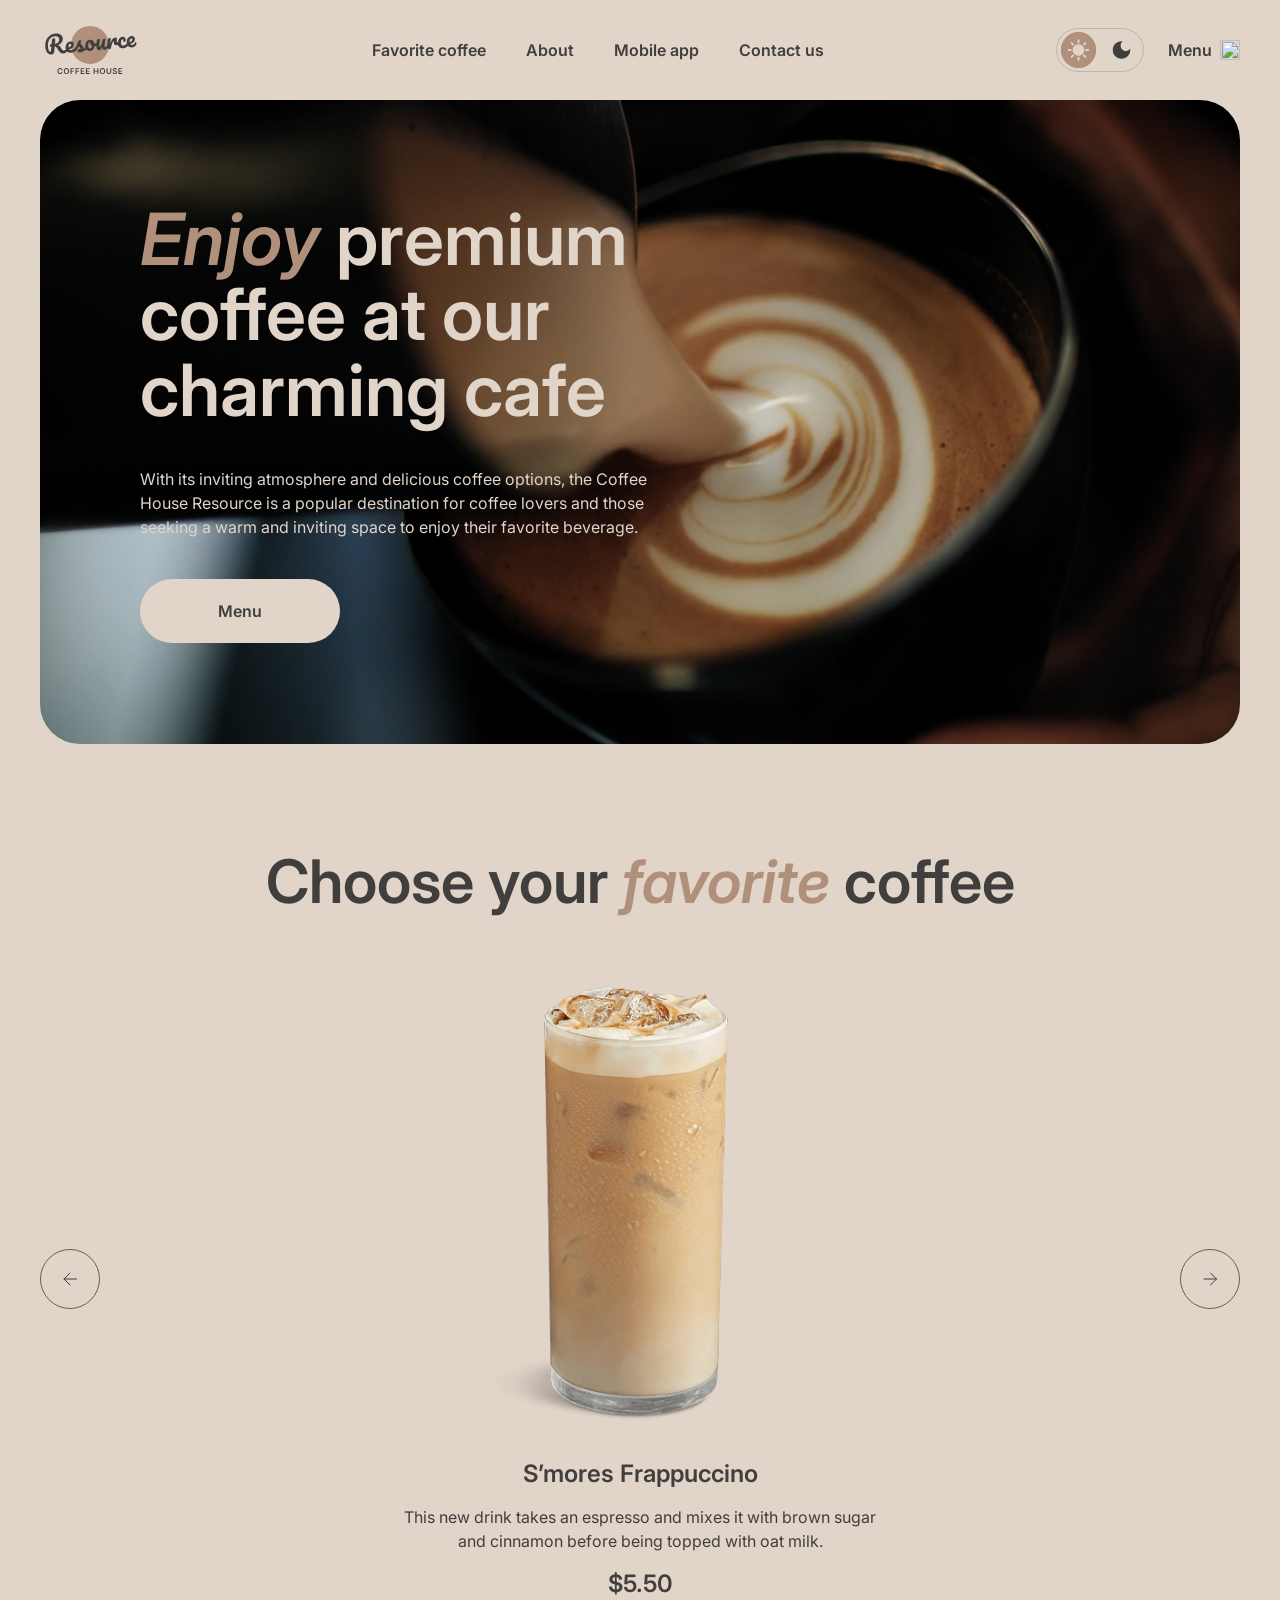
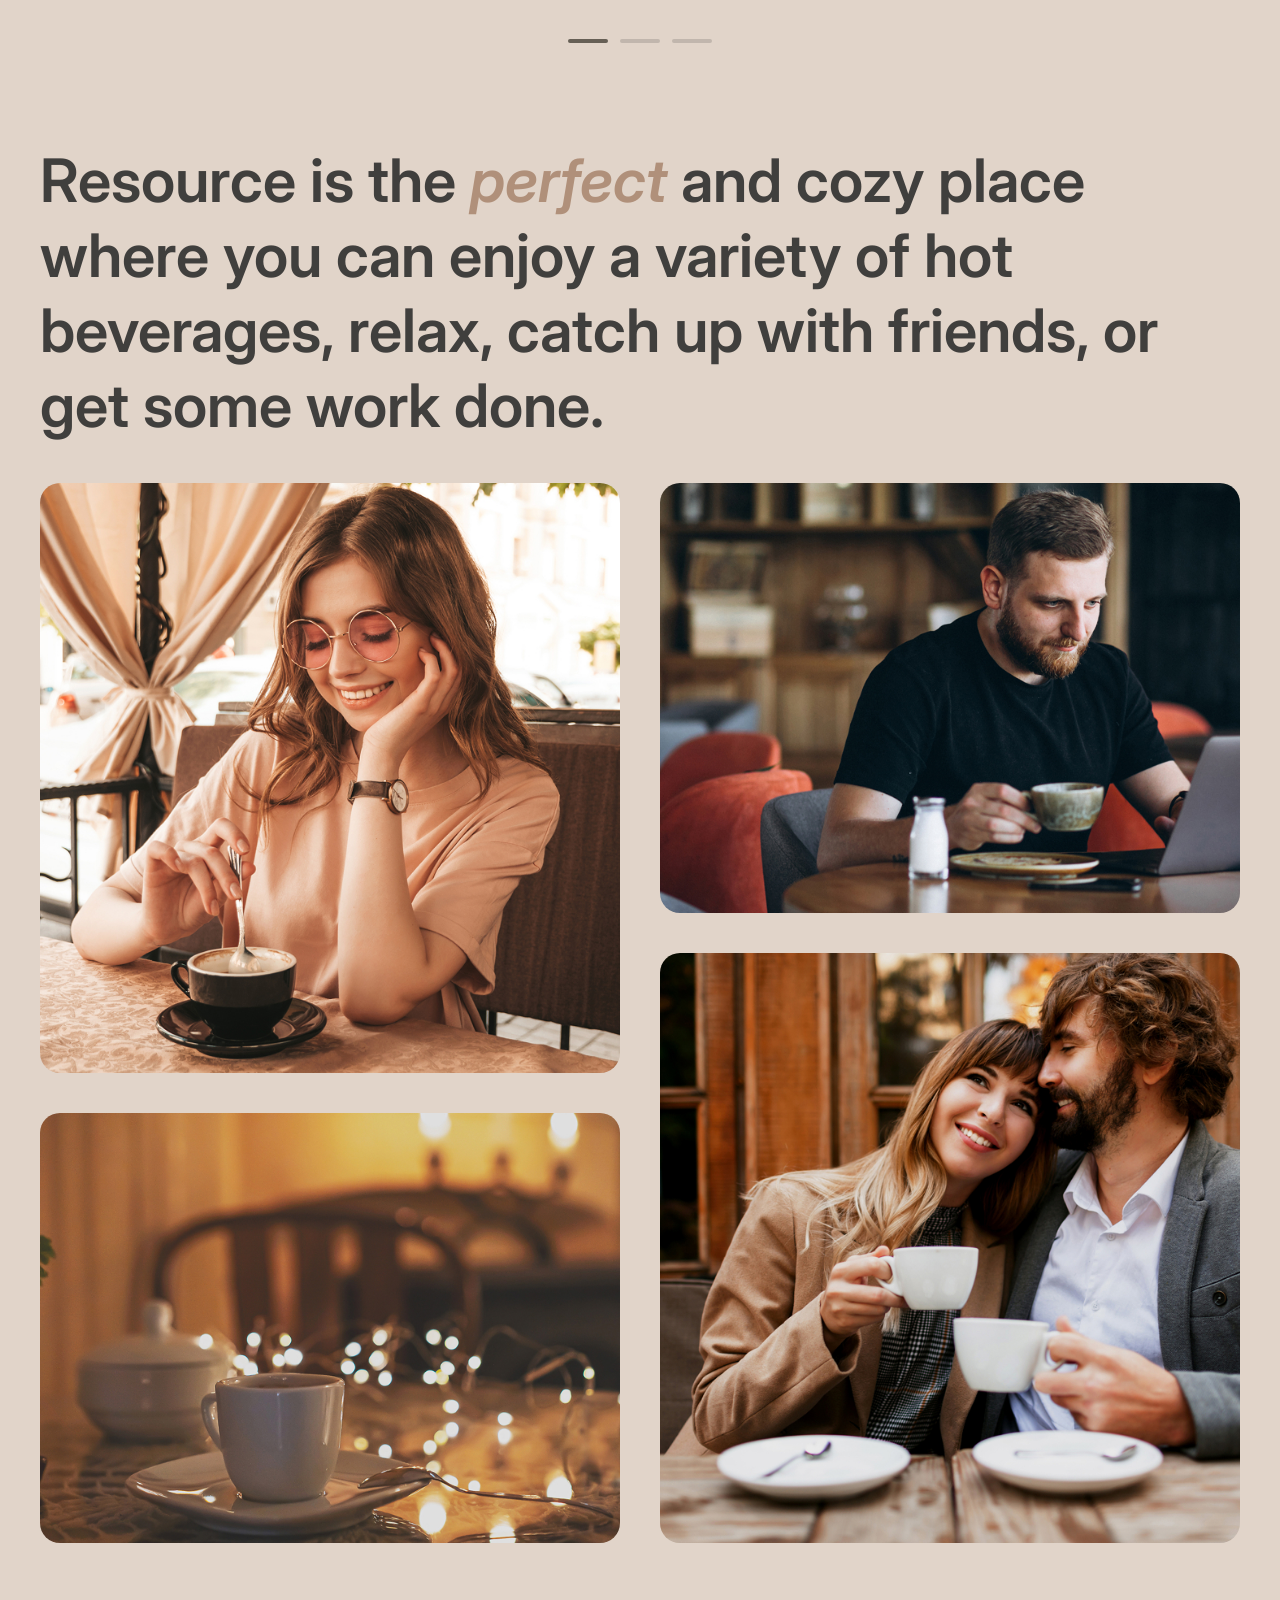
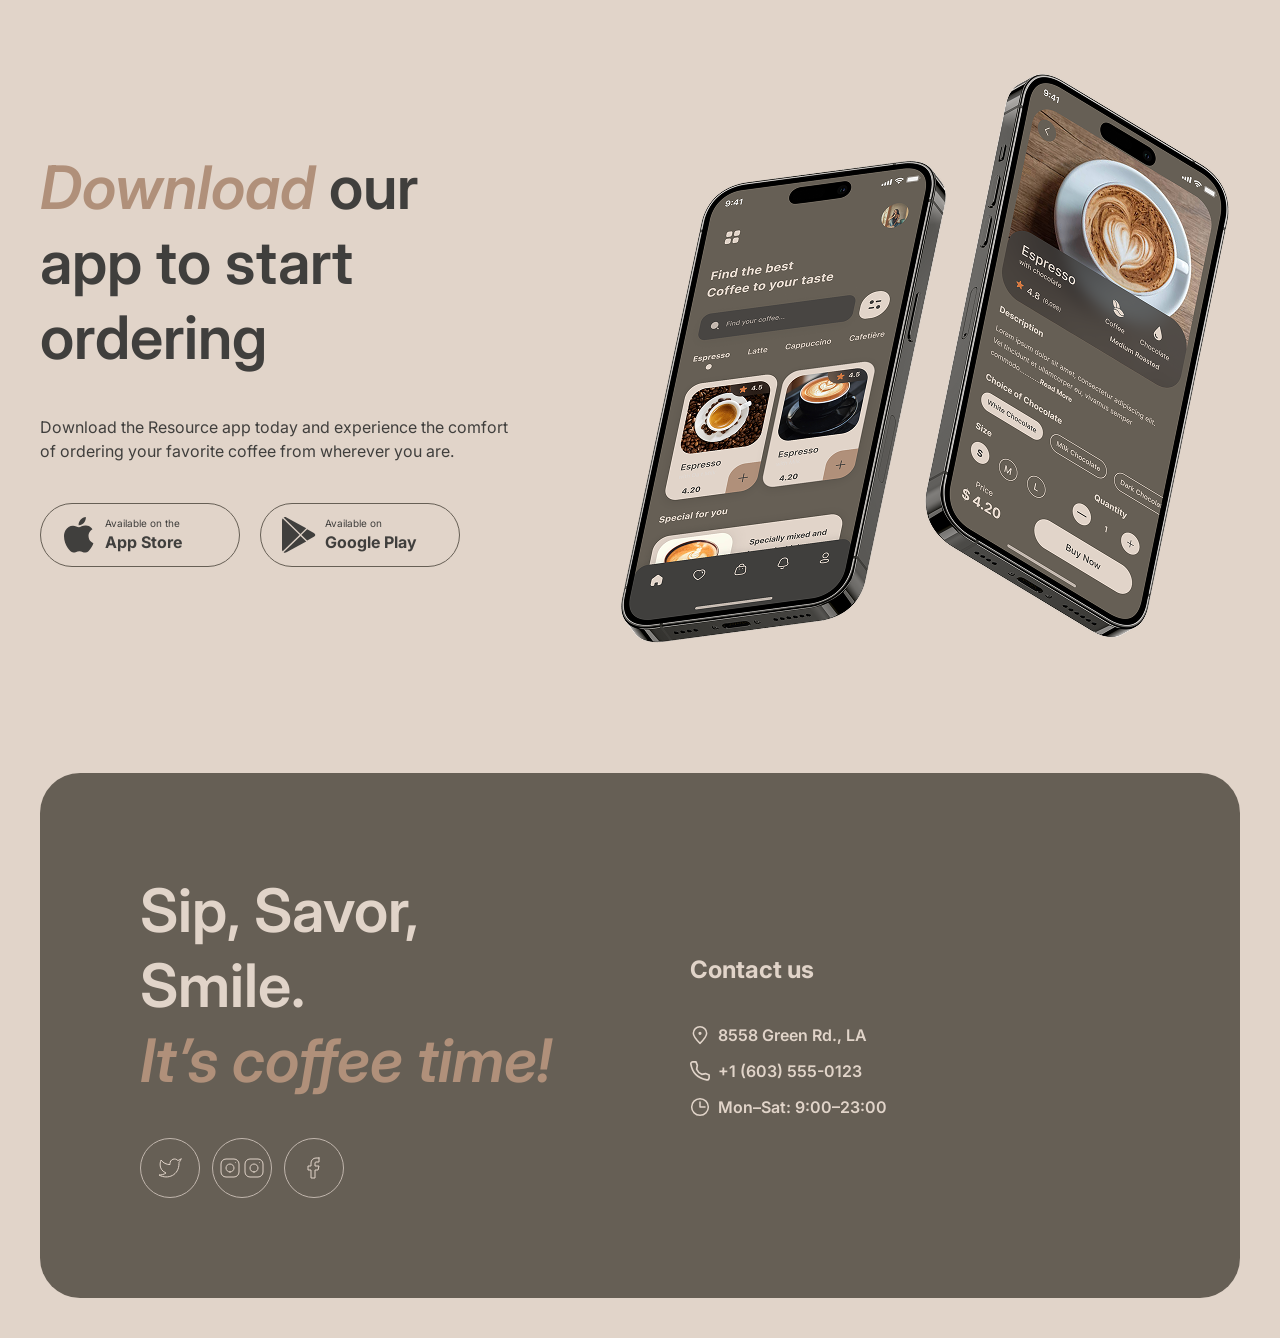
==== index.html @ d272be4e "fix: fix the theme switch on hover" ====
<!DOCTYPE html>
<html lang="en">
<head>
  <meta charset="UTF-8">
  <meta name="viewport" content="width=device-width, initial-scale=1.0">

  <title>Coffee House</title>

  <link rel="preconnect" href="https://fonts.googleapis.com">
  <link rel="preconnect" href="https://fonts.gstatic.com" crossorigin>

  <link
    href="https://fonts.googleapis.com/css2?family=Inter:ital,wght@0,400;0,600;1,600&display=swap"
    rel="stylesheet"
  >


  <link rel="stylesheet" href="assets/css/style.css">
</head>

<body>

  <!-- --- HEADER --- -->

  <header class="header">
    <div class="container header__container">

<a href="./" class="logo" aria-label="Coffee House home">
  <img class="logo__light"
    src="assets/icons/logo_light.svg"
    alt="Resource Coffee House"
  >

  <img class="logo__dark"
    src="assets/icons/logo_dark.svg"
    alt=""
  >
</a>

      <nav class="nav">
        <ul class="nav__list">
          <li>
            <a href="#favorite-coffee">Favorite coffee</a>
          </li>

          <li>
            <a href="#about">About</a>
          </li>

          <li>
            <a href="#mobile-app">Mobile app</a>
          </li>

          <li>
            <a href="#contacts">Contact us</a>
          </li>
        </ul>
      </nav>

      <div class="header__actions">

        <!-- Theme switch -->
  <button
  class="theme-switch"
  type="button"
  aria-label="Switch color theme"
>
  <span class="theme-switch__option theme-switch__option--light">
    <img
      class="theme-switch__sun-light"
      src="assets/icons/sun.svg"
      alt=""
    >

      <img
      class="theme-switch__sun-dark-hover"
      src="assets/icons/sun-dark-hover.svg"
      alt=""
    >

    <img
      class="theme-switch__sun-dark"
      src="assets/icons/sun-dark.svg"
      alt=""
    >
  </span>

  <span class="theme-switch__option theme-switch__option--dark">
    <img
      class="theme-switch__moon-light"
      src="assets/icons/moon.svg"
      alt=""
    >

    <img
      class="theme-switch__moon-hover"
      src="assets/icons/moon-dark-hoover.svg"
      alt=""
    >

    <img
      class="theme-switch__moon-dark"
      src="assets/icons/moon-dark.svg"
      alt=""
    >
  </span>
</button>

        <!-- Link to Menu page -->
        <a href="menu/" class="menu-link">
          <span>Menu</span>

          <img class="theme-icon--light"
            src="assets/icons/menu-coffee-cup.svg"
            alt=""
          >
          <img class="theme-icon--dark"
            src="assets/icons/menu-coffee-cup-dark.svg"
            alt=""
          >
        </a>


        <!-- Tablet/mobile burger -->
        <button
          class="burger"
          type="button"
          aria-label="Open navigation menu"
        >
          <img class="burger__open theme-icon--light"
            src="assets/icons/burger-menu.svg"
            alt=""
          >
          <img class="burger__open theme-icon--dark"
            src="assets/icons/burger-menu-dark.svg"
            alt=""
          >

            <img class="burger__close theme-icon--light"
    src="assets/icons/close-burger.svg"
    alt=""
  >
  <img class="burger__close theme-icon--dark"
            src="assets/icons/close-burger-dark.svg"
            alt=""
          >
        </button>

      </div>

    </div>

      <!-- Mobile menu -->

            <div class="mobile-menu">

  <nav class="mobile-menu__nav">
    <a href="#favorite-coffee">Favorite coffee</a>
    <a href="#about">About</a>
    <a href="#mobile-app">Mobile app</a>
    <a href="#contacts">Contact us</a>
  </nav>

  <a href="menu/" class="mobile-menu__menu-link">
    <span>Menu</span>

    <img class="theme-icon--light"
      src="assets/icons/menu-coffee-cup.svg"
      alt=""
    >

      <img class="theme-icon--dark"
      src="assets/icons/menu-coffee-cup-dark.svg"
      alt=""
    >
  </a>

</div>
  </header>


  <main>

    <section class="hero">

      <div class="container hero__container">

        <div class="hero__content">

          <h1 class="hero__title">
            <em>Enjoy</em> premium coffee at our charming cafe
          </h1>

          <p class="hero__description">
            With its inviting atmosphere and delicious coffee options,
            the Coffee House Resource is a popular destination for coffee
            lovers and those seeking a warm and inviting space to enjoy
            their favorite beverage.
          </p>

          <a href="menu/" class="hero__button">
            Menu
            <img class="hero__button-icon theme-icon--light" src="assets/icons/menu-coffee-cup.svg" alt="">
            <img class="hero__button-icon theme-icon--dark" src="assets/icons/menu-coffee-cup-dark.svg" alt="">
          </a>

        </div>

      </div>

    </section>


    <!-- FAVORITE COFFEE -->

    <section
      class="favorite-coffee"
      id="favorite-coffee"
    >

      <div class="container favorite-coffee__container">

        <h2 class="section-title favorite-coffee__title">
          Choose your <em>favorite</em> coffee
        </h2>

        <div class="slider">

          <button
            class="slider__arrow slider__arrow--left"
            type="button"
            aria-label="Previous coffee"
          >
            <img class="theme-icon--light"
              src="assets/icons/arrow-left.svg"
              alt=""
            >
            <img class="theme-icon--dark"
              src="assets/icons/arrow-left-dark.svg"
              alt=""
            >
          </button>


<div class="slider__viewport">

  <div class="slider__track">

    <article class="slider__slide slider__slide--active">
      <img
        class="slider__image"
        src="assets/images/coffee-slider-1.png"
        alt="S'mores Frappuccino"
      >

      <div class="slider__description">
        <h3 class="slider__name">
          S’mores Frappuccino
        </h3>

        <p class="slider__text">
          This new drink takes an espresso and mixes it
          with brown sugar and cinnamon before being
          topped with oat milk.
        </p>

        <p class="slider__price">$5.50</p>
      </div>
    </article>


    <article class="slider__slide">
      <img
        class="slider__image"
        src="assets/images/coffee-slider-2.png"
        alt="Caramel Macchiato"
      >

      <div class="slider__description">
        <h3 class="slider__name">
          Caramel Macchiato
        </h3>

        <p class="slider__text">
          Fragrant and unique classic espresso with rich
          caramel-peanut syrup, with cream under whipped
          thick foam.
        </p>

        <p class="slider__price">$5.00</p>
      </div>
    </article>


    <article class="slider__slide">
      <img
        class="slider__image"
        src="assets/images/coffee-slider-3.png"
        alt="Ice coffee"
      >

      <div class="slider__description">
        <h3 class="slider__name">
          Ice coffee
        </h3>

        <p class="slider__text">
          A popular summer drink that tones and invigorates.
          Prepared from coffee, milk and ice.
        </p>

        <p class="slider__price">$4.50</p>
      </div>
    </article>

  </div>

</div>


          <button
            class="slider__arrow slider__arrow--right"
            type="button"
            aria-label="Next coffee"
          >
            <img class="theme-icon--light"
              src="assets/icons/arrow-right.svg"
              alt=""
            >
            <img class="theme-icon--dark"
              src="assets/icons/arrow-right-dark.svg"
              alt=""
            >
          </button>

        </div>


        <div class="slider__controls">
          <span class="slider__control slider__control--active"></span> 
          <span class="slider__control"></span>
          <span class="slider__control"></span>
        </div>

      </div>

    </section>


    <!-- ABOUT -->

    <section
      class="about"
      id="about"
    >

      <div class="container">

        <h2 class="section-title about__title">
          Resource is the <em>perfect</em> and cozy place where you can
          enjoy a variety of hot beverages, relax, catch up with friends,
          or get some work done.
        </h2>


        <div class="about__images">

          <div class="about__column">

            <div class="about__image about__image--large">
              <img
                src="assets/images/about-1.jpg"
                alt="Woman enjoying coffee"
              >
            </div>

            <div class="about__image about__image--small">
              <img
                src="assets/images/about-2.jpg"
                alt="Coffee preparation"
              >
            </div>

          </div>


          <div class="about__column">

            <div class="about__image about__image--small">
              <img
                src="assets/images/about-3.jpg"
                alt="Coffee on a table"
              >
            </div>

            <div class="about__image about__image--large">
              <img
                src="assets/images/about-4.jpg"
                alt="People enjoying coffee"
              >
            </div>

          </div>

        </div>

      </div>

    </section>


    <!-- MOBILE APP -->

    <section
      class="mobile-app"
      id="mobile-app"
    >

      <div class="container mobile-app__container">

        <div class="mobile-app__offer">

          <h2 class="section-title mobile-app__title">
            <em>Download</em> our app to start ordering
          </h2>

          <p class="mobile-app__description">
            Download the Resource app today and experience
            the comfort of ordering your favorite coffee
            from wherever you are.
          </p>


          <div class="mobile-app__buttons">

            <a
              class="store-button"
              href="#"
            >
              <img class="store-button__icon theme-icon--light"
                src="assets/icons/apple.svg"
                alt=""
              >
              <img
                class="store-button__icon theme-icon--dark"
                src="assets/icons/apple-dark.svg"
                alt=""
              >

              <span class="store-button__text">
                <small>Available on the</small>
                <strong>App Store</strong>
              </span>
            </a>


            <a
              class="store-button"
              href="#"
            >
              <img class="store-button__icon theme-icon--light"
                src="assets/icons/play.svg"
                alt=""
              >

              <img class="store-button__icon theme-icon--dark"
                src="assets/icons/play-dark.svg"
                alt=""
              >

              <span class="store-button__text">
                <small>Available on</small>
                <strong>Google Play</strong>
              </span>
            </a>

          </div>

        </div>


        <img
          class="mobile-app__image"
          src="assets/images/mobile-screens.png"
          alt="Resource Coffee House mobile application"
        >

      </div>

    </section>

  </main>


  <!-- --- FOOTER --- -->

  <footer
    class="contacts"
    id="contacts"
  >

    <div class="container contacts__container">


      <div class="contacts__offer">

        <h2 class="contacts__title">
          Sip, Savor, Smile.<br>
          <em>It’s coffee time!</em>
        </h2>


        <div class="socials">

          <a
            class="socials__link"
            href="https://www.twitter.com/"
            aria-label="Twitter"
          >
          <img class="socials__icon socials__icon--twitter"
              src="assets/icons/twitter.svg"
              alt=""
            >
          </a>

          <a
            class="socials__link"
            href="https://www.instagram.com/"
            aria-label="Instagram"
          >
            <span class="socials__icon socials__icon--instagram" aria-hidden="true"></span>
                        <img
              src="assets/icons/instagram.svg"
              alt=""
            >
          </a>

          <a
            class="socials__link"
            href="https://www.facebook.com/"
            aria-label="Facebook"
          >
            <span class="socials__icon socials__icon--facebook" aria-hidden="true"></span>
          </a>

        </div>

      </div>


      <div class="contacts__info">

        <h2 class="contacts__info-title">
          Contact us
        </h2>


        <address class="contacts__list">

          <div class="contacts__info-item">

            <img
              src="assets/icons/pin-alt.svg"
              alt=""
            >

            <a
              href="https://maps.app.goo.gl/4Jnjat4spwsheNHHA"
              target="_blank"
              rel="noopener noreferrer">
              8558 Green Rd., LA
            </a>

          </div>


          <div class="contacts__info-item">

            <img
              src="assets/icons/phone.svg"
              alt=""
            >

            <a href="tel:+16035550123">
              +1 (603) 555-0123
            </a>

          </div>


          <div class="contacts__info-item">

            <img
              src="assets/icons/clock.svg"
              alt=""
            >

            <span>
              Mon–Sat: 9:00–23:00
            </span>

          </div>

        </address>

      </div>

    </div>

  </footer>

<script src="assets/js/theme.js"></script>
<script src="assets/js/main.js"></script>

</body>
</html>
---- assets/css/style.css ----
:root {
  --background: #e1d4c9;

  --text-dark: #403f3d;
  --text-light: #e1d4c9;

  --accent: #b0907a;

  --border-light: #c1b6ad;
  --background-container: #665f55;

  --slider-control-active: #665f55;
  --slider-control-inactive: #c1b6ad;

  --interactive-border: #665f55;
  --interactive-hover-bg: #665f55;
  --interactive-hover-text: #e1d4c9;

  --theme-switch-border: #c1b6ad;
  --theme-switch-border-hover: #665f55;

  --container-width: 1360px;

  --border-radius-large: 40px;
  --border-radius-medium: 20px;
  --border-radius-round: 100px;
}

body.dark {
  --background: #292826;

  --text-dark: #e1d4c9;
  --text-light: #e1d4c9;

  --border-light: #665f55;
  --background-container: #403f3d;

  --slider-control-active: #c1b6ad;
  --slider-control-inactive: #665f55;

  --interactive-border: #c1b6ad;
  --interactive-hover-bg: #c1b6ad;
  --interactive-hover-text: #403f3d;

  --theme-switch-border: #665f55;
  --theme-switch-border-hover: #c1b6ad;
}

*,
*::before,
*::after {
  box-sizing: border-box;
}

html {
  scroll-behavior: smooth;
}

body {
  margin: 0;

  font-family: "Inter", Arial, sans-serif;

  background: var(--background);
  color: var(--text-dark);
}

img {
  display: block;
  max-width: 100%;
}

a {
  color: inherit;
  text-decoration: none;
}

button {
  padding: 0;

  font: inherit;
  color: inherit;

  background: none;
  border: none;

  cursor: pointer;
}

ul {
  margin: 0;
  padding: 0;

  list-style: none;
}

h1,
h2,
h3,
p {
  margin: 0;
}

address {
  font-style: normal;
}


/* COMMON */

.container {
  width: 100%;
  max-width: var(--container-width);

  margin: 0 auto;
}

main {
  display: flex;
  flex-direction: column;

  gap: 100px;
}

main > section {
  padding-inline: 40px;
}

em {
  color: var(--accent);
  font-style: italic;
}

.section-title {
  font-size: 60px;
  font-weight: 600;
  line-height: 1.25;
}


/* --- HEADER --- */

.header {
  padding: 20px 0;
}

.header__container {
  width: 100%;
  max-width: 1360px;

  margin: 0 auto;
  padding-inline: 40px;

  min-height: 60px;

  display: flex;
  align-items: center;
  justify-content: space-between;
}

.logo {
  display: block;
  width: 100px;
  height: 60px;
  flex-shrink: 0;
}

.logo__dark {
  display: none;
}

body.dark .logo__light {
  display: none;
}

body.dark .logo__dark {
  display: block;
}


/* Navigation */

.nav {
  flex: 1;
}

.nav__list {
  display: flex;
  align-items: center;
  justify-content: center;

  gap: 40px;
}

.nav a,
.menu-link {
  font-size: 16px;
  font-weight: 600;
  line-height: 1.5;
}


/* Header controls */

.header__actions {
  display: flex;
  align-items: center;

  gap: 24px;
}


/* Theme switch */

.theme-switch {
  width: 88px;
  height: 44px;

  padding: 4px;

  display: flex;
  align-items: center;

  gap: 8px;

  border: 1px solid var(--theme-switch-border);
  border-radius: var(--border-radius-round);
}

.theme-switch__option {
  width: 36px;
  height: 36px;

  display: flex;
  align-items: center;
  justify-content: center;

  border-radius: 50%;
}

.theme-switch__option img {
  width: 100%;
  height: 100%;
}

.theme-switch__option--light {
  background: var(--accent);
}

.theme-switch__option--dark {
  background: transparent;
}

body.dark .theme-switch__option--light {
  background: transparent;
}

body.dark .theme-switch__option--dark {
  background: var(--background-container);
}

.theme-icon--dark {
  display: none;
}

body.dark .theme-icon--light {
  display: none;
}

body.dark .theme-icon--dark {
  display: block;
}


/* Menu */

.menu-link {
  display: flex;
  align-items: center;

  gap: 8px;
}

.menu-link img {
  width: 20px;
  height: 20px;
}


/* Burger */

.burger {
  width: 44px;
  height: 44px;

  display: none;
  align-items: center;
  justify-content: center;

  border: 1px solid var(--text-dark);
  border-radius: 50%;

  flex-shrink: 0;
}

.burger img {
  width: 16px;
  height: 8px;
}

/* Mobile menu hidden by default */

.mobile-menu {
  display: none;
}

/* Burger icons: depends on theme + open/closed state */

/* Hide all burger images first */
body .burger .burger__open,
body .burger .burger__close {
  display: none;
}


/* Light theme + menu closed */
body:not(.dark):not(.menu-open)
.burger .burger__open.theme-icon--light {
  display: block;
}


/* Dark theme + menu closed */
body.dark:not(.menu-open)
.burger .burger__open.theme-icon--dark {
  display: block;
}


/* Light theme + menu open */
body:not(.dark).menu-open
.burger .burger__close.theme-icon--light {
  display: block;
}


/* Dark theme + menu open */
body.dark.menu-open
.burger .burger__close.theme-icon--dark {
  display: block;
}

/* --- HERO --- */

.hero__container {
  min-height: 644px;

  padding: 100px;

  display: flex;
  align-items: center;

  background-image: url("../images/img-hero.jpg");
  background-repeat: no-repeat;
  background-position: center;
  background-size: cover;

  border-radius: var(--border-radius-large);
}

.hero__content {
  width: 100%;
  max-width: 530px;

  display: flex;
  flex-direction: column;

  align-items: flex-start;

  gap: 40px;

  color: var(--text-light);
}

.hero__title {
  font-size: 72px;
  font-weight: 600;
  line-height: 1.05;
}

.hero__description {
  font-size: 16px;
  line-height: 1.5;
}

.hero__button {
  width: 200px;
  min-height: 64px;

  display: flex;
  align-items: center;
  justify-content: center;
  gap: 8px;

  background: #e1d4c9;
  color: #403f3d;

  border-radius: var(--border-radius-round);

  font-weight: 600;
}

/* Keep Menu perfectly centered when the button is not hovered. */
body .hero__button .hero__button-icon {
  display: none;
  width: 20px;
  height: 20px;
  flex: 0 0 20px;
}

@media (hover: hover) and (pointer: fine) {
  body:not(.dark) .hero__button:hover .hero__button-icon.theme-icon--light {
    display: block;
  }

  body.dark .hero__button:hover .hero__button-icon.theme-icon--dark {
    display: block;
  }
}


/* FAVORITE COFFEE */

.favorite-coffee__container {
  display: flex;
  flex-direction: column;
  align-items: center;

  gap: 40px;
}

.favorite-coffee__title {
  width: 100%;

  text-align: center;
}


/* --- Slider --- */

.slider {
  width: 100%;

  display: grid;
  grid-template-columns: 60px 1fr 60px;

  align-items: center;
  gap: 40px;
}

/* Slider arrows */

.slider__arrow {
  width: 60px;
  height: 60px;

  display: flex;
  align-items: center;
  justify-content: center;

  border: 1px solid var(--interactive-border);
  border-radius: 50%;
}

.slider__arrow img {
  width: 24px;
  height: 24px;
  max-width: 24px;
  max-height: 24px;
  flex: 0 0 24px;
  object-fit: contain;
}

/* Visible slider */

.slider__viewport {
  width: 100%;
  min-width: 0;

  overflow: hidden;
}

/* Contains all slides */

.slider__track {
  width: 100%;
}

/* Individual coffee */

.slider__slide {
  display: none;

  width: 100%;
  max-width: 480px;

  margin: 0 auto;

  flex-direction: column;
  align-items: center;

  gap: 20px;

  text-align: center;
}

/* Only current slide is visible for Part 1 */

.slider__slide--active {
  display: flex;
}


/* Coffee image */

.slider__image {
  width: 100%;
  max-width: 480px;

  aspect-ratio: 1 / 1;

  object-fit: contain;
}


/* Coffee text */

.slider__description {
  width: 100%;

  display: flex;
  flex-direction: column;

  gap: 16px;
}

.slider__name,
.slider__price {
  font-size: 24px;
  font-weight: 600;
  line-height: 1.25;
}

.slider__text {
  font-size: 16px;
  line-height: 1.5;
}



/* Slider progress */

.slider__controls {
  display: flex;
  gap: 12px;
}

.slider__control {
  width: 40px;
  height: 4px;

  background: var(--slider-control-inactive);

  border-radius: var(--border-radius-round);
}

.slider__control--active {
  background: var(--slider-control-active);
}


/* --- ABOUT --- */

.about .container {
  display: flex;
  flex-direction: column;

  gap: 40px;
}

.about__images {
  display: grid;

  grid-template-columns: repeat(2, 1fr);

  gap: 40px;
}

.about__column {
  display: flex;
  flex-direction: column;

  gap: 40px;
}

.about__image {
  width: 100%;

  overflow: hidden;

  border-radius: var(--border-radius-medium);
}

.about__image--large {
  height: 590px;
}

.about__image--small {
  height: 430px;
}

.about__image img {
  width: 100%;
  height: 100%;

  object-fit: cover;
}


/* --- MOBILE APP --- */

.mobile-app__container {
  display: flex;
  align-items: center;
  justify-content: space-between;

  gap: 100px;
}

.mobile-app__offer {
  width: 100%;
  max-width: 630px;

  display: flex;
  flex-direction: column;

  gap: 40px;
}

.mobile-app__description {
  font-size: 16px;
  line-height: 1.5;
}

.mobile-app__buttons {
  display: flex;

  gap: 20px;
}

.store-button {
  width: 200px;
  height: 64px;

  padding: 12px 20px;

  display: flex;
  align-items: center;

  gap: 8px;

  border: 1px solid var(--interactive-border);
  border-radius: var(--border-radius-round);
}

.store-button__icon {
  width: 36px;
  height: 36px;

  object-fit: contain;
}

.store-button__text {
  display: flex;
  flex-direction: column;

  align-items: flex-start;
}

.store-button__text small {
  font-size: 10px;
  line-height: 1.4;
}

.store-button__text strong {
  font-size: 16px;
  line-height: 1.5;
}

.mobile-app__image {
  width: 630px;
  height: 630px;

  object-fit: contain;
}


/* --- CONTACTS / FOOTER --- */

.contacts {
  margin-top: 100px;

  padding: 0 40px 40px;
}

.contacts__container {
  min-height: 450px;

  padding: 100px;

  display: flex;
  align-items: center;
  justify-content: space-between;

  gap: 100px;

  background: var(--background-container);
  color: var(--text-light);

  border-radius: var(--border-radius-large);
}

.contacts__offer,
.contacts__info {
  width: 100%;
  max-width: 530px;
}

.contacts__offer {
  display: flex;
  flex-direction: column;

  gap: 40px;
}

.contacts__title {
  font-size: 60px;
  font-weight: 600;
  line-height: 1.25;
}


/* Social buttons */

.socials {
  display: flex;

  gap: 12px;
}

.socials__link {
  width: 60px;
  height: 60px;

  display: flex;
  align-items: center;
  justify-content: center;

  color: #e1d4c9;
  border: 1px solid #c1b6ad;
  border-radius: 50%;
}

.socials__icon {
  width: 24px;
  height: 24px;
  flex: 0 0 24px;

  background-color: currentColor;

  -webkit-mask-repeat: no-repeat;
  -webkit-mask-position: center;
  -webkit-mask-size: contain;

  mask-repeat: no-repeat;
  mask-position: center;
  mask-size: contain;
}

.socials__icon--twitter {
  -webkit-mask-image: url("../icons/twitter.svg");
  mask-image: url("../icons/twitter.svg");
}

.socials__icon--instagram {
  -webkit-mask-image: url("../icons/instagram.svg");
  mask-image: url("../icons/instagram.svg");
}

.socials__icon--facebook {
  -webkit-mask-image: url("../icons/facebook.svg");
  mask-image: url("../icons/facebook.svg");
}


/* Contact information */

.contacts__info {
  display: flex;
  flex-direction: column;

  gap: 40px;
}

.contacts__info-title {
  font-size: 24px;
  line-height: 1.25;
}

.contacts__list {
  display: flex;
  flex-direction: column;

  align-items: flex-start;

  gap: 16px;
}

.contacts__info-item {
  display: flex;
  align-items: center;

  gap: 8px;

  font-weight: 600;
}

.contacts__info-item img {
  width: 20px;
  height: 20px;
}


/* --- HOVER STATES --- */

@media (hover: hover) and (pointer: fine) {

  /* Navigation underline */

  .nav a,
  .menu-link {
    position: relative;
  }

  .nav a::after,
  .menu-link::after {
    content: "";
    position: absolute;
    left: 0;
    bottom: -4px;
    width: 100%;
    height: 2px;
    background: currentColor;
    transform: scaleX(0);
    transform-origin: center;
    transition: transform 0.2s ease;
  }

  .nav a:hover::after,
  .menu-link:hover::after {
    transform: scaleX(1);
  }


  /* Theme switch */

  .theme-switch {
    transition: border-color 0.2s ease;
  }

/*THEME SWITCH ICON STATES */

.theme-switch__sun-dark,
.theme-switch__sun-hover,
.theme-switch__sun-dark-hover,
.theme-switch__moon-dark,
.theme-switch__moon-hover {
  display: none;
}


/* LIGHT THEME DEFAULT */

body:not(.dark) .theme-switch__sun-light {
  display: block;
}

body:not(.dark) .theme-switch__moon-light {
  display: block;
}


/* DARK THEME DEFAULT */

body.dark .theme-switch__sun-light,
body.dark .theme-switch__moon-light {
  display: none;
}

body.dark .theme-switch__sun-dark,
body.dark .theme-switch__moon-dark {
  display: block;
}


/* THEME SWITCH HOVER */

@media (hover: hover) and (pointer: fine) {

  /* Light theme: only moon changes on hover */
  body:not(.dark) .theme-switch:hover .theme-switch__moon-light {
    display: none;
  }

  body:not(.dark) .theme-switch:hover .theme-switch__moon-hover {
    display: block;
  }

  /* Dark theme: only sun changes on hover */
  body.dark .theme-switch:hover .theme-switch__sun-dark {
    display: none;
  }

  body.dark .theme-switch:hover .theme-switch__sun-dark-hover {
    display: block;
  }
}
  /* Slider arrows */

  .slider__arrow {
    transition: background-color 0.2s ease, border-color 0.2s ease;
  }

  .slider__arrow:hover {
    background: var(--interactive-hover-bg);
    border-color: var(--interactive-hover-bg);
  }

  /* Light theme: dark button background needs the inverse/light arrow. */
  body:not(.dark) .slider__arrow:hover .theme-icon--light {
    display: none;
  }

  body:not(.dark) .slider__arrow:hover .theme-icon--dark {
    display: block;
  }

  /* Dark theme: light button background needs the dark arrow. */
  body.dark .slider__arrow:hover .theme-icon--dark {
    display: none;
  }

  body.dark .slider__arrow:hover .theme-icon--light {
    display: block;
  }


  /* App Store / Google Play */

  .store-button {
    transition: background-color 0.2s ease, color 0.2s ease, border-color 0.2s ease;
  }

  .store-button:hover {
    background: var(--interactive-hover-bg);
    color: var(--interactive-hover-text);
    border-color: var(--interactive-hover-bg);
  }

  body:not(.dark) .store-button:hover .theme-icon--light {
    display: none;
  }

  body:not(.dark) .store-button:hover .theme-icon--dark {
    display: block;
  }

  body.dark .store-button:hover .theme-icon--dark {
    display: none;
  }

  body.dark .store-button:hover .theme-icon--light {
    display: block;
  }


  /* Social buttons */

  .socials__link {
    transition: background-color 0.2s ease, color 0.2s ease, border-color 0.2s ease;
  }

  .socials__link:hover {
    color: #403f3d;
    background: #e1d4c9;
    border-color: #e1d4c9;
  }


  /* Footer links */

  .contacts__info-item a {
    position: relative;
  }

  .contacts__info-item a::after {
    content: "";
    position: absolute;
    left: 0;
    bottom: -4px;
    width: 100%;
    height: 2px;
    background: currentColor;
    transform: scaleX(0);
    transition: transform 0.2s ease;
  }

  .contacts__info-item a:hover::after {
    transform: scaleX(1);
  }
}

.mobile-menu {
  display: none;
}

/* --- TABLET --- */

@media (max-width: 768px) {

  /* Mobile menu */

  body.menu-open .mobile-menu {
    display: flex;
  }

  .mobile-menu {
    width: 100%;

    padding: 60px 16px;

    flex-direction: column;
    align-items: center;

    gap: 100px;

    background: var(--background);
  }

  .mobile-menu__nav {
    width: 100%;

    display: flex;
    flex-direction: column;
    align-items: center;

    gap: 60px;
  }

  .mobile-menu__nav a {
    width: 100%;

    text-align: center;

    font-size: 32px;
    font-weight: 600;
    line-height: 1.25;
  }

  .mobile-menu__menu-link {
    display: flex;
    align-items: center;

    gap: 16px;

    font-size: 32px;
    font-weight: 600;
    line-height: 1.25;
  }

  .mobile-menu__menu-link img {
    width: 40px;
    height: 40px;
  }


  /* Header */

  .nav,
  .menu-link {
    display: none;
  }

  .header__actions {
    margin-left: auto;
  }

  .burger {
    display: flex;
  }


  /* Hero */

  .hero__container {
    padding: 100px 60px;
  }


  /* About */

  .about__images {
    grid-template-columns: 1fr;
  }

  .about__image--small {
    display: none;
  }


  /* Mobile app */

  .mobile-app__container {
    flex-direction: column;
    align-items: flex-start;
  }

  .mobile-app__offer {
    max-width: none;
  }

  .mobile-app__image {
    align-self: center;
  }


  /* Footer */

  .contacts__container {
    padding: 100px 60px;

    flex-direction: column;
    align-items: flex-start;
  }

  .contacts__offer,
  .contacts__info {
    max-width: none;
  }
}


/* MOBILE */

@media (max-width: 600px) {
    
  .header__container {
    padding-inline: 16px;
  }
  .header__actions {
    gap: 12px;
  }

  main > section {
    padding-inline: 16px;
  }

  .contacts {
    padding-inline: 16px;
  }


  /* Headings */

  .section-title,
  .contacts__title {
    font-size: 42px;
  }

  .hero__title {
    font-size: 42px;
  }


  /* Hero */

  .hero__container {
    min-height: 552px;

    padding: 60px 16px;
  }


  /* Slider */

  .slider {
    display: block;
  }

  .slider__arrow {
    display: none;
  }

  .slider__image {
    width: 100%;
    height: auto;
  }


  /* Mobile app */

  .mobile-app__buttons {
    flex-direction: column;
  }

  .mobile-app__image {
    width: 100%;
    height: auto;
  }


  /* Footer */

  .contacts__container {
    padding: 60px 16px;
  }

}
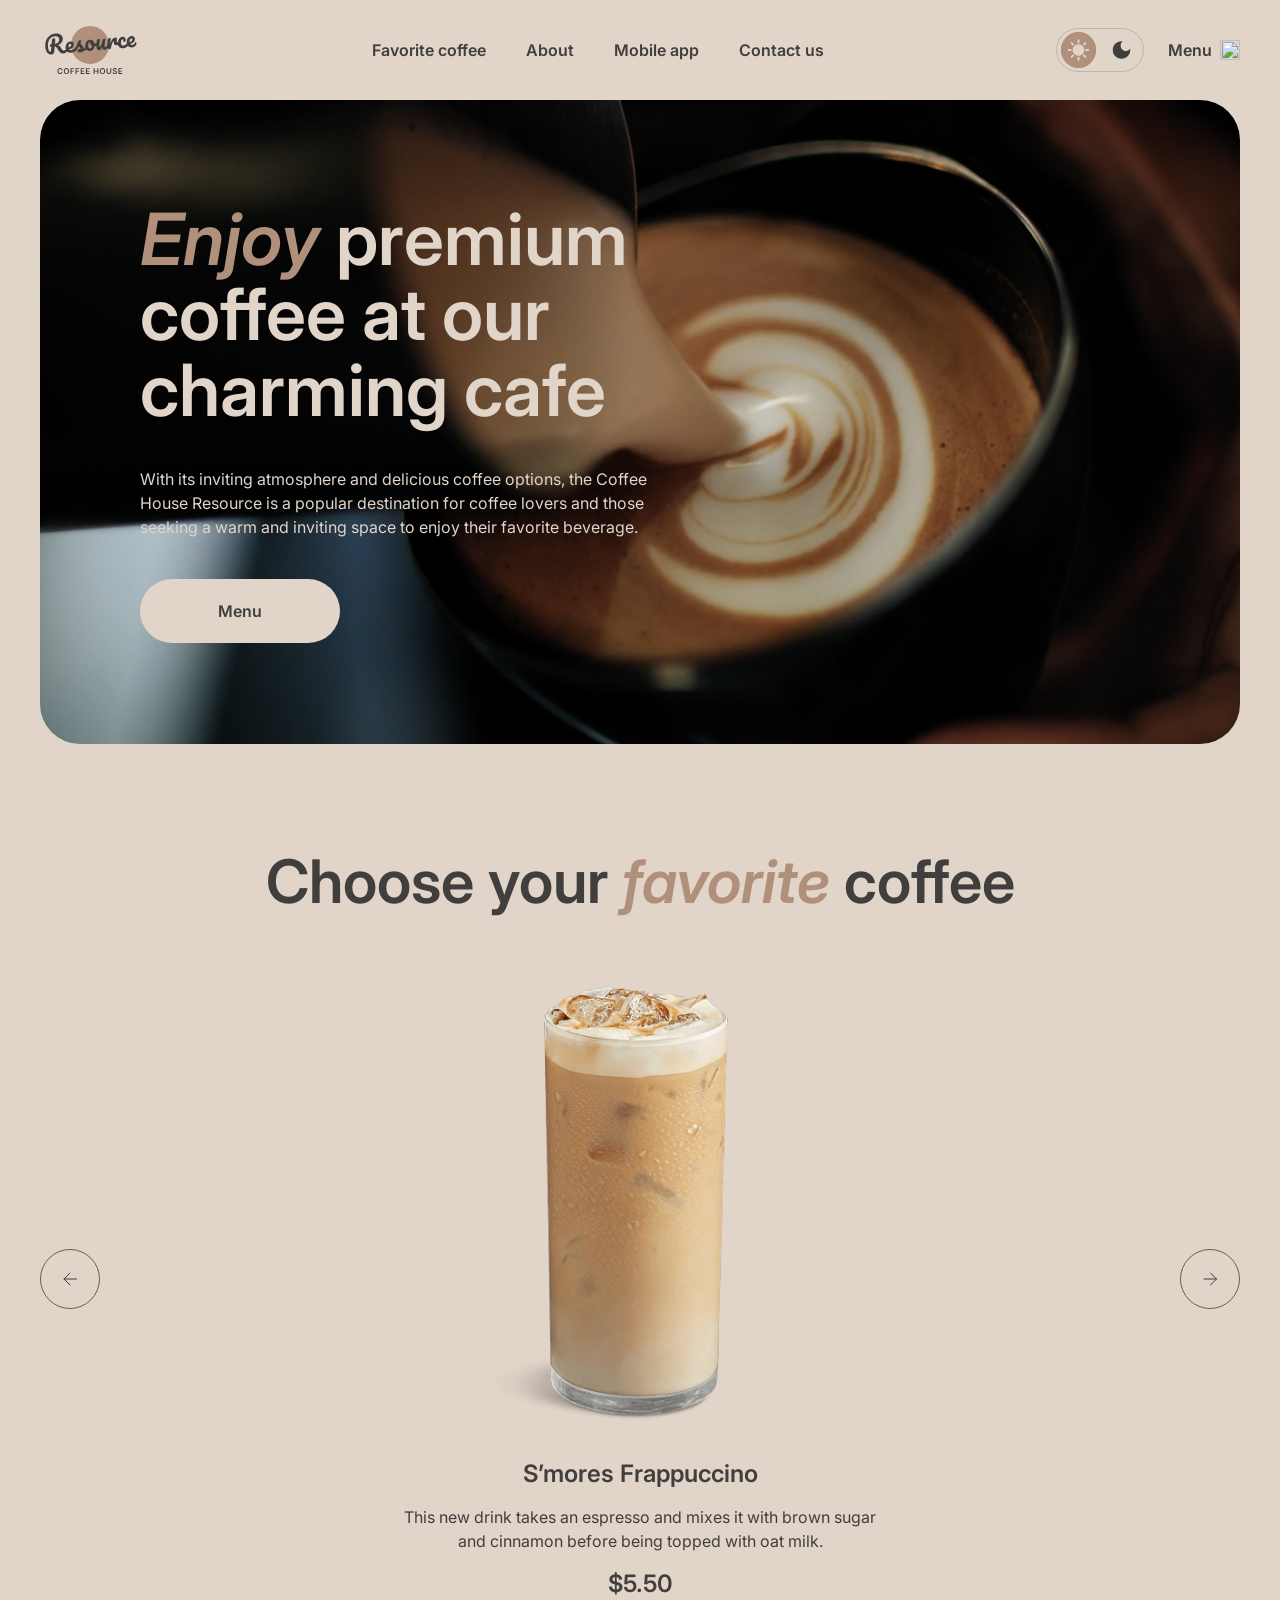
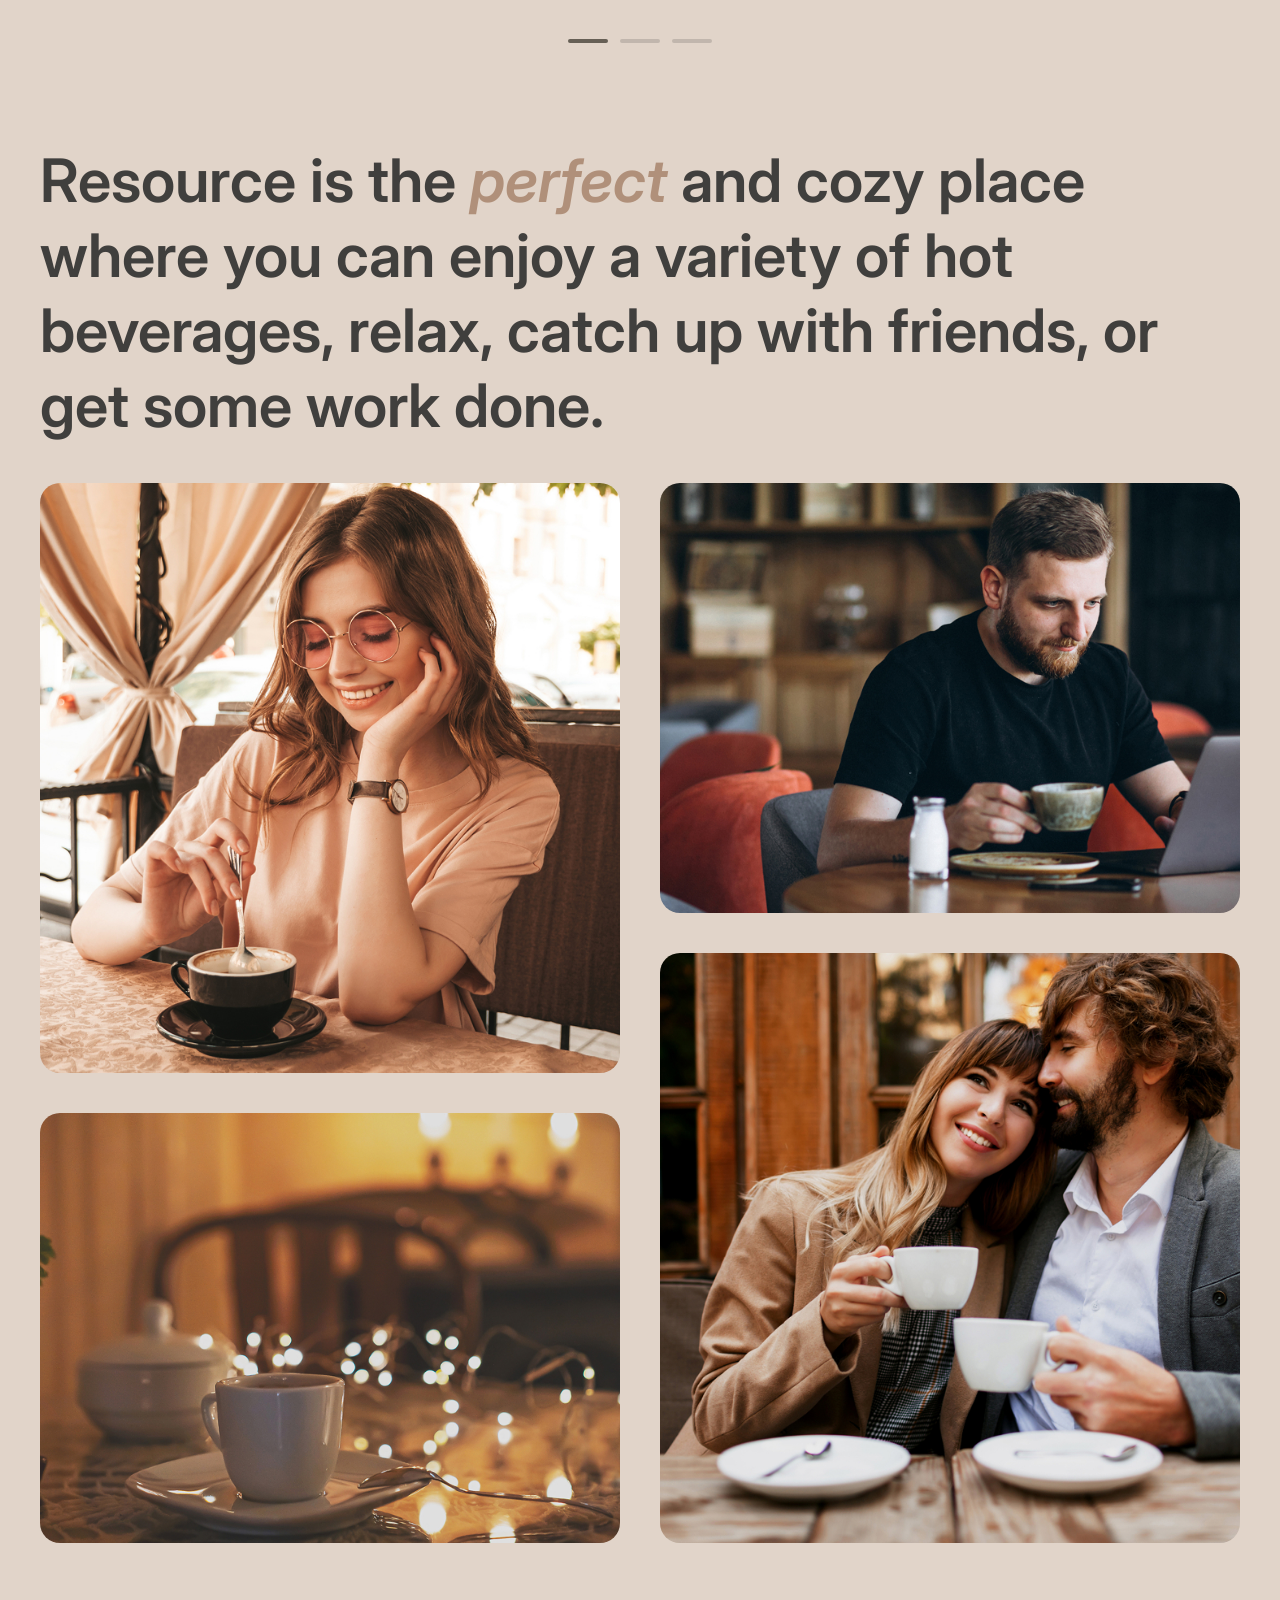
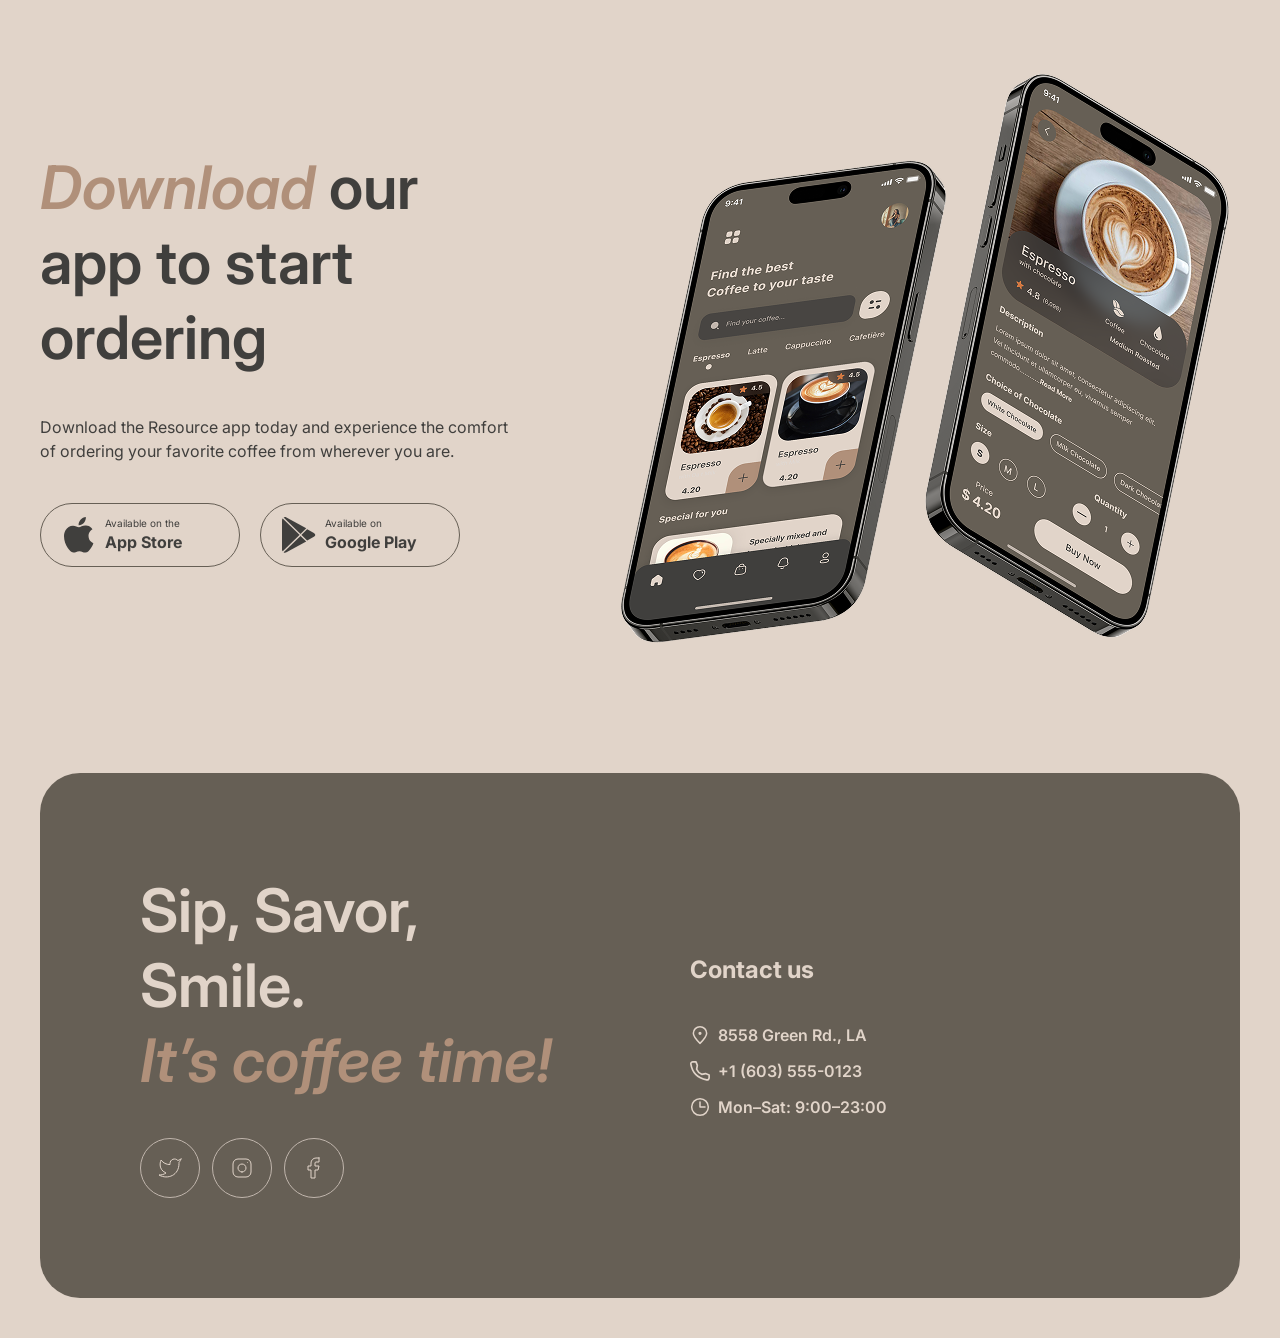
==== commit 65639efe: "fix: fix social media icons on hover" ====
--- a/index.html
+++ b/index.html
@@ -517,10 +517,8 @@
             href="https://www.twitter.com/"
             aria-label="Twitter"
           >
-          <img class="socials__icon socials__icon--twitter"
-              src="assets/icons/twitter.svg"
-              alt=""
-            >
+            <img class="theme-icon--light" src="assets/icons/twitter.svg" alt="">
+            <img class="theme-icon--dark" src="assets/icons/twitter.svg" alt="">
           </a>
 
           <a
@@ -528,11 +526,8 @@
             href="https://www.instagram.com/"
             aria-label="Instagram"
           >
-            <span class="socials__icon socials__icon--instagram" aria-hidden="true"></span>
-                        <img
-              src="assets/icons/instagram.svg"
-              alt=""
-            >
+            <img class="theme-icon--light" src="assets/icons/instagram.svg" alt="">
+            <img class="theme-icon--dark" src="assets/icons/instagram.svg" alt="">
           </a>
 
           <a
@@ -540,7 +535,8 @@
             href="https://www.facebook.com/"
             aria-label="Facebook"
           >
-            <span class="socials__icon socials__icon--facebook" aria-hidden="true"></span>
+            <img class="theme-icon--light" src="assets/icons/facebook.svg" alt="">
+            <img class="theme-icon--dark" src="assets/icons/facebook.svg" alt="">
           </a>
 
         </div>
--- a/assets/css/style.css
+++ b/assets/css/style.css
@@ -766,40 +766,15 @@
   align-items: center;
   justify-content: center;
 
-  color: #e1d4c9;
-  border: 1px solid #c1b6ad;
+  border: 1px solid var(--border-light);
   border-radius: 50%;
-}
-
-.socials__icon {
+
+  transition: background-color 0.2s ease, border-color 0.2s ease;
+}
+
+.socials__link img {
   width: 24px;
   height: 24px;
-  flex: 0 0 24px;
-
-  background-color: currentColor;
-
-  -webkit-mask-repeat: no-repeat;
-  -webkit-mask-position: center;
-  -webkit-mask-size: contain;
-
-  mask-repeat: no-repeat;
-  mask-position: center;
-  mask-size: contain;
-}
-
-.socials__icon--twitter {
-  -webkit-mask-image: url("../icons/twitter.svg");
-  mask-image: url("../icons/twitter.svg");
-}
-
-.socials__icon--instagram {
-  -webkit-mask-image: url("../icons/instagram.svg");
-  mask-image: url("../icons/instagram.svg");
-}
-
-.socials__icon--facebook {
-  -webkit-mask-image: url("../icons/facebook.svg");
-  mask-image: url("../icons/facebook.svg");
 }
 
 
@@ -1001,9 +976,13 @@
   }
 
   .socials__link:hover {
-    color: #403f3d;
-    background: #e1d4c9;
-    border-color: #e1d4c9;
+    background: var(--text-light);
+    border-color: var(--text-light);
+  }
+
+  body.dark .socials__link:hover {
+    background: var(--border-light);
+    border-color: var(--border-light);
   }
 
 
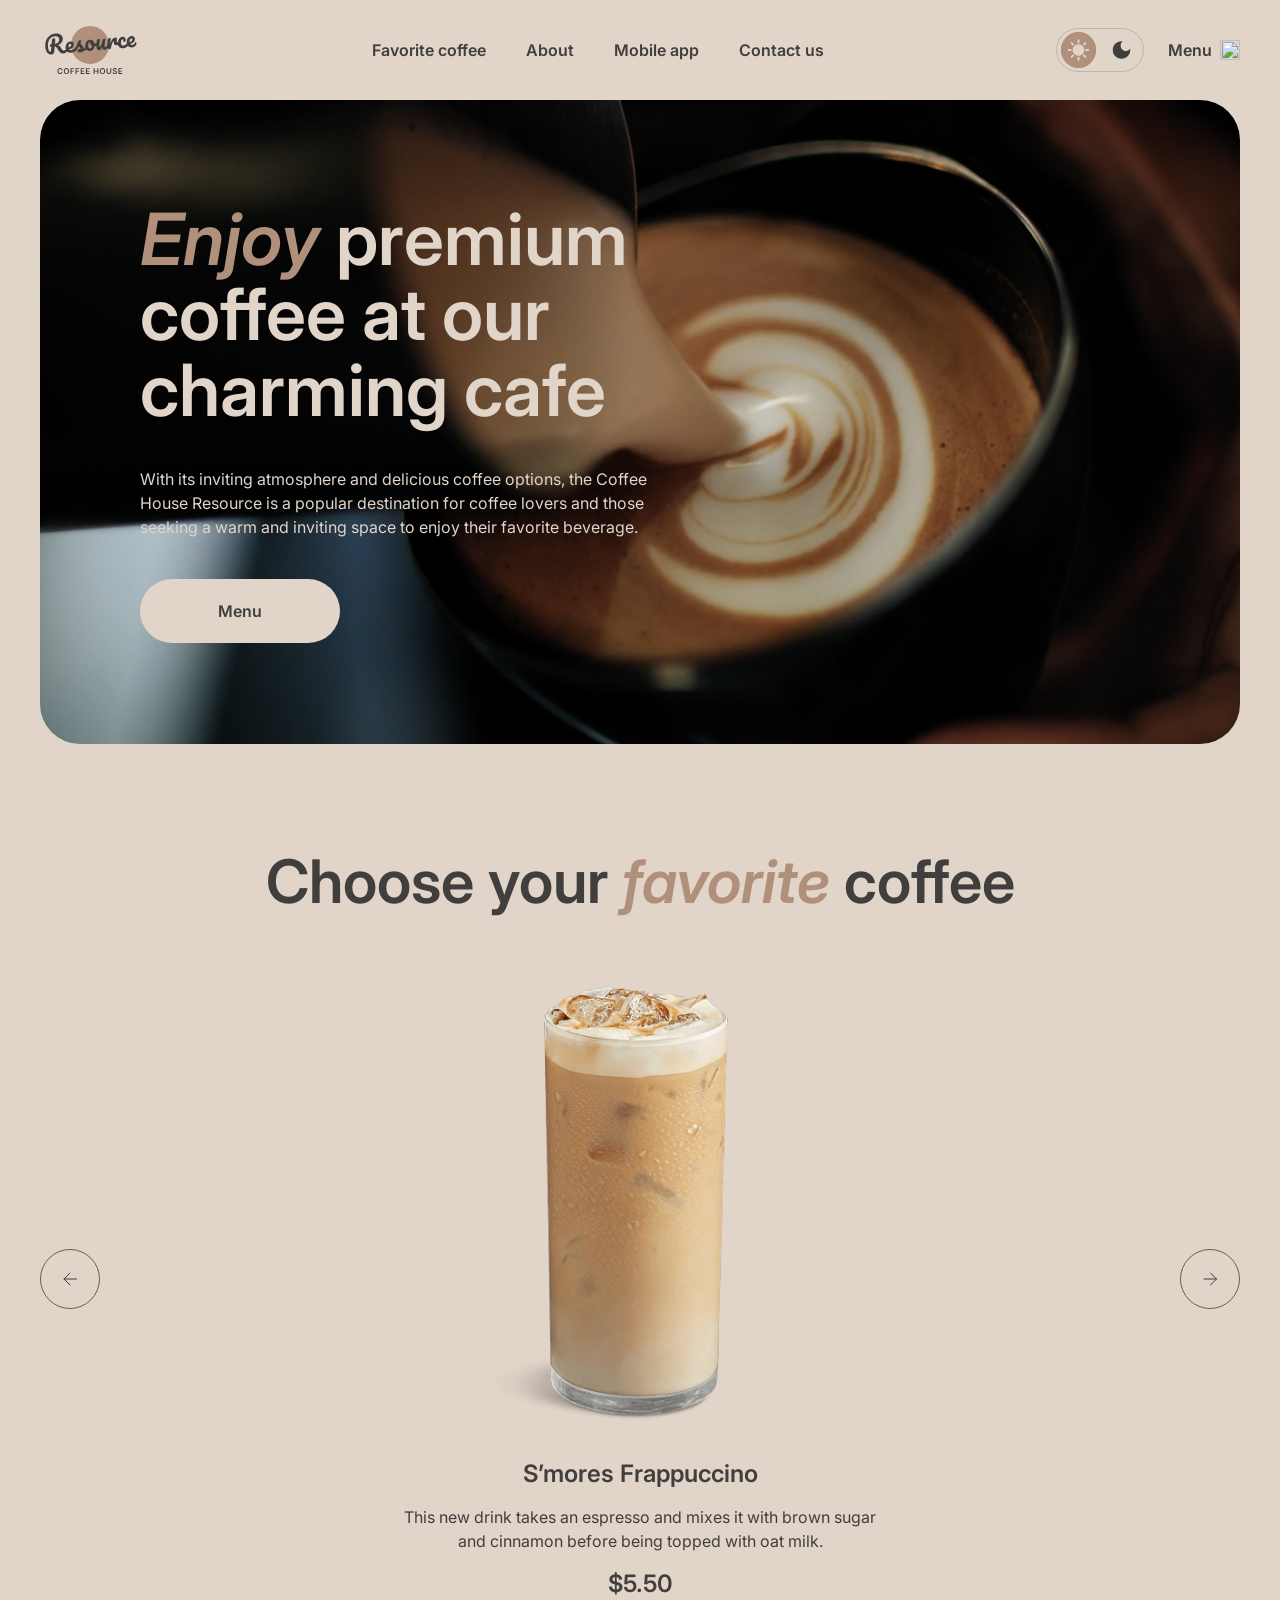
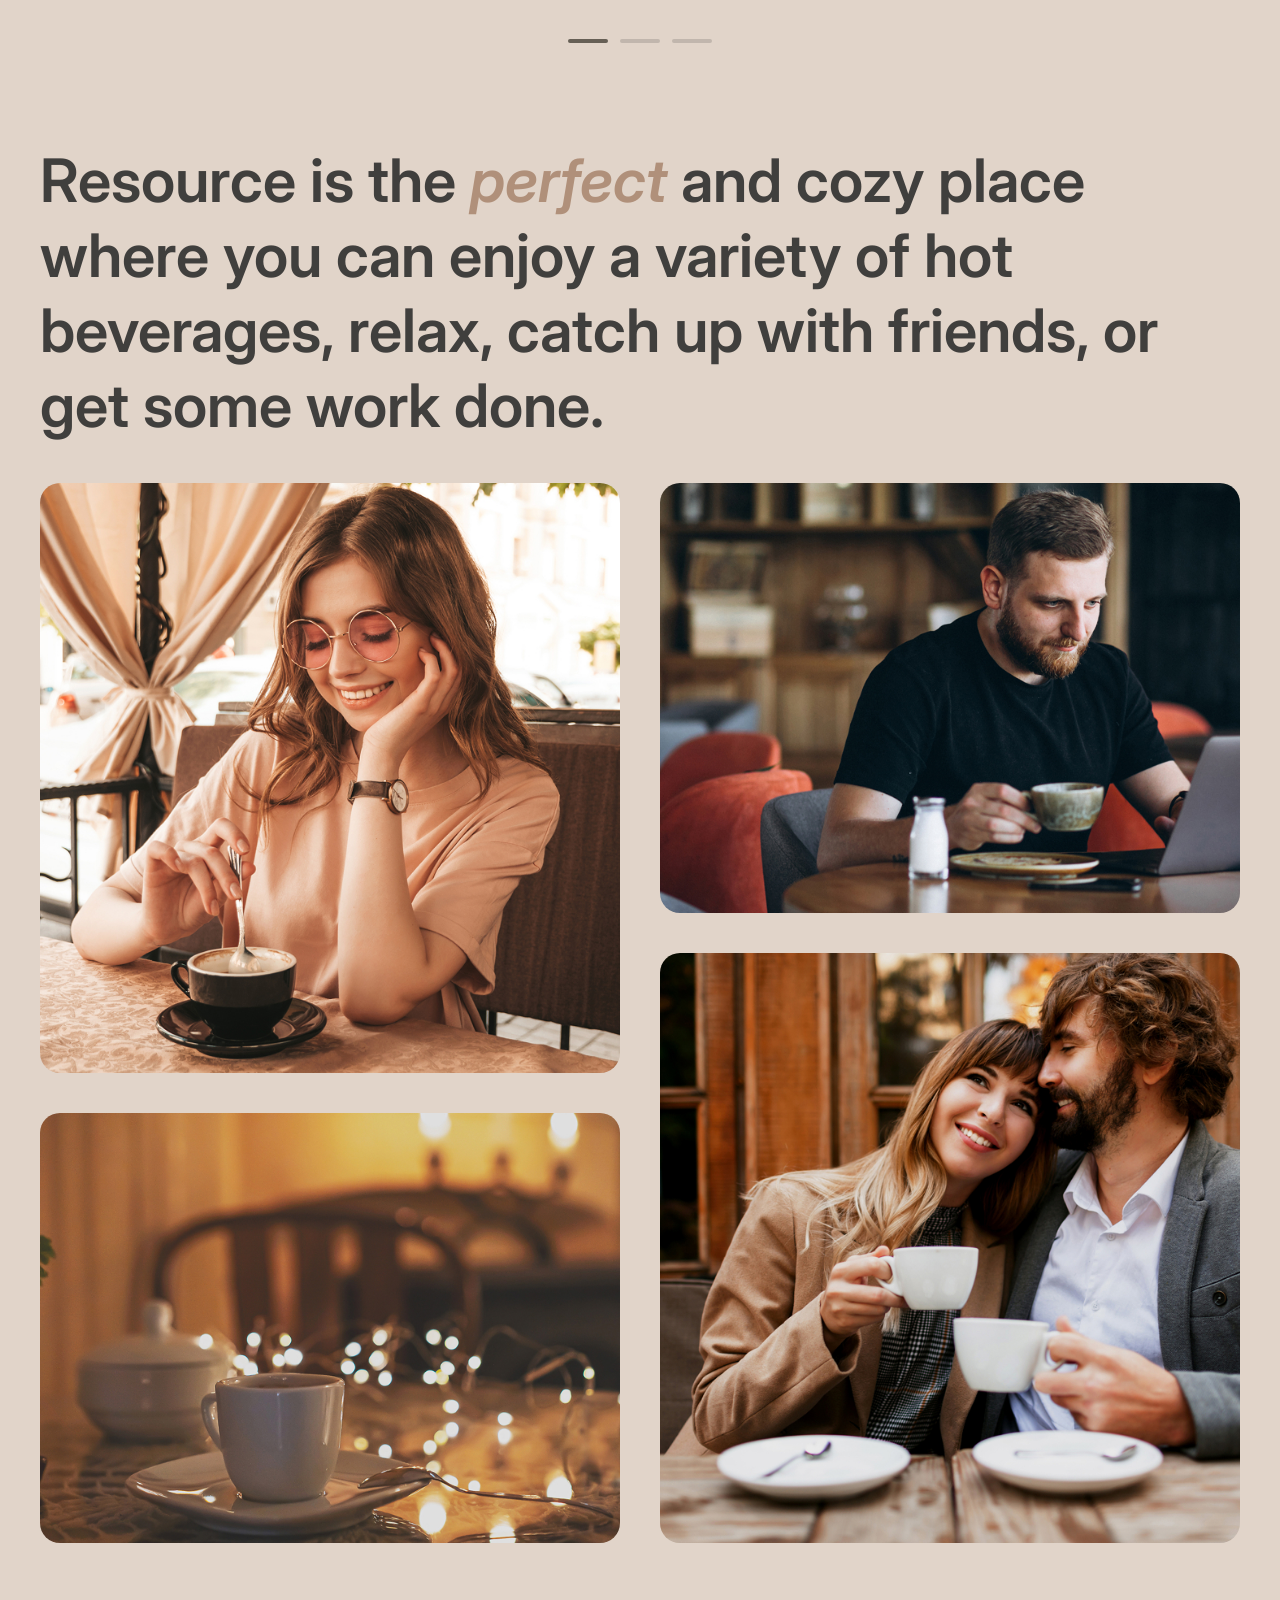
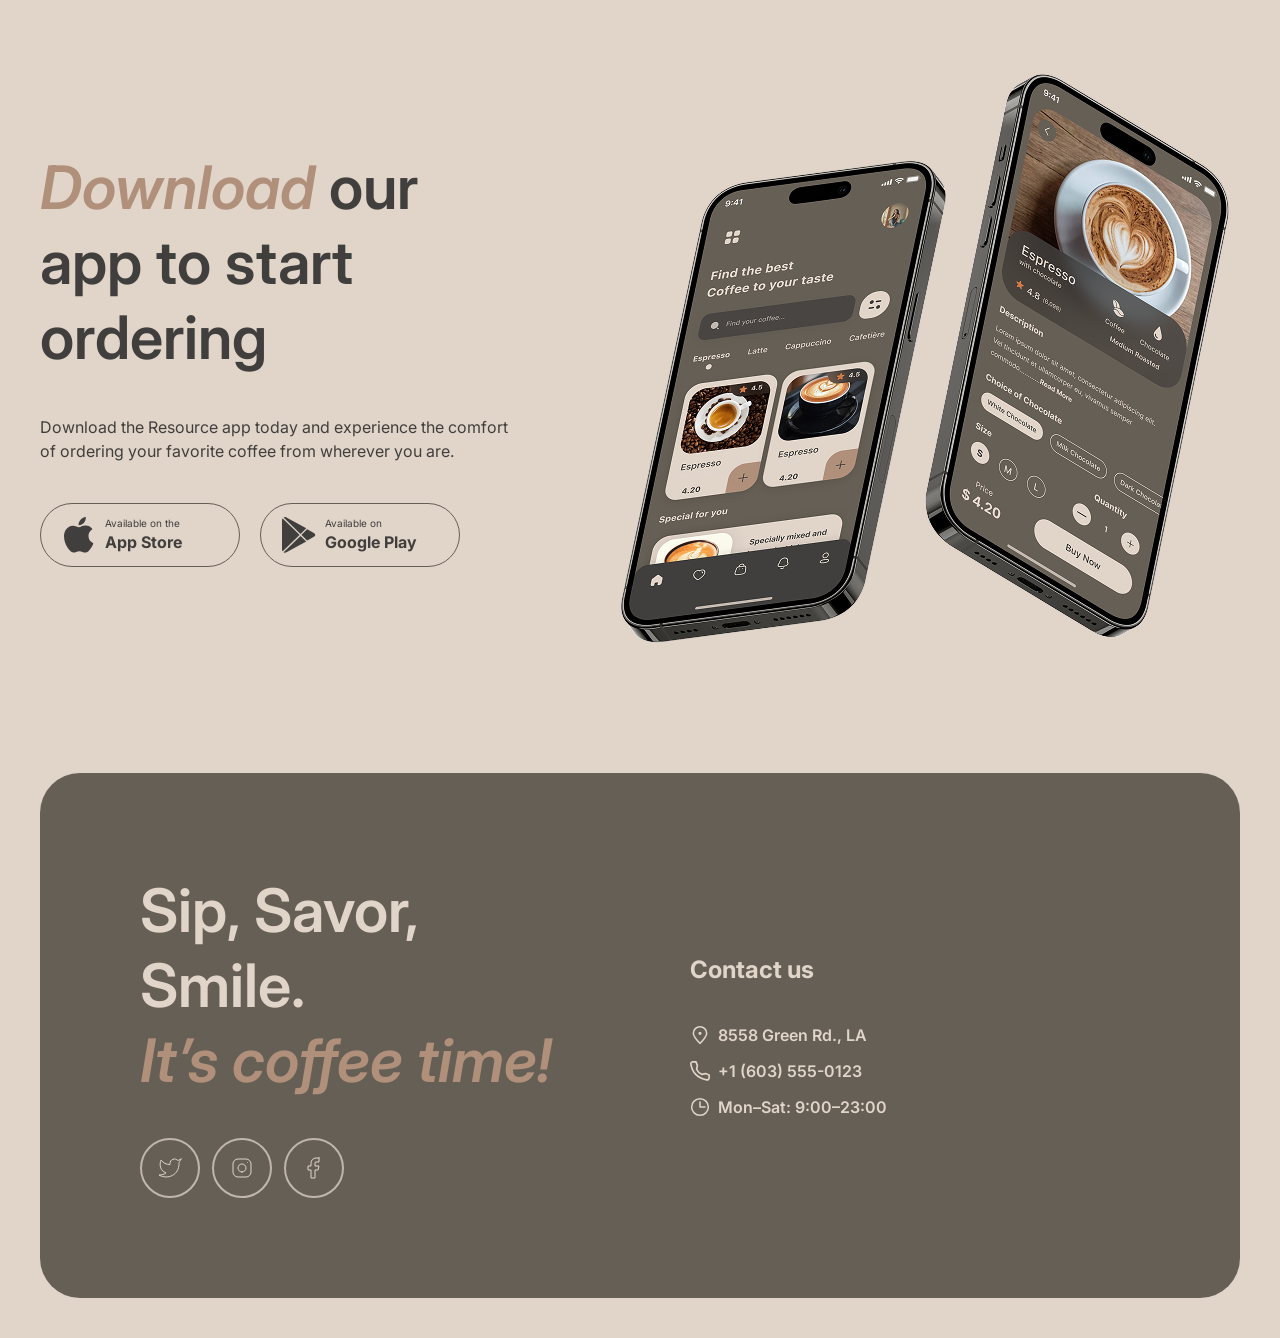
==== commit 0c931775: "fix: add correct links" ====
--- a/index.html
+++ b/index.html
@@ -1,612 +1,417 @@
-<!DOCTYPE html>
+<!doctype html>
 <html lang="en">
-<head>
-  <meta charset="UTF-8">
-  <meta name="viewport" content="width=device-width, initial-scale=1.0">
-
-  <title>Coffee House</title>
-
-  <link rel="preconnect" href="https://fonts.googleapis.com">
-  <link rel="preconnect" href="https://fonts.gstatic.com" crossorigin>
-
-  <link
-    href="https://fonts.googleapis.com/css2?family=Inter:ital,wght@0,400;0,600;1,600&display=swap"
-    rel="stylesheet"
-  >
-
-
-  <link rel="stylesheet" href="assets/css/style.css">
-</head>
-
-<body>
-
-  <!-- --- HEADER --- -->
-
-  <header class="header">
-    <div class="container header__container">
-
-<a href="./" class="logo" aria-label="Coffee House home">
-  <img class="logo__light"
-    src="assets/icons/logo_light.svg"
-    alt="Resource Coffee House"
-  >
-
-  <img class="logo__dark"
-    src="assets/icons/logo_dark.svg"
-    alt=""
-  >
-</a>
-
-      <nav class="nav">
-        <ul class="nav__list">
-          <li>
-            <a href="#favorite-coffee">Favorite coffee</a>
-          </li>
-
-          <li>
-            <a href="#about">About</a>
-          </li>
-
-          <li>
-            <a href="#mobile-app">Mobile app</a>
-          </li>
-
-          <li>
-            <a href="#contacts">Contact us</a>
-          </li>
-        </ul>
-      </nav>
-
-      <div class="header__actions">
-
-        <!-- Theme switch -->
-  <button
-  class="theme-switch"
-  type="button"
-  aria-label="Switch color theme"
->
-  <span class="theme-switch__option theme-switch__option--light">
-    <img
-      class="theme-switch__sun-light"
-      src="assets/icons/sun.svg"
-      alt=""
-    >
-
-      <img
-      class="theme-switch__sun-dark-hover"
-      src="assets/icons/sun-dark-hover.svg"
-      alt=""
-    >
-
-    <img
-      class="theme-switch__sun-dark"
-      src="assets/icons/sun-dark.svg"
-      alt=""
-    >
-  </span>
-
-  <span class="theme-switch__option theme-switch__option--dark">
-    <img
-      class="theme-switch__moon-light"
-      src="assets/icons/moon.svg"
-      alt=""
-    >
-
-    <img
-      class="theme-switch__moon-hover"
-      src="assets/icons/moon-dark-hoover.svg"
-      alt=""
-    >
-
-    <img
-      class="theme-switch__moon-dark"
-      src="assets/icons/moon-dark.svg"
-      alt=""
-    >
-  </span>
-</button>
-
-        <!-- Link to Menu page -->
-        <a href="menu/" class="menu-link">
+  <head>
+    <meta charset="UTF-8" />
+    <meta name="viewport" content="width=device-width, initial-scale=1.0" />
+
+    <title>Coffee House</title>
+
+    <link rel="preconnect" href="https://fonts.googleapis.com" />
+    <link rel="preconnect" href="https://fonts.gstatic.com" crossorigin />
+
+    <link
+      href="https://fonts.googleapis.com/css2?family=Inter:ital,wght@0,400;0,600;1,600&display=swap"
+      rel="stylesheet"
+    />
+
+    <link rel="stylesheet" href="assets/css/style.css" />
+  </head>
+
+  <body>
+    <!-- --- HEADER --- -->
+
+    <header class="header">
+      <div class="container header__container">
+        <a href="./index.html" class="logo" aria-label="Coffee House home">
+          <img class="logo__light" src="assets/icons/logo_light.svg" alt="Resource Coffee House" />
+
+          <img class="logo__dark" src="assets/icons/logo_dark.svg" alt="" />
+        </a>
+
+        <nav class="nav">
+          <ul class="nav__list">
+            <li>
+              <a href="#favorite-coffee">Favorite coffee</a>
+            </li>
+
+            <li>
+              <a href="#about">About</a>
+            </li>
+
+            <li>
+              <a href="#mobile-app">Mobile app</a>
+            </li>
+
+            <li>
+              <a href="#contacts">Contact us</a>
+            </li>
+          </ul>
+        </nav>
+
+        <div class="header__actions">
+
+          <!-- Theme switch -->
+
+          <button class="theme-switch" type="button" aria-label="Switch color theme">
+            <span class="theme-switch__option theme-switch__option--light">
+              <img class="theme-switch__sun-light" src="assets/icons/sun.svg" alt="" />
+
+              <img
+                class="theme-switch__sun-dark-hover"
+                src="assets/icons/sun-dark-hover.svg"
+                alt=""
+              />
+
+              <img class="theme-switch__sun-dark" src="assets/icons/sun-dark.svg" alt="" />
+            </span>
+
+            <span class="theme-switch__option theme-switch__option--dark">
+              <img class="theme-switch__moon-light" src="assets/icons/moon.svg" alt="" />
+
+              <img
+                class="theme-switch__moon-hover"
+                src="assets/icons/moon-dark-hoover.svg"
+                alt=""
+              />
+
+              <img class="theme-switch__moon-dark" src="assets/icons/moon-dark.svg" alt="" />
+            </span>
+          </button>
+
+          <!-- Link to Menu page -->
+
+          <a href="menu/index.html" class="menu-link">
+            <span>Menu</span>
+
+            <img class="theme-icon--light" src="assets/icons/menu-coffee-cup.svg" alt="" />
+            <img class="theme-icon--dark" src="assets/icons/menu-coffee-cup-dark.svg" alt="" />
+          </a>
+
+          <!-- Tablet/mobile burger -->
+
+          <button class="burger" type="button" aria-label="Open navigation menu">
+            <img class="burger__open theme-icon--light" src="assets/icons/burger-menu.svg" alt="" />
+            <img
+              class="burger__open theme-icon--dark"
+              src="assets/icons/burger-menu-dark.svg"
+              alt=""
+            />
+
+            <img
+              class="burger__close theme-icon--light"
+              src="assets/icons/close-burger.svg"
+              alt=""
+            />
+            <img
+              class="burger__close theme-icon--dark"
+              src="assets/icons/close-burger-dark.svg"
+              alt=""
+            />
+          </button>
+        </div>
+      </div>
+
+      <!-- Mobile menu -->
+
+      <div class="mobile-menu">
+        <nav class="mobile-menu__nav">
+          <a href="#favorite-coffee">Favorite coffee</a>
+          <a href="#about">About</a>
+          <a href="#mobile-app">Mobile app</a>
+          <a href="#contacts">Contact us</a>
+        </nav>
+
+        <a href="menu/index.html" class="mobile-menu__menu-link">
           <span>Menu</span>
 
-          <img class="theme-icon--light"
-            src="assets/icons/menu-coffee-cup.svg"
-            alt=""
-          >
-          <img class="theme-icon--dark"
-            src="assets/icons/menu-coffee-cup-dark.svg"
-            alt=""
-          >
+          <img class="theme-icon--light" src="assets/icons/menu-coffee-cup.svg" alt="" />
+
+          <img class="theme-icon--dark" src="assets/icons/menu-coffee-cup-dark.svg" alt="" />
         </a>
-
-
-        <!-- Tablet/mobile burger -->
-        <button
-          class="burger"
-          type="button"
-          aria-label="Open navigation menu"
-        >
-          <img class="burger__open theme-icon--light"
-            src="assets/icons/burger-menu.svg"
-            alt=""
-          >
-          <img class="burger__open theme-icon--dark"
-            src="assets/icons/burger-menu-dark.svg"
-            alt=""
-          >
-
-            <img class="burger__close theme-icon--light"
-    src="assets/icons/close-burger.svg"
-    alt=""
-  >
-  <img class="burger__close theme-icon--dark"
-            src="assets/icons/close-burger-dark.svg"
-            alt=""
-          >
-        </button>
-
       </div>
-
-    </div>
-
-      <!-- Mobile menu -->
-
-            <div class="mobile-menu">
-
-  <nav class="mobile-menu__nav">
-    <a href="#favorite-coffee">Favorite coffee</a>
-    <a href="#about">About</a>
-    <a href="#mobile-app">Mobile app</a>
-    <a href="#contacts">Contact us</a>
-  </nav>
-
-  <a href="menu/" class="mobile-menu__menu-link">
-    <span>Menu</span>
-
-    <img class="theme-icon--light"
-      src="assets/icons/menu-coffee-cup.svg"
-      alt=""
-    >
-
-      <img class="theme-icon--dark"
-      src="assets/icons/menu-coffee-cup-dark.svg"
-      alt=""
-    >
-  </a>
-
-</div>
-  </header>
-
-
-  <main>
-
-    <section class="hero">
-
-      <div class="container hero__container">
-
-        <div class="hero__content">
-
-          <h1 class="hero__title">
-            <em>Enjoy</em> premium coffee at our charming cafe
-          </h1>
-
-          <p class="hero__description">
-            With its inviting atmosphere and delicious coffee options,
-            the Coffee House Resource is a popular destination for coffee
-            lovers and those seeking a warm and inviting space to enjoy
-            their favorite beverage.
-          </p>
-
-          <a href="menu/" class="hero__button">
-            Menu
-            <img class="hero__button-icon theme-icon--light" src="assets/icons/menu-coffee-cup.svg" alt="">
-            <img class="hero__button-icon theme-icon--dark" src="assets/icons/menu-coffee-cup-dark.svg" alt="">
-          </a>
-
-        </div>
-
+    </header>
+
+    <main>
+      <section class="hero">
+        <div class="container hero__container">
+          <div class="hero__content">
+            <h1 class="hero__title"><em>Enjoy</em> premium coffee at our charming cafe</h1>
+
+            <p class="hero__description">
+              With its inviting atmosphere and delicious coffee options, the Coffee House Resource
+              is a popular destination for coffee lovers and those seeking a warm and inviting space
+              to enjoy their favorite beverage.
+            </p>
+
+            <a href="menu/index.html" class="hero__button">
+              Menu
+              <img
+                class="hero__button-icon theme-icon--light"
+                src="assets/icons/menu-coffee-cup.svg"
+                alt=""
+              />
+              <img
+                class="hero__button-icon theme-icon--dark"
+                src="assets/icons/menu-coffee-cup-dark.svg"
+                alt=""
+              />
+            </a>
+          </div>
+        </div>
+      </section>
+
+      <!-- FAVORITE COFFEE -->
+
+      <section class="favorite-coffee" id="favorite-coffee">
+        <div class="container favorite-coffee__container">
+          <h2 class="section-title favorite-coffee__title">Choose your <em>favorite</em> coffee</h2>
+
+          <div class="slider">
+            <button
+              class="slider__arrow slider__arrow--left"
+              type="button"
+              aria-label="Previous coffee"
+            >
+              <img class="theme-icon--light" src="assets/icons/arrow-left.svg" alt="" />
+              <img class="theme-icon--dark" src="assets/icons/arrow-left-dark.svg" alt="" />
+            </button>
+
+            <div class="slider__viewport">
+              <div class="slider__track">
+                <article class="slider__slide slider__slide--active">
+                  <img
+                    class="slider__image"
+                    src="assets/images/coffee-slider-1.png"
+                    alt="S'mores Frappuccino"
+                  />
+
+                  <div class="slider__description">
+                    <h3 class="slider__name">S’mores Frappuccino</h3>
+
+                    <p class="slider__text">
+                      This new drink takes an espresso and mixes it with brown sugar and cinnamon
+                      before being topped with oat milk.
+                    </p>
+
+                    <p class="slider__price">$5.50</p>
+                  </div>
+                </article>
+
+                <article class="slider__slide">
+                  <img
+                    class="slider__image"
+                    src="assets/images/coffee-slider-2.png"
+                    alt="Caramel Macchiato"
+                  />
+
+                  <div class="slider__description">
+                    <h3 class="slider__name">Caramel Macchiato</h3>
+
+                    <p class="slider__text">
+                      Fragrant and unique classic espresso with rich caramel-peanut syrup, with
+                      cream under whipped thick foam.
+                    </p>
+
+                    <p class="slider__price">$5.00</p>
+                  </div>
+                </article>
+
+                <article class="slider__slide">
+                  <img
+                    class="slider__image"
+                    src="assets/images/coffee-slider-3.png"
+                    alt="Ice coffee"
+                  />
+
+                  <div class="slider__description">
+                    <h3 class="slider__name">Ice coffee</h3>
+
+                    <p class="slider__text">
+                      A popular summer drink that tones and invigorates. Prepared from coffee, milk
+                      and ice.
+                    </p>
+
+                    <p class="slider__price">$4.50</p>
+                  </div>
+                </article>
+              </div>
+            </div>
+
+            <button
+              class="slider__arrow slider__arrow--right"
+              type="button"
+              aria-label="Next coffee"
+            >
+              <img class="theme-icon--light" src="assets/icons/arrow-right.svg" alt="" />
+              <img class="theme-icon--dark" src="assets/icons/arrow-right-dark.svg" alt="" />
+            </button>
+          </div>
+
+          <div class="slider__controls">
+            <span class="slider__control slider__control--active"></span>
+            <span class="slider__control"></span>
+            <span class="slider__control"></span>
+          </div>
+        </div>
+      </section>
+
+      <!-- ABOUT -->
+
+      <section class="about" id="about">
+        <div class="container">
+          <h2 class="section-title about__title">
+            Resource is the <em>perfect</em> and cozy place where you can enjoy a variety of hot
+            beverages, relax, catch up with friends, or get some work done.
+          </h2>
+
+          <div class="about__images">
+            <div class="about__column">
+              <div class="about__image about__image--large">
+                <img src="assets/images/about-1.jpg" alt="Woman enjoying coffee" />
+              </div>
+
+              <div class="about__image about__image--small">
+                <img src="assets/images/about-2.jpg" alt="Coffee preparation" />
+              </div>
+            </div>
+
+            <div class="about__column">
+              <div class="about__image about__image--small">
+                <img src="assets/images/about-3.jpg" alt="Coffee on a table" />
+              </div>
+
+              <div class="about__image about__image--large">
+                <img src="assets/images/about-4.jpg" alt="People enjoying coffee" />
+              </div>
+            </div>
+          </div>
+        </div>
+      </section>
+
+      <!-- MOBILE APP -->
+
+      <section class="mobile-app" id="mobile-app">
+        <div class="container mobile-app__container">
+          <div class="mobile-app__offer">
+            <h2 class="section-title mobile-app__title">
+              <em>Download</em> our app to start ordering
+            </h2>
+
+            <p class="mobile-app__description">
+              Download the Resource app today and experience the comfort of ordering your favorite
+              coffee from wherever you are.
+            </p>
+
+            <div class="mobile-app__buttons">
+              <a class="store-button" href="#">
+                <img
+                  class="store-button__icon theme-icon--light"
+                  src="assets/icons/apple.svg"
+                  alt=""
+                />
+                <img
+                  class="store-button__icon theme-icon--dark"
+                  src="assets/icons/apple-dark.svg"
+                  alt=""
+                />
+
+                <span class="store-button__text">
+                  <small>Available on the</small>
+                  <strong>App Store</strong>
+                </span>
+              </a>
+
+              <a class="store-button" href="#">
+                <img
+                  class="store-button__icon theme-icon--light"
+                  src="assets/icons/play.svg"
+                  alt=""
+                />
+
+                <img
+                  class="store-button__icon theme-icon--dark"
+                  src="assets/icons/play-dark.svg"
+                  alt=""
+                />
+
+                <span class="store-button__text">
+                  <small>Available on</small>
+                  <strong>Google Play</strong>
+                </span>
+              </a>
+            </div>
+          </div>
+
+          <img
+            class="mobile-app__image"
+            src="assets/images/mobile-screens.png"
+            alt="Resource Coffee House mobile application"
+          />
+        </div>
+      </section>
+    </main>
+
+    <!-- --- FOOTER --- -->
+
+    <footer class="contacts" id="contacts">
+      <div class="container contacts__container">
+        <div class="contacts__offer">
+          <h2 class="contacts__title">
+            Sip, Savor, Smile.<br />
+            <em>It’s coffee time!</em>
+          </h2>
+
+          <div class="socials">
+            <a class="socials__link" href="https://www.twitter.com/" aria-label="Twitter">
+              <img class="theme-icon--light" src="assets/icons/twitter.svg" alt="" />
+              <img class="theme-icon--dark" src="assets/icons/twitter.svg" alt="" />
+            </a>
+
+            <a class="socials__link" href="https://www.instagram.com/" aria-label="Instagram">
+              <img class="theme-icon--light" src="assets/icons/instagram.svg" alt="" />
+              <img class="theme-icon--dark" src="assets/icons/instagram.svg" alt="" />
+            </a>
+
+            <a class="socials__link" href="https://www.facebook.com/" aria-label="Facebook">
+              <img class="theme-icon--light" src="assets/icons/facebook.svg" alt="" />
+              <img class="theme-icon--dark" src="assets/icons/facebook.svg" alt="" />
+            </a>
+          </div>
+        </div>
+
+        <div class="contacts__info">
+          <h2 class="contacts__info-title">Contact us</h2>
+
+          <address class="contacts__list">
+            <div class="contacts__info-item">
+              <img src="assets/icons/pin-alt.svg" alt="" />
+
+              <a
+                href="https://maps.app.goo.gl/4Jnjat4spwsheNHHA"
+                target="_blank"
+                rel="noopener noreferrer"
+              >
+                8558 Green Rd., LA
+              </a>
+            </div>
+
+            <div class="contacts__info-item">
+              <img src="assets/icons/phone.svg" alt="" />
+
+              <a href="tel:+16035550123"> +1 (603) 555-0123 </a>
+            </div>
+
+            <div class="contacts__info-item">
+              <img src="assets/icons/clock.svg" alt="" />
+
+              <span> Mon–Sat: 9:00–23:00 </span>
+            </div>
+          </address>
+        </div>
       </div>
-
-    </section>
-
-
-    <!-- FAVORITE COFFEE -->
-
-    <section
-      class="favorite-coffee"
-      id="favorite-coffee"
-    >
-
-      <div class="container favorite-coffee__container">
-
-        <h2 class="section-title favorite-coffee__title">
-          Choose your <em>favorite</em> coffee
-        </h2>
-
-        <div class="slider">
-
-          <button
-            class="slider__arrow slider__arrow--left"
-            type="button"
-            aria-label="Previous coffee"
-          >
-            <img class="theme-icon--light"
-              src="assets/icons/arrow-left.svg"
-              alt=""
-            >
-            <img class="theme-icon--dark"
-              src="assets/icons/arrow-left-dark.svg"
-              alt=""
-            >
-          </button>
-
-
-<div class="slider__viewport">
-
-  <div class="slider__track">
-
-    <article class="slider__slide slider__slide--active">
-      <img
-        class="slider__image"
-        src="assets/images/coffee-slider-1.png"
-        alt="S'mores Frappuccino"
-      >
-
-      <div class="slider__description">
-        <h3 class="slider__name">
-          S’mores Frappuccino
-        </h3>
-
-        <p class="slider__text">
-          This new drink takes an espresso and mixes it
-          with brown sugar and cinnamon before being
-          topped with oat milk.
-        </p>
-
-        <p class="slider__price">$5.50</p>
-      </div>
-    </article>
-
-
-    <article class="slider__slide">
-      <img
-        class="slider__image"
-        src="assets/images/coffee-slider-2.png"
-        alt="Caramel Macchiato"
-      >
-
-      <div class="slider__description">
-        <h3 class="slider__name">
-          Caramel Macchiato
-        </h3>
-
-        <p class="slider__text">
-          Fragrant and unique classic espresso with rich
-          caramel-peanut syrup, with cream under whipped
-          thick foam.
-        </p>
-
-        <p class="slider__price">$5.00</p>
-      </div>
-    </article>
-
-
-    <article class="slider__slide">
-      <img
-        class="slider__image"
-        src="assets/images/coffee-slider-3.png"
-        alt="Ice coffee"
-      >
-
-      <div class="slider__description">
-        <h3 class="slider__name">
-          Ice coffee
-        </h3>
-
-        <p class="slider__text">
-          A popular summer drink that tones and invigorates.
-          Prepared from coffee, milk and ice.
-        </p>
-
-        <p class="slider__price">$4.50</p>
-      </div>
-    </article>
-
-  </div>
-
-</div>
-
-
-          <button
-            class="slider__arrow slider__arrow--right"
-            type="button"
-            aria-label="Next coffee"
-          >
-            <img class="theme-icon--light"
-              src="assets/icons/arrow-right.svg"
-              alt=""
-            >
-            <img class="theme-icon--dark"
-              src="assets/icons/arrow-right-dark.svg"
-              alt=""
-            >
-          </button>
-
-        </div>
-
-
-        <div class="slider__controls">
-          <span class="slider__control slider__control--active"></span> 
-          <span class="slider__control"></span>
-          <span class="slider__control"></span>
-        </div>
-
-      </div>
-
-    </section>
-
-
-    <!-- ABOUT -->
-
-    <section
-      class="about"
-      id="about"
-    >
-
-      <div class="container">
-
-        <h2 class="section-title about__title">
-          Resource is the <em>perfect</em> and cozy place where you can
-          enjoy a variety of hot beverages, relax, catch up with friends,
-          or get some work done.
-        </h2>
-
-
-        <div class="about__images">
-
-          <div class="about__column">
-
-            <div class="about__image about__image--large">
-              <img
-                src="assets/images/about-1.jpg"
-                alt="Woman enjoying coffee"
-              >
-            </div>
-
-            <div class="about__image about__image--small">
-              <img
-                src="assets/images/about-2.jpg"
-                alt="Coffee preparation"
-              >
-            </div>
-
-          </div>
-
-
-          <div class="about__column">
-
-            <div class="about__image about__image--small">
-              <img
-                src="assets/images/about-3.jpg"
-                alt="Coffee on a table"
-              >
-            </div>
-
-            <div class="about__image about__image--large">
-              <img
-                src="assets/images/about-4.jpg"
-                alt="People enjoying coffee"
-              >
-            </div>
-
-          </div>
-
-        </div>
-
-      </div>
-
-    </section>
-
-
-    <!-- MOBILE APP -->
-
-    <section
-      class="mobile-app"
-      id="mobile-app"
-    >
-
-      <div class="container mobile-app__container">
-
-        <div class="mobile-app__offer">
-
-          <h2 class="section-title mobile-app__title">
-            <em>Download</em> our app to start ordering
-          </h2>
-
-          <p class="mobile-app__description">
-            Download the Resource app today and experience
-            the comfort of ordering your favorite coffee
-            from wherever you are.
-          </p>
-
-
-          <div class="mobile-app__buttons">
-
-            <a
-              class="store-button"
-              href="#"
-            >
-              <img class="store-button__icon theme-icon--light"
-                src="assets/icons/apple.svg"
-                alt=""
-              >
-              <img
-                class="store-button__icon theme-icon--dark"
-                src="assets/icons/apple-dark.svg"
-                alt=""
-              >
-
-              <span class="store-button__text">
-                <small>Available on the</small>
-                <strong>App Store</strong>
-              </span>
-            </a>
-
-
-            <a
-              class="store-button"
-              href="#"
-            >
-              <img class="store-button__icon theme-icon--light"
-                src="assets/icons/play.svg"
-                alt=""
-              >
-
-              <img class="store-button__icon theme-icon--dark"
-                src="assets/icons/play-dark.svg"
-                alt=""
-              >
-
-              <span class="store-button__text">
-                <small>Available on</small>
-                <strong>Google Play</strong>
-              </span>
-            </a>
-
-          </div>
-
-        </div>
-
-
-        <img
-          class="mobile-app__image"
-          src="assets/images/mobile-screens.png"
-          alt="Resource Coffee House mobile application"
-        >
-
-      </div>
-
-    </section>
-
-  </main>
-
-
-  <!-- --- FOOTER --- -->
-
-  <footer
-    class="contacts"
-    id="contacts"
-  >
-
-    <div class="container contacts__container">
-
-
-      <div class="contacts__offer">
-
-        <h2 class="contacts__title">
-          Sip, Savor, Smile.<br>
-          <em>It’s coffee time!</em>
-        </h2>
-
-
-        <div class="socials">
-
-          <a
-            class="socials__link"
-            href="https://www.twitter.com/"
-            aria-label="Twitter"
-          >
-            <img class="theme-icon--light" src="assets/icons/twitter.svg" alt="">
-            <img class="theme-icon--dark" src="assets/icons/twitter.svg" alt="">
-          </a>
-
-          <a
-            class="socials__link"
-            href="https://www.instagram.com/"
-            aria-label="Instagram"
-          >
-            <img class="theme-icon--light" src="assets/icons/instagram.svg" alt="">
-            <img class="theme-icon--dark" src="assets/icons/instagram.svg" alt="">
-          </a>
-
-          <a
-            class="socials__link"
-            href="https://www.facebook.com/"
-            aria-label="Facebook"
-          >
-            <img class="theme-icon--light" src="assets/icons/facebook.svg" alt="">
-            <img class="theme-icon--dark" src="assets/icons/facebook.svg" alt="">
-          </a>
-
-        </div>
-
-      </div>
-
-
-      <div class="contacts__info">
-
-        <h2 class="contacts__info-title">
-          Contact us
-        </h2>
-
-
-        <address class="contacts__list">
-
-          <div class="contacts__info-item">
-
-            <img
-              src="assets/icons/pin-alt.svg"
-              alt=""
-            >
-
-            <a
-              href="https://maps.app.goo.gl/4Jnjat4spwsheNHHA"
-              target="_blank"
-              rel="noopener noreferrer">
-              8558 Green Rd., LA
-            </a>
-
-          </div>
-
-
-          <div class="contacts__info-item">
-
-            <img
-              src="assets/icons/phone.svg"
-              alt=""
-            >
-
-            <a href="tel:+16035550123">
-              +1 (603) 555-0123
-            </a>
-
-          </div>
-
-
-          <div class="contacts__info-item">
-
-            <img
-              src="assets/icons/clock.svg"
-              alt=""
-            >
-
-            <span>
-              Mon–Sat: 9:00–23:00
-            </span>
-
-          </div>
-
-        </address>
-
-      </div>
-
-    </div>
-
-  </footer>
-
-<script src="assets/js/theme.js"></script>
-<script src="assets/js/main.js"></script>
-
-</body>
+    </footer>
+
+    <script src="assets/js/theme.js"></script>
+    <script src="assets/js/main.js"></script>
+  </body>
 </html>
--- a/assets/css/style.css
+++ b/assets/css/style.css
@@ -105,7 +105,6 @@
   font-style: normal;
 }
 
-
 /* COMMON */
 
 .container {
@@ -136,7 +135,6 @@
   font-weight: 600;
   line-height: 1.25;
 }
-
 
 /* --- HEADER --- */
 
@@ -177,7 +175,6 @@
   display: block;
 }
 
-
 /* Navigation */
 
 .nav {
@@ -199,7 +196,6 @@
   line-height: 1.5;
 }
 
-
 /* Header controls */
 
 .header__actions {
@@ -208,7 +204,6 @@
 
   gap: 24px;
 }
-
 
 /* Theme switch */
 
@@ -271,7 +266,6 @@
   display: block;
 }
 
-
 /* Menu */
 
 .menu-link {
@@ -285,7 +279,6 @@
   width: 20px;
   height: 20px;
 }
-
 
 /* Burger */
 
@@ -322,31 +315,23 @@
   display: none;
 }
 
-
 /* Light theme + menu closed */
-body:not(.dark):not(.menu-open)
-.burger .burger__open.theme-icon--light {
+body:not(.dark):not(.menu-open) .burger .burger__open.theme-icon--light {
   display: block;
 }
 
-
 /* Dark theme + menu closed */
-body.dark:not(.menu-open)
-.burger .burger__open.theme-icon--dark {
+body.dark:not(.menu-open) .burger .burger__open.theme-icon--dark {
   display: block;
 }
 
-
 /* Light theme + menu open */
-body:not(.dark).menu-open
-.burger .burger__close.theme-icon--light {
+body:not(.dark).menu-open .burger .burger__close.theme-icon--light {
   display: block;
 }
 
-
 /* Dark theme + menu open */
-body.dark.menu-open
-.burger .burger__close.theme-icon--dark {
+body.dark.menu-open .burger .burger__close.theme-icon--dark {
   display: block;
 }
 
@@ -402,33 +387,49 @@
   justify-content: center;
   gap: 8px;
 
+  border-radius: 100px;
+
+  font-size: 16px;
+  font-weight: 600;
+  line-height: 1.5;
+}
+
+body:not(.dark) .hero__button {
   background: #e1d4c9;
   color: #403f3d;
-
-  border-radius: var(--border-radius-round);
-
-  font-weight: 600;
-}
-
-/* Keep Menu perfectly centered when the button is not hovered. */
-body .hero__button .hero__button-icon {
+}
+
+body.dark .hero__button {
+  background: #403f3d;
+  color: #e1d4c9;
+}
+
+/*cup icon in the menu button*/
+
+.hero__button .hero__button-icon {
   display: none;
   width: 20px;
   height: 20px;
-  flex: 0 0 20px;
+}
+
+/* Hide dark theme icon by default */
+body.dark .hero__button .hero__button-icon.theme-icon--dark {
+  display: none;
 }
 
 @media (hover: hover) and (pointer: fine) {
+
+  /* light theme hover - show light icon only, button doesn't change */
   body:not(.dark) .hero__button:hover .hero__button-icon.theme-icon--light {
     display: block;
   }
 
+  /* dark theme hover - show dark icon only, button doesn't change */
   body.dark .hero__button:hover .hero__button-icon.theme-icon--dark {
     display: block;
   }
 }
 
-
 /* FAVORITE COFFEE */
 
 .favorite-coffee__container {
@@ -444,7 +445,6 @@
 
   text-align: center;
 }
-
 
 /* --- Slider --- */
 
@@ -520,7 +520,6 @@
   display: flex;
 }
 
-
 /* Coffee image */
 
 .slider__image {
@@ -531,7 +530,6 @@
 
   object-fit: contain;
 }
-
 
 /* Coffee text */
 
@@ -556,8 +554,6 @@
   line-height: 1.5;
 }
 
-
-
 /* Slider progress */
 
 .slider__controls {
@@ -578,7 +574,6 @@
   background: var(--slider-control-active);
 }
 
-
 /* --- ABOUT --- */
 
 .about .container {
@@ -625,7 +620,6 @@
 
   object-fit: cover;
 }
-
 
 /* --- MOBILE APP --- */
 
@@ -703,7 +697,6 @@
 
   object-fit: contain;
 }
-
 
 /* --- CONTACTS / FOOTER --- */
 
@@ -749,13 +742,31 @@
   line-height: 1.25;
 }
 
-
 /* Social buttons */
 
 .socials {
   display: flex;
-
+  
   gap: 12px;
+}
+
+.socials__icon {
+  display: block;
+
+  width: 24px;
+  height: 24px;
+
+  flex-shrink: 0;
+
+  background-color: currentColor;
+
+  -webkit-mask-repeat: no-repeat;
+  -webkit-mask-position: center;
+  -webkit-mask-size: contain;
+
+  mask-repeat: no-repeat;
+  mask-position: center;
+  mask-size: contain;
 }
 
 .socials__link {
@@ -766,17 +777,20 @@
   align-items: center;
   justify-content: center;
 
-  border: 1px solid var(--border-light);
+  background: transparent;
+  border: 2px solid var(--border-light);
   border-radius: 50%;
 
-  transition: background-color 0.2s ease, border-color 0.2s ease;
+  transition:
+    background-color 0.2s ease,
+    border-color 0.2s ease;
 }
 
 .socials__link img {
   width: 24px;
   height: 24px;
-}
-
+  transition: filter 0.2s ease;
+}
 
 /* Contact information */
 
@@ -815,13 +829,9 @@
   height: 20px;
 }
 
-
 /* --- HOVER STATES --- */
 
 @media (hover: hover) and (pointer: fine) {
-
-  /* Navigation underline */
-
   .nav a,
   .menu-link {
     position: relative;
@@ -846,74 +856,70 @@
     transform: scaleX(1);
   }
 
-
   /* Theme switch */
 
   .theme-switch {
     transition: border-color 0.2s ease;
   }
 
-/*THEME SWITCH ICON STATES */
-
-.theme-switch__sun-dark,
-.theme-switch__sun-hover,
-.theme-switch__sun-dark-hover,
-.theme-switch__moon-dark,
-.theme-switch__moon-hover {
-  display: none;
-}
-
-
-/* LIGHT THEME DEFAULT */
-
-body:not(.dark) .theme-switch__sun-light {
-  display: block;
-}
-
-body:not(.dark) .theme-switch__moon-light {
-  display: block;
-}
-
-
-/* DARK THEME DEFAULT */
-
-body.dark .theme-switch__sun-light,
-body.dark .theme-switch__moon-light {
-  display: none;
-}
-
-body.dark .theme-switch__sun-dark,
-body.dark .theme-switch__moon-dark {
-  display: block;
-}
-
-
-/* THEME SWITCH HOVER */
-
-@media (hover: hover) and (pointer: fine) {
-
-  /* Light theme: only moon changes on hover */
-  body:not(.dark) .theme-switch:hover .theme-switch__moon-light {
+  /*THEME SWITCH ICON STATES */
+
+  .theme-switch__sun-dark,
+  .theme-switch__sun-hover,
+  .theme-switch__sun-dark-hover,
+  .theme-switch__moon-dark,
+  .theme-switch__moon-hover {
     display: none;
   }
 
-  body:not(.dark) .theme-switch:hover .theme-switch__moon-hover {
+  /* LIGHT THEME DEFAULT */
+
+  body:not(.dark) .theme-switch__sun-light {
     display: block;
   }
 
-  /* Dark theme: only sun changes on hover */
-  body.dark .theme-switch:hover .theme-switch__sun-dark {
+  body:not(.dark) .theme-switch__moon-light {
+    display: block;
+  }
+
+  /* DARK THEME DEFAULT */
+
+  body.dark .theme-switch__sun-light,
+  body.dark .theme-switch__moon-light {
     display: none;
   }
 
-  body.dark .theme-switch:hover .theme-switch__sun-dark-hover {
+  body.dark .theme-switch__sun-dark,
+  body.dark .theme-switch__moon-dark {
     display: block;
   }
-}
+
+  /* THEME SWITCH HOVER */
+
+  @media (hover: hover) and (pointer: fine) {
+    body:not(.dark) .theme-switch:hover .theme-switch__moon-light {
+      display: none;
+    }
+
+    body:not(.dark) .theme-switch:hover .theme-switch__moon-hover {
+      display: block;
+    }
+
+    body.dark .theme-switch:hover .theme-switch__sun-dark {
+      display: none;
+    }
+
+    body.dark .theme-switch:hover .theme-switch__sun-dark-hover {
+      display: block;
+    }
+  }
+
   /* Slider arrows */
 
   .slider__arrow {
-    transition: background-color 0.2s ease, border-color 0.2s ease;
+    transition:
+      background-color 0.2s ease,
+      border-color 0.2s ease;
   }
 
   .slider__arrow:hover {
@@ -921,7 +927,6 @@
     border-color: var(--interactive-hover-bg);
   }
 
-  /* Light theme: dark button background needs the inverse/light arrow. */
   body:not(.dark) .slider__arrow:hover .theme-icon--light {
     display: none;
   }
@@ -930,7 +935,6 @@
     display: block;
   }
 
-  /* Dark theme: light button background needs the dark arrow. */
   body.dark .slider__arrow:hover .theme-icon--dark {
     display: none;
   }
@@ -939,11 +943,13 @@
     display: block;
   }
 
-
   /* App Store / Google Play */
 
   .store-button {
-    transition: background-color 0.2s ease, color 0.2s ease, border-color 0.2s ease;
+    transition:
+      background-color 0.2s ease,
+      color 0.2s ease,
+      border-color 0.2s ease;
   }
 
   .store-button:hover {
@@ -968,23 +974,34 @@
     display: block;
   }
 
-
   /* Social buttons */
 
   .socials__link {
-    transition: background-color 0.2s ease, color 0.2s ease, border-color 0.2s ease;
-  }
-
-  .socials__link:hover {
+    transition:
+      background-color 0.2s ease,
+      color 0.2s ease,
+      border-color 0.2s ease;
+  }
+
+  /* Light theme hover */
+  body:not(.dark) .socials__link:hover {
     background: var(--text-light);
     border-color: var(--text-light);
   }
 
+  body:not(.dark) .socials__link:hover img {
+    filter: invert(0.95) brightness(0.65) saturate(1.2);
+  }
+
+  /* Dark theme hover */
   body.dark .socials__link:hover {
     background: var(--border-light);
-    border-color: var(--border-light);
-  }
-
+    border-color: var(--theme-switch-border);
+  }
+
+  body.dark .socials__link:hover img {
+    filter: none;
+  }
 
   /* Footer links */
 
@@ -1016,6 +1033,28 @@
 /* --- TABLET --- */
 
 @media (max-width: 768px) {
+  .theme-switch__sun-hover,
+  .theme-switch__sun-dark-hover,
+  .theme-switch__moon-hover,
+  .theme-switch__sun-dark,
+  .theme-switch__moon-dark {
+    display: none !important;
+  }
+
+  body:not(.dark) .theme-switch__sun-light,
+  body:not(.dark) .theme-switch__moon-light {
+    display: block !important;
+  }
+
+  body.dark .theme-switch__sun-light,
+  body.dark .theme-switch__moon-light {
+    display: none !important;
+  }
+
+  body.dark .theme-switch__sun-dark,
+  body.dark .theme-switch__moon-dark {
+    display: block !important;
+  }
 
   /* Mobile menu */
 
@@ -1072,7 +1111,6 @@
     height: 40px;
   }
 
-
   /* Header */
 
   .nav,
@@ -1088,14 +1126,12 @@
     display: flex;
   }
 
-
   /* Hero */
 
   .hero__container {
     padding: 100px 60px;
   }
 
-
   /* About */
 
   .about__images {
@@ -1105,7 +1141,6 @@
   .about__image--small {
     display: none;
   }
-
 
   /* Mobile app */
 
@@ -1122,7 +1157,6 @@
     align-self: center;
   }
 
-
   /* Footer */
 
   .contacts__container {
@@ -1138,11 +1172,9 @@
   }
 }
 
-
 /* MOBILE */
 
 @media (max-width: 600px) {
-    
   .header__container {
     padding-inline: 16px;
   }
@@ -1150,6 +1182,29 @@
     gap: 12px;
   }
 
+  .theme-switch__sun-hover,
+  .theme-switch__sun-dark-hover,
+  .theme-switch__moon-hover,
+  .theme-switch__sun-dark,
+  .theme-switch__moon-dark {
+    display: none !important;
+  }
+
+  body:not(.dark) .theme-switch__sun-light,
+  body:not(.dark) .theme-switch__moon-light {
+    display: block !important;
+  }
+
+  body.dark .theme-switch__sun-light,
+  body.dark .theme-switch__moon-light {
+    display: none !important;
+  }
+
+  body.dark .theme-switch__sun-dark,
+  body.dark .theme-switch__moon-dark {
+    display: block !important;
+  }
+
   main > section {
     padding-inline: 16px;
   }
@@ -1157,7 +1212,6 @@
   .contacts {
     padding-inline: 16px;
   }
-
 
   /* Headings */
 
@@ -1170,7 +1224,6 @@
     font-size: 42px;
   }
 
-
   /* Hero */
 
   .hero__container {
@@ -1178,7 +1231,6 @@
 
     padding: 60px 16px;
   }
-
 
   /* Slider */
 
@@ -1195,7 +1247,6 @@
     height: auto;
   }
 
-
   /* Mobile app */
 
   .mobile-app__buttons {
@@ -1207,11 +1258,9 @@
     height: auto;
   }
 
-
   /* Footer */
 
   .contacts__container {
     padding: 60px 16px;
   }
-
 }
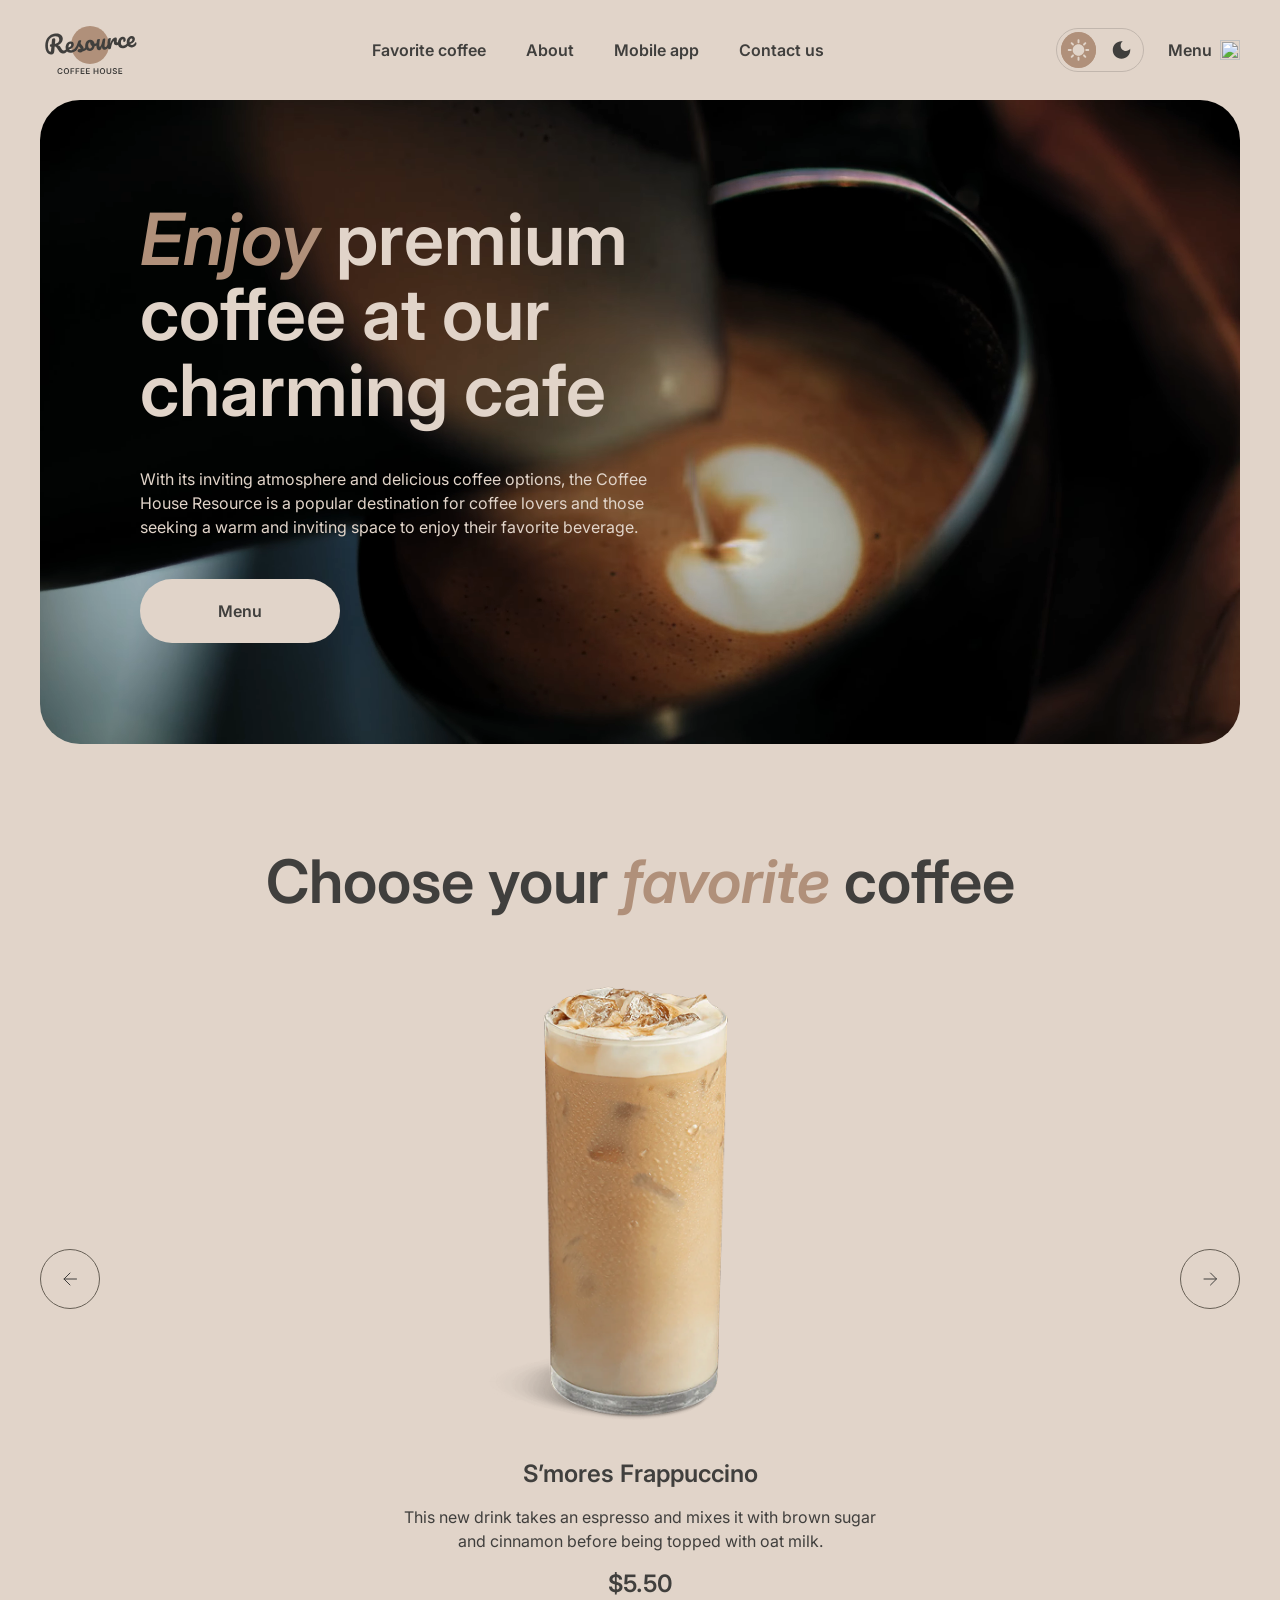
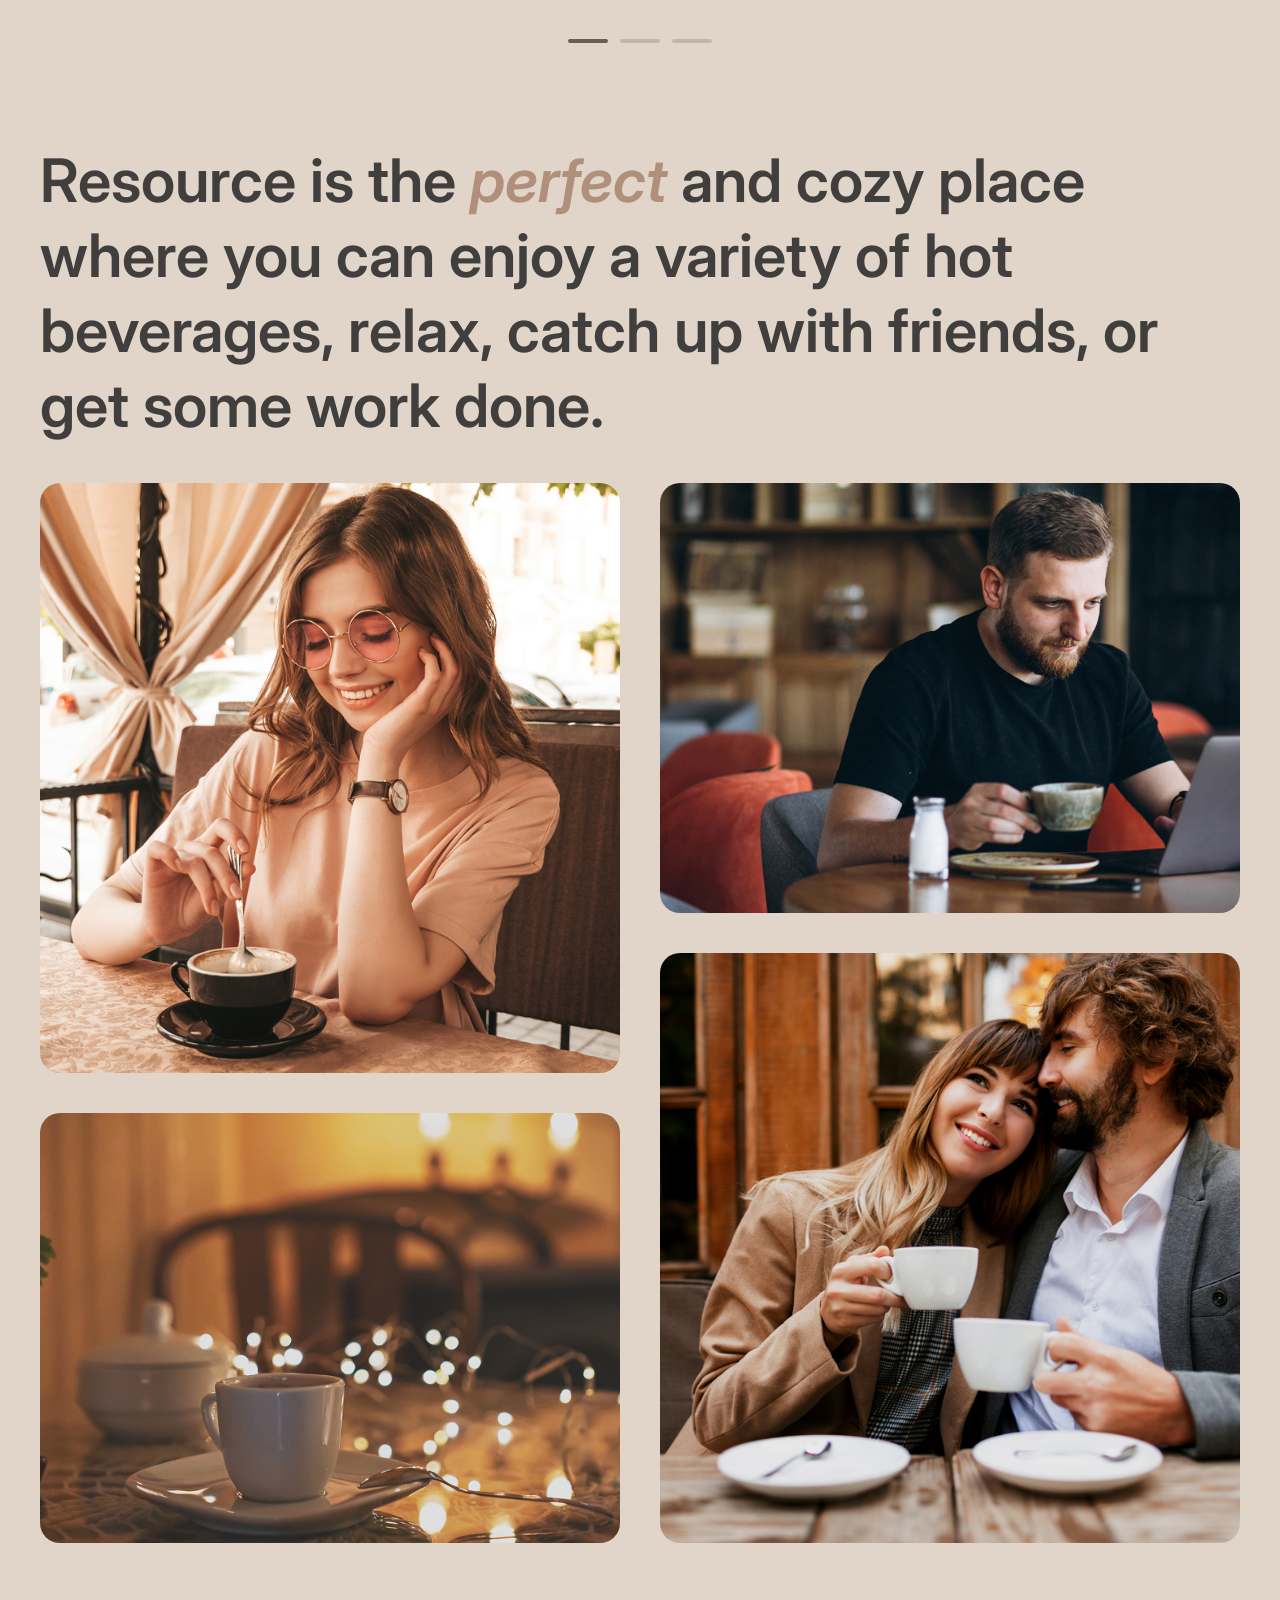
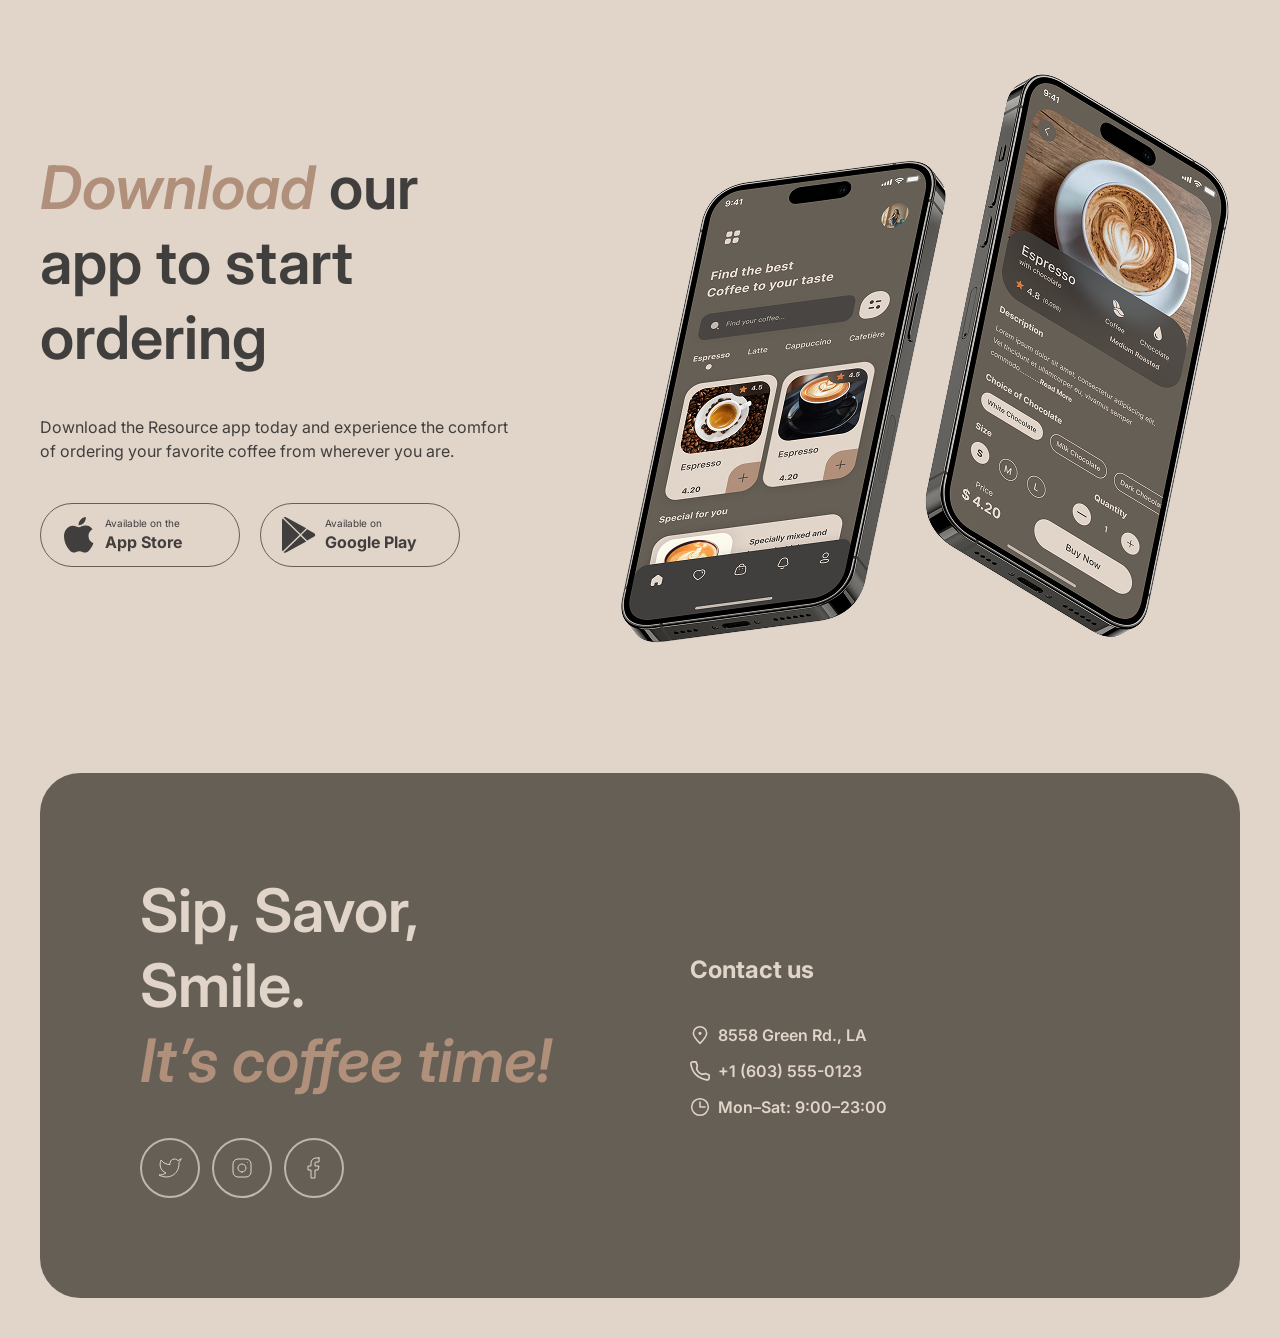
==== commit 7b2e0258: "feat: changinf hero background to a video" ====
--- a/index.html
+++ b/index.html
@@ -15,10 +15,11 @@
     />
 
     <link rel="stylesheet" href="assets/css/style.css" />
+    <link rel="stylesheet" href="assets/css/components/header.css" />
+    <link rel="stylesheet" href="assets/css/components/footer.css" />
   </head>
 
   <body>
-    <!-- --- HEADER --- -->
 
     <header class="header">
       <div class="container header__container">
@@ -134,6 +135,9 @@
     <main>
       <section class="hero">
         <div class="container hero__container">
+            <video class="hero__video" autoplay muted loop preload="metadata" poster="assets/images/img-hero.jpg">
+              <source src="assets/video/hero.webm" type="video/webm">
+            </video>
           <div class="hero__content">
             <h1 class="hero__title"><em>Enjoy</em> premium coffee at our charming cafe</h1>
 
--- a/assets/css/style.css
+++ b/assets/css/style.css
@@ -136,204 +136,6 @@
   line-height: 1.25;
 }
 
-/* --- HEADER --- */
-
-.header {
-  padding: 20px 0;
-}
-
-.header__container {
-  width: 100%;
-  max-width: 1360px;
-
-  margin: 0 auto;
-  padding-inline: 40px;
-
-  min-height: 60px;
-
-  display: flex;
-  align-items: center;
-  justify-content: space-between;
-}
-
-.logo {
-  display: block;
-  width: 100px;
-  height: 60px;
-  flex-shrink: 0;
-}
-
-.logo__dark {
-  display: none;
-}
-
-body.dark .logo__light {
-  display: none;
-}
-
-body.dark .logo__dark {
-  display: block;
-}
-
-/* Navigation */
-
-.nav {
-  flex: 1;
-}
-
-.nav__list {
-  display: flex;
-  align-items: center;
-  justify-content: center;
-
-  gap: 40px;
-}
-
-.nav a,
-.menu-link {
-  font-size: 16px;
-  font-weight: 600;
-  line-height: 1.5;
-}
-
-/* Header controls */
-
-.header__actions {
-  display: flex;
-  align-items: center;
-
-  gap: 24px;
-}
-
-/* Theme switch */
-
-.theme-switch {
-  width: 88px;
-  height: 44px;
-
-  padding: 4px;
-
-  display: flex;
-  align-items: center;
-
-  gap: 8px;
-
-  border: 1px solid var(--theme-switch-border);
-  border-radius: var(--border-radius-round);
-}
-
-.theme-switch__option {
-  width: 36px;
-  height: 36px;
-
-  display: flex;
-  align-items: center;
-  justify-content: center;
-
-  border-radius: 50%;
-}
-
-.theme-switch__option img {
-  width: 100%;
-  height: 100%;
-}
-
-.theme-switch__option--light {
-  background: var(--accent);
-}
-
-.theme-switch__option--dark {
-  background: transparent;
-}
-
-body.dark .theme-switch__option--light {
-  background: transparent;
-}
-
-body.dark .theme-switch__option--dark {
-  background: var(--background-container);
-}
-
-.theme-icon--dark {
-  display: none;
-}
-
-body.dark .theme-icon--light {
-  display: none;
-}
-
-body.dark .theme-icon--dark {
-  display: block;
-}
-
-/* Menu */
-
-.menu-link {
-  display: flex;
-  align-items: center;
-
-  gap: 8px;
-}
-
-.menu-link img {
-  width: 20px;
-  height: 20px;
-}
-
-/* Burger */
-
-.burger {
-  width: 44px;
-  height: 44px;
-
-  display: none;
-  align-items: center;
-  justify-content: center;
-
-  border: 1px solid var(--text-dark);
-  border-radius: 50%;
-
-  flex-shrink: 0;
-}
-
-.burger img {
-  width: 16px;
-  height: 8px;
-}
-
-/* Mobile menu hidden by default */
-
-.mobile-menu {
-  display: none;
-}
-
-/* Burger icons: depends on theme + open/closed state */
-
-/* Hide all burger images first */
-body .burger .burger__open,
-body .burger .burger__close {
-  display: none;
-}
-
-/* Light theme + menu closed */
-body:not(.dark):not(.menu-open) .burger .burger__open.theme-icon--light {
-  display: block;
-}
-
-/* Dark theme + menu closed */
-body.dark:not(.menu-open) .burger .burger__open.theme-icon--dark {
-  display: block;
-}
-
-/* Light theme + menu open */
-body:not(.dark).menu-open .burger .burger__close.theme-icon--light {
-  display: block;
-}
-
-/* Dark theme + menu open */
-body.dark.menu-open .burger .burger__close.theme-icon--dark {
-  display: block;
-}
 
 /* --- HERO --- */
 
@@ -345,12 +147,21 @@
   display: flex;
   align-items: center;
 
-  background-image: url("../images/img-hero.jpg");
-  background-repeat: no-repeat;
-  background-position: center;
-  background-size: cover;
+  position: relative;
+  overflow: hidden;
 
   border-radius: var(--border-radius-large);
+}
+
+.hero__video {
+  object-fit: cover;
+  position: absolute;
+  top: 0;
+  left: 0;
+  width: 100%;
+  height: 100%;
+  z-index: -1;
+  display: block;
 }
 
 .hero__content {
@@ -698,222 +509,10 @@
   object-fit: contain;
 }
 
-/* --- CONTACTS / FOOTER --- */
-
-.contacts {
-  margin-top: 100px;
-
-  padding: 0 40px 40px;
-}
-
-.contacts__container {
-  min-height: 450px;
-
-  padding: 100px;
-
-  display: flex;
-  align-items: center;
-  justify-content: space-between;
-
-  gap: 100px;
-
-  background: var(--background-container);
-  color: var(--text-light);
-
-  border-radius: var(--border-radius-large);
-}
-
-.contacts__offer,
-.contacts__info {
-  width: 100%;
-  max-width: 530px;
-}
-
-.contacts__offer {
-  display: flex;
-  flex-direction: column;
-
-  gap: 40px;
-}
-
-.contacts__title {
-  font-size: 60px;
-  font-weight: 600;
-  line-height: 1.25;
-}
-
-/* Social buttons */
-
-.socials {
-  display: flex;
-  
-  gap: 12px;
-}
-
-.socials__icon {
-  display: block;
-
-  width: 24px;
-  height: 24px;
-
-  flex-shrink: 0;
-
-  background-color: currentColor;
-
-  -webkit-mask-repeat: no-repeat;
-  -webkit-mask-position: center;
-  -webkit-mask-size: contain;
-
-  mask-repeat: no-repeat;
-  mask-position: center;
-  mask-size: contain;
-}
-
-.socials__link {
-  width: 60px;
-  height: 60px;
-
-  display: flex;
-  align-items: center;
-  justify-content: center;
-
-  background: transparent;
-  border: 2px solid var(--border-light);
-  border-radius: 50%;
-
-  transition:
-    background-color 0.2s ease,
-    border-color 0.2s ease;
-}
-
-.socials__link img {
-  width: 24px;
-  height: 24px;
-  transition: filter 0.2s ease;
-}
-
-/* Contact information */
-
-.contacts__info {
-  display: flex;
-  flex-direction: column;
-
-  gap: 40px;
-}
-
-.contacts__info-title {
-  font-size: 24px;
-  line-height: 1.25;
-}
-
-.contacts__list {
-  display: flex;
-  flex-direction: column;
-
-  align-items: flex-start;
-
-  gap: 16px;
-}
-
-.contacts__info-item {
-  display: flex;
-  align-items: center;
-
-  gap: 8px;
-
-  font-weight: 600;
-}
-
-.contacts__info-item img {
-  width: 20px;
-  height: 20px;
-}
 
 /* --- HOVER STATES --- */
 
 @media (hover: hover) and (pointer: fine) {
-  .nav a,
-  .menu-link {
-    position: relative;
-  }
-
-  .nav a::after,
-  .menu-link::after {
-    content: "";
-    position: absolute;
-    left: 0;
-    bottom: -4px;
-    width: 100%;
-    height: 2px;
-    background: currentColor;
-    transform: scaleX(0);
-    transform-origin: center;
-    transition: transform 0.2s ease;
-  }
-
-  .nav a:hover::after,
-  .menu-link:hover::after {
-    transform: scaleX(1);
-  }
-
-  /* Theme switch */
-
-  .theme-switch {
-    transition: border-color 0.2s ease;
-  }
-
-  /*THEME SWITCH ICON STATES */
-
-  .theme-switch__sun-dark,
-  .theme-switch__sun-hover,
-  .theme-switch__sun-dark-hover,
-  .theme-switch__moon-dark,
-  .theme-switch__moon-hover {
-    display: none;
-  }
-
-  /* LIGHT THEME DEFAULT */
-
-  body:not(.dark) .theme-switch__sun-light {
-    display: block;
-  }
-
-  body:not(.dark) .theme-switch__moon-light {
-    display: block;
-  }
-
-  /* DARK THEME DEFAULT */
-
-  body.dark .theme-switch__sun-light,
-  body.dark .theme-switch__moon-light {
-    display: none;
-  }
-
-  body.dark .theme-switch__sun-dark,
-  body.dark .theme-switch__moon-dark {
-    display: block;
-  }
-
-  /* THEME SWITCH HOVER */
-
-  @media (hover: hover) and (pointer: fine) {
-    body:not(.dark) .theme-switch:hover .theme-switch__moon-light {
-      display: none;
-    }
-
-    body:not(.dark) .theme-switch:hover .theme-switch__moon-hover {
-      display: block;
-    }
-
-    body.dark .theme-switch:hover .theme-switch__sun-dark {
-      display: none;
-    }
-
-    body.dark .theme-switch:hover .theme-switch__sun-dark-hover {
-      display: block;
-    }
-  }
-
   /* Slider arrows */
 
   .slider__arrow {
@@ -973,159 +572,11 @@
   body.dark .store-button:hover .theme-icon--light {
     display: block;
   }
-
-  /* Social buttons */
-
-  .socials__link {
-    transition:
-      background-color 0.2s ease,
-      color 0.2s ease,
-      border-color 0.2s ease;
-  }
-
-  /* Light theme hover */
-  body:not(.dark) .socials__link:hover {
-    background: var(--text-light);
-    border-color: var(--text-light);
-  }
-
-  body:not(.dark) .socials__link:hover img {
-    filter: invert(0.95) brightness(0.65) saturate(1.2);
-  }
-
-  /* Dark theme hover */
-  body.dark .socials__link:hover {
-    background: var(--border-light);
-    border-color: var(--theme-switch-border);
-  }
-
-  body.dark .socials__link:hover img {
-    filter: none;
-  }
-
-  /* Footer links */
-
-  .contacts__info-item a {
-    position: relative;
-  }
-
-  .contacts__info-item a::after {
-    content: "";
-    position: absolute;
-    left: 0;
-    bottom: -4px;
-    width: 100%;
-    height: 2px;
-    background: currentColor;
-    transform: scaleX(0);
-    transition: transform 0.2s ease;
-  }
-
-  .contacts__info-item a:hover::after {
-    transform: scaleX(1);
-  }
-}
-
-.mobile-menu {
-  display: none;
 }
 
 /* --- TABLET --- */
 
 @media (max-width: 768px) {
-  .theme-switch__sun-hover,
-  .theme-switch__sun-dark-hover,
-  .theme-switch__moon-hover,
-  .theme-switch__sun-dark,
-  .theme-switch__moon-dark {
-    display: none !important;
-  }
-
-  body:not(.dark) .theme-switch__sun-light,
-  body:not(.dark) .theme-switch__moon-light {
-    display: block !important;
-  }
-
-  body.dark .theme-switch__sun-light,
-  body.dark .theme-switch__moon-light {
-    display: none !important;
-  }
-
-  body.dark .theme-switch__sun-dark,
-  body.dark .theme-switch__moon-dark {
-    display: block !important;
-  }
-
-  /* Mobile menu */
-
-  body.menu-open .mobile-menu {
-    display: flex;
-  }
-
-  .mobile-menu {
-    width: 100%;
-
-    padding: 60px 16px;
-
-    flex-direction: column;
-    align-items: center;
-
-    gap: 100px;
-
-    background: var(--background);
-  }
-
-  .mobile-menu__nav {
-    width: 100%;
-
-    display: flex;
-    flex-direction: column;
-    align-items: center;
-
-    gap: 60px;
-  }
-
-  .mobile-menu__nav a {
-    width: 100%;
-
-    text-align: center;
-
-    font-size: 32px;
-    font-weight: 600;
-    line-height: 1.25;
-  }
-
-  .mobile-menu__menu-link {
-    display: flex;
-    align-items: center;
-
-    gap: 16px;
-
-    font-size: 32px;
-    font-weight: 600;
-    line-height: 1.25;
-  }
-
-  .mobile-menu__menu-link img {
-    width: 40px;
-    height: 40px;
-  }
-
-  /* Header */
-
-  .nav,
-  .menu-link {
-    display: none;
-  }
-
-  .header__actions {
-    margin-left: auto;
-  }
-
-  .burger {
-    display: flex;
-  }
-
   /* Hero */
 
   .hero__container {
@@ -1156,67 +607,18 @@
   .mobile-app__image {
     align-self: center;
   }
-
-  /* Footer */
-
-  .contacts__container {
-    padding: 100px 60px;
-
-    flex-direction: column;
-    align-items: flex-start;
-  }
-
-  .contacts__offer,
-  .contacts__info {
-    max-width: none;
-  }
 }
 
 /* MOBILE */
 
 @media (max-width: 600px) {
-  .header__container {
-    padding-inline: 16px;
-  }
-  .header__actions {
-    gap: 12px;
-  }
-
-  .theme-switch__sun-hover,
-  .theme-switch__sun-dark-hover,
-  .theme-switch__moon-hover,
-  .theme-switch__sun-dark,
-  .theme-switch__moon-dark {
-    display: none !important;
-  }
-
-  body:not(.dark) .theme-switch__sun-light,
-  body:not(.dark) .theme-switch__moon-light {
-    display: block !important;
-  }
-
-  body.dark .theme-switch__sun-light,
-  body.dark .theme-switch__moon-light {
-    display: none !important;
-  }
-
-  body.dark .theme-switch__sun-dark,
-  body.dark .theme-switch__moon-dark {
-    display: block !important;
-  }
-
   main > section {
     padding-inline: 16px;
   }
 
-  .contacts {
-    padding-inline: 16px;
-  }
-
   /* Headings */
 
-  .section-title,
-  .contacts__title {
+  .section-title {
     font-size: 42px;
   }
 
@@ -1257,10 +659,4 @@
     width: 100%;
     height: auto;
   }
-
-  /* Footer */
-
-  .contacts__container {
-    padding: 60px 16px;
-  }
 }
--- a/assets/css/components/header.css
+++ b/assets/css/components/header.css
@@ -0,0 +1,424 @@
+/* --- HEADER --- */
+
+.header {
+  padding: 20px 0;
+}
+
+.header__container {
+  width: 100%;
+  max-width: 1360px;
+
+  margin: 0 auto;
+  padding-inline: 40px;
+
+  min-height: 60px;
+
+  display: flex;
+  align-items: center;
+  justify-content: space-between;
+}
+
+.logo {
+  display: block;
+  width: 100px;
+  height: 60px;
+  flex-shrink: 0;
+}
+
+.logo__dark {
+  display: none;
+}
+
+body.dark .logo__light {
+  display: none;
+}
+
+body.dark .logo__dark {
+  display: block;
+}
+
+/* Navigation */
+
+.nav {
+  flex: 1;
+}
+
+.nav__list {
+  display: flex;
+  align-items: center;
+  justify-content: center;
+
+  gap: 40px;
+}
+
+.nav a,
+.menu-link {
+  font-size: 16px;
+  font-weight: 600;
+  line-height: 1.5;
+}
+
+/* Header controls */
+
+.header__actions {
+  display: flex;
+  align-items: center;
+
+  gap: 24px;
+}
+
+/* Theme switch */
+
+.theme-switch {
+  width: 88px;
+  height: 44px;
+
+  padding: 4px;
+
+  display: flex;
+  align-items: center;
+
+  gap: 8px;
+
+  border: 1px solid var(--theme-switch-border);
+  border-radius: var(--border-radius-round);
+}
+
+.theme-switch__option {
+  width: 36px;
+  height: 36px;
+
+  display: flex;
+  align-items: center;
+  justify-content: center;
+
+  border-radius: 50%;
+}
+
+.theme-switch__option img {
+  width: 100%;
+  height: 100%;
+}
+
+.theme-switch__option--light {
+  background: var(--accent);
+}
+
+.theme-switch__option--dark {
+  background: transparent;
+}
+
+body.dark .theme-switch__option--light {
+  background: transparent;
+}
+
+body.dark .theme-switch__option--dark {
+  background: var(--background-container);
+}
+
+.theme-icon--dark {
+  display: none;
+}
+
+body.dark .theme-icon--light {
+  display: none;
+}
+
+body.dark .theme-icon--dark {
+  display: block;
+}
+
+/* Menu */
+
+.menu-link {
+  display: flex;
+  align-items: center;
+
+  gap: 8px;
+}
+
+.menu-link img {
+  width: 20px;
+  height: 20px;
+}
+
+/* Burger */
+
+.burger {
+  width: 44px;
+  height: 44px;
+
+  display: none;
+  align-items: center;
+  justify-content: center;
+
+  border: 1px solid var(--text-dark);
+  border-radius: 50%;
+
+  flex-shrink: 0;
+}
+
+.burger img {
+  width: 16px;
+  height: 8px;
+}
+
+/* Mobile menu hidden by default */
+
+.mobile-menu {
+  display: none;
+}
+
+/* Burger icons: depends on theme + open/closed state */
+
+/* Hide all burger images first */
+body .burger .burger__open,
+body .burger .burger__close {
+  display: none;
+}
+
+/* Light theme + menu closed */
+body:not(.dark):not(.menu-open) .burger .burger__open.theme-icon--light {
+  display: block;
+}
+
+/* Dark theme + menu closed */
+body.dark:not(.menu-open) .burger .burger__open.theme-icon--dark {
+  display: block;
+}
+
+/* Light theme + menu open */
+body:not(.dark).menu-open .burger .burger__close.theme-icon--light {
+  display: block;
+}
+
+/* Dark theme + menu open */
+body.dark.menu-open .burger .burger__close.theme-icon--dark {
+  display: block;
+}
+
+/* --- HEADER HOVER STATES --- */
+
+@media (hover: hover) and (pointer: fine) {
+  .nav a,
+  .menu-link {
+    position: relative;
+  }
+
+  .nav a::after,
+  .menu-link::after {
+    content: "";
+    position: absolute;
+    left: 0;
+    bottom: -4px;
+    width: 100%;
+    height: 2px;
+    background: currentColor;
+    transform: scaleX(0);
+    transform-origin: center;
+    transition: transform 0.2s ease;
+  }
+
+  .nav a:hover::after,
+  .menu-link:hover::after {
+    transform: scaleX(1);
+  }
+
+  /* Theme switch */
+
+  .theme-switch {
+    transition: border-color 0.2s ease;
+  }
+
+  /*THEME SWITCH ICON STATES */
+
+  .theme-switch__sun-dark,
+  .theme-switch__sun-hover,
+  .theme-switch__sun-dark-hover,
+  .theme-switch__moon-dark,
+  .theme-switch__moon-hover {
+    display: none;
+  }
+
+  /* LIGHT THEME DEFAULT */
+
+  body:not(.dark) .theme-switch__sun-light {
+    display: block;
+  }
+
+  body:not(.dark) .theme-switch__moon-light {
+    display: block;
+  }
+
+  /* DARK THEME DEFAULT */
+
+  body.dark .theme-switch__sun-light,
+  body.dark .theme-switch__moon-light {
+    display: none;
+  }
+
+  body.dark .theme-switch__sun-dark,
+  body.dark .theme-switch__moon-dark {
+    display: block;
+  }
+
+  /* THEME SWITCH HOVER */
+
+  @media (hover: hover) and (pointer: fine) {
+    body:not(.dark) .theme-switch:hover .theme-switch__moon-light {
+      display: none;
+    }
+
+    body:not(.dark) .theme-switch:hover .theme-switch__moon-hover {
+      display: block;
+    }
+
+    body.dark .theme-switch:hover .theme-switch__sun-dark {
+      display: none;
+    }
+
+    body.dark .theme-switch:hover .theme-switch__sun-dark-hover {
+      display: block;
+    }
+  }
+}
+
+/* --- TABLET --- */
+
+@media (max-width: 768px) {
+  .theme-switch__sun-hover,
+  .theme-switch__sun-dark-hover,
+  .theme-switch__moon-hover,
+  .theme-switch__sun-dark,
+  .theme-switch__moon-dark {
+    display: none !important;
+  }
+
+  body:not(.dark) .theme-switch__sun-light,
+  body:not(.dark) .theme-switch__moon-light {
+    display: block !important;
+  }
+
+  body.dark .theme-switch__sun-light,
+  body.dark .theme-switch__moon-light {
+    display: none !important;
+  }
+
+  body.dark .theme-switch__sun-dark,
+  body.dark .theme-switch__moon-dark {
+    display: block !important;
+  }
+
+  /* Mobile menu */
+
+  body.menu-open .mobile-menu {
+    display: flex;
+  }
+
+  .mobile-menu {
+    position: fixed;
+    top: 0;
+    left: 0;
+
+    width: 100%;
+    height: 100vh;
+
+    padding: 60px 16px;
+
+    flex-direction: column;
+    align-items: center;
+
+    gap: 100px;
+
+    background: var(--background);
+
+    z-index: 999;
+
+    overflow-y: auto;
+  }
+
+  .mobile-menu__nav {
+    width: 100%;
+
+    display: flex;
+    flex-direction: column;
+    align-items: center;
+
+    gap: 60px;
+  }
+
+  .mobile-menu__nav a {
+    width: 100%;
+
+    text-align: center;
+
+    font-size: 32px;
+    font-weight: 600;
+    line-height: 1.25;
+  }
+
+  .mobile-menu__menu-link {
+    display: flex;
+    align-items: center;
+
+    gap: 16px;
+
+    font-size: 32px;
+    font-weight: 600;
+    line-height: 1.25;
+  }
+
+  .mobile-menu__menu-link img {
+    width: 40px;
+    height: 40px;
+  }
+
+  /* Header */
+
+  .nav,
+  .menu-link {
+    display: none;
+  }
+
+  .header__actions {
+    margin-left: auto;
+  }
+
+  .burger {
+    display: flex;
+  }
+}
+
+/* MOBILE */
+
+@media (max-width: 600px) {
+  .header__container {
+    padding-inline: 16px;
+  }
+  .header__actions {
+    gap: 12px;
+  }
+
+  .theme-switch__sun-hover,
+  .theme-switch__sun-dark-hover,
+  .theme-switch__moon-hover,
+  .theme-switch__sun-dark,
+  .theme-switch__moon-dark {
+    display: none !important;
+  }
+
+  body:not(.dark) .theme-switch__sun-light,
+  body:not(.dark) .theme-switch__moon-light {
+    display: block !important;
+  }
+
+  body.dark .theme-switch__sun-light,
+  body.dark .theme-switch__moon-light {
+    display: none !important;
+  }
+
+  body.dark .theme-switch__sun-dark,
+  body.dark .theme-switch__moon-dark {
+    display: block !important;
+  }
+}
--- a/assets/css/components/footer.css
+++ b/assets/css/components/footer.css
@@ -0,0 +1,221 @@
+/* --- CONTACTS / FOOTER --- */
+
+.contacts {
+  margin-top: 100px;
+
+  padding: 0 40px 40px;
+}
+
+.contacts__container {
+  min-height: 450px;
+
+  padding: 100px;
+
+  display: flex;
+  align-items: center;
+  justify-content: space-between;
+
+  gap: 100px;
+
+  background: var(--background-container);
+  color: var(--text-light);
+
+  border-radius: var(--border-radius-large);
+}
+
+.contacts__offer,
+.contacts__info {
+  width: 100%;
+  max-width: 530px;
+}
+
+.contacts__offer {
+  display: flex;
+  flex-direction: column;
+
+  gap: 40px;
+}
+
+.contacts__title {
+  font-size: 60px;
+  font-weight: 600;
+  line-height: 1.25;
+}
+
+/* Social buttons */
+
+.socials {
+  display: flex;
+
+  gap: 12px;
+}
+
+.socials__icon {
+  display: block;
+
+  width: 24px;
+  height: 24px;
+
+  flex-shrink: 0;
+
+  background-color: currentColor;
+
+  -webkit-mask-repeat: no-repeat;
+  -webkit-mask-position: center;
+  -webkit-mask-size: contain;
+
+  mask-repeat: no-repeat;
+  mask-position: center;
+  mask-size: contain;
+}
+
+.socials__link {
+  width: 60px;
+  height: 60px;
+
+  display: flex;
+  align-items: center;
+  justify-content: center;
+
+  background: transparent;
+  border: 2px solid var(--border-light);
+  border-radius: 50%;
+
+  transition:
+    background-color 0.2s ease,
+    border-color 0.2s ease;
+}
+
+.socials__link img {
+  width: 24px;
+  height: 24px;
+  transition: filter 0.2s ease;
+}
+
+/* Contact information */
+
+.contacts__info {
+  display: flex;
+  flex-direction: column;
+
+  gap: 40px;
+}
+
+.contacts__info-title {
+  font-size: 24px;
+  line-height: 1.25;
+}
+
+.contacts__list {
+  display: flex;
+  flex-direction: column;
+
+  align-items: flex-start;
+
+  gap: 16px;
+}
+
+.contacts__info-item {
+  display: flex;
+  align-items: center;
+
+  gap: 8px;
+
+  font-weight: 600;
+}
+
+.contacts__info-item img {
+  width: 20px;
+  height: 20px;
+}
+
+/* --- FOOTER HOVER STATES --- */
+
+@media (hover: hover) and (pointer: fine) {
+  /* Social buttons */
+
+  .socials__link {
+    transition:
+      background-color 0.2s ease,
+      color 0.2s ease,
+      border-color 0.2s ease;
+  }
+
+  /* Light theme hover */
+  body:not(.dark) .socials__link:hover {
+    background: var(--text-light);
+    border-color: var(--text-light);
+  }
+
+  body:not(.dark) .socials__link:hover img {
+    filter: invert(0.95) brightness(0.65) saturate(1.2);
+  }
+
+  /* Dark theme hover */
+  body.dark .socials__link:hover {
+    background: var(--border-light);
+    border-color: var(--theme-switch-border);
+  }
+
+  body.dark .socials__link:hover img {
+    filter: none;
+  }
+
+  /* Footer links */
+
+  .contacts__info-item a {
+    position: relative;
+  }
+
+  .contacts__info-item a::after {
+    content: "";
+    position: absolute;
+    left: 0;
+    bottom: -4px;
+    width: 100%;
+    height: 2px;
+    background: currentColor;
+    transform: scaleX(0);
+    transition: transform 0.2s ease;
+  }
+
+  .contacts__info-item a:hover::after {
+    transform: scaleX(1);
+  }
+}
+
+/* --- TABLET --- */
+
+@media (max-width: 768px) {
+  /* Footer */
+
+  .contacts__container {
+    padding: 100px 60px;
+
+    flex-direction: column;
+    align-items: flex-start;
+  }
+
+  .contacts__offer,
+  .contacts__info {
+    max-width: none;
+  }
+}
+
+/* MOBILE */
+
+@media (max-width: 600px) {
+  .contacts {
+    padding-inline: 16px;
+  }
+
+  .contacts__title {
+    font-size: 42px;
+  }
+
+  /* Footer */
+
+  .contacts__container {
+    padding: 60px 16px;
+  }
+}
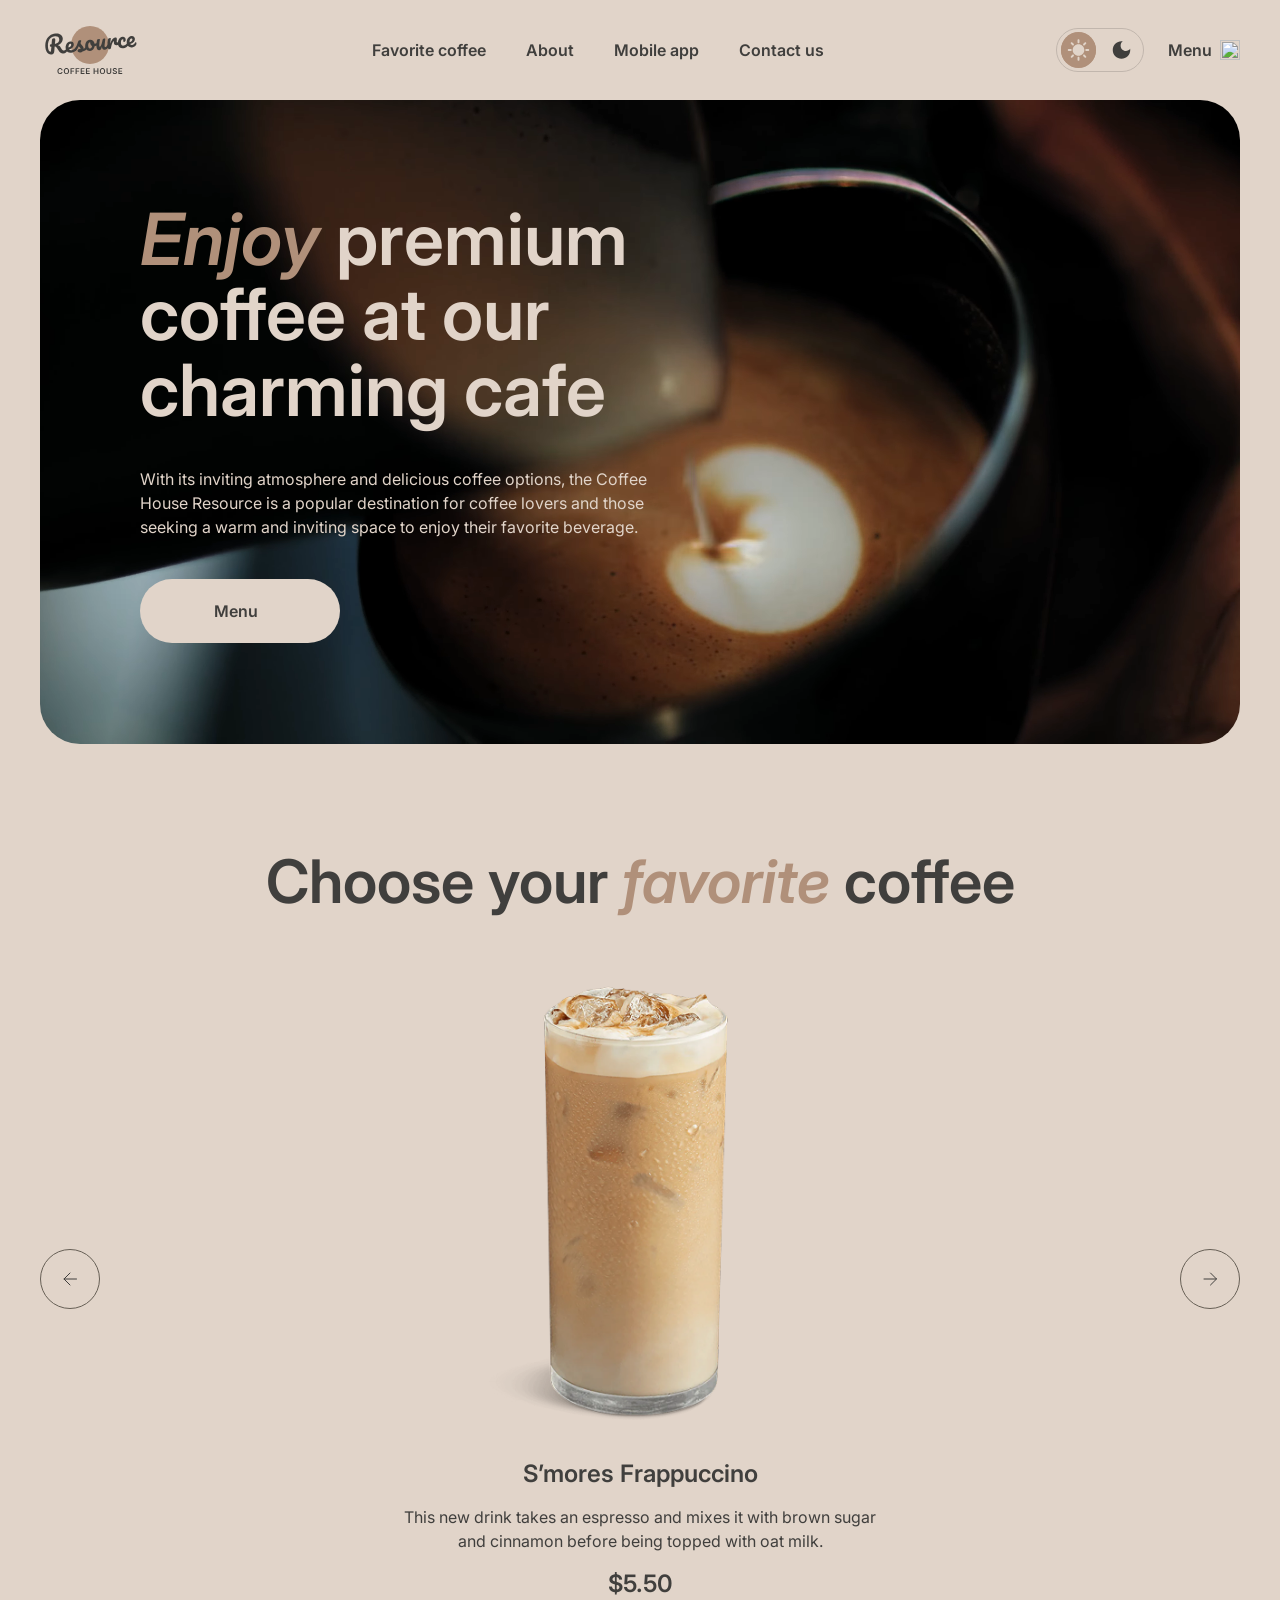
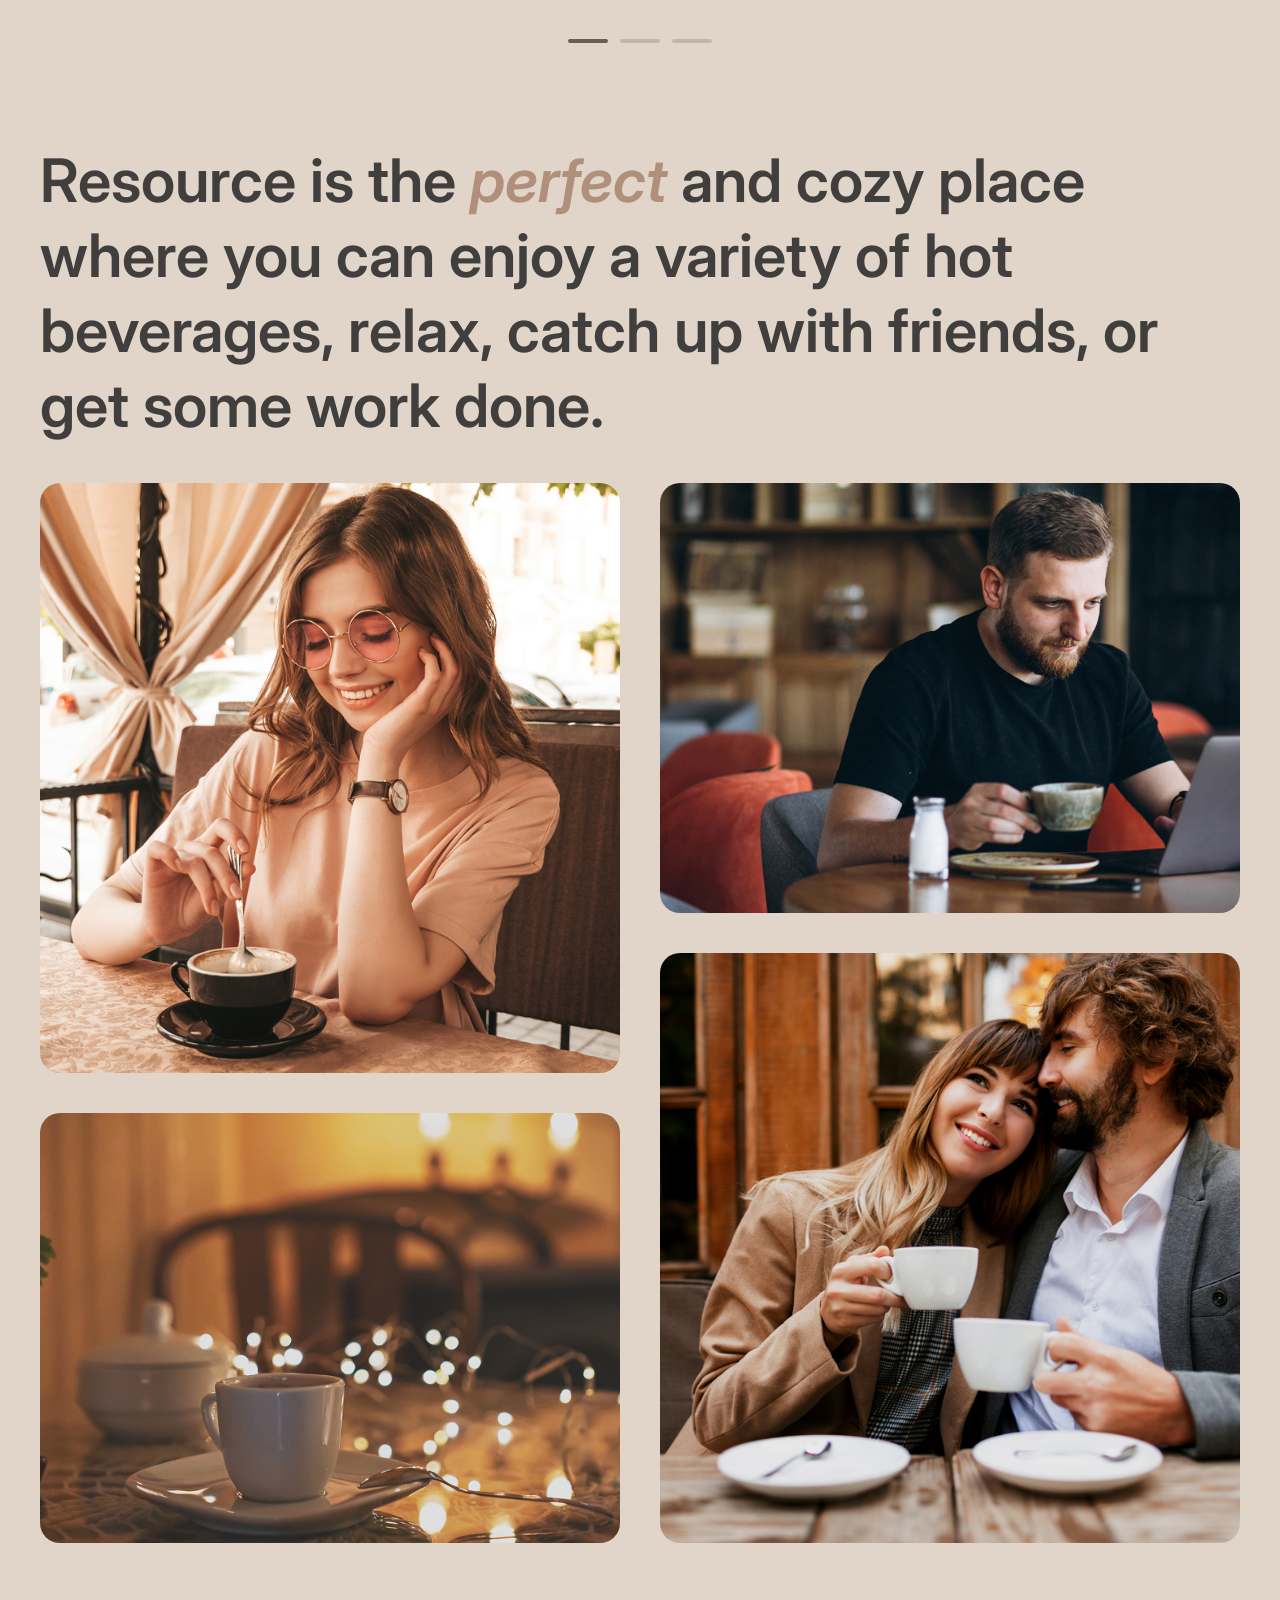
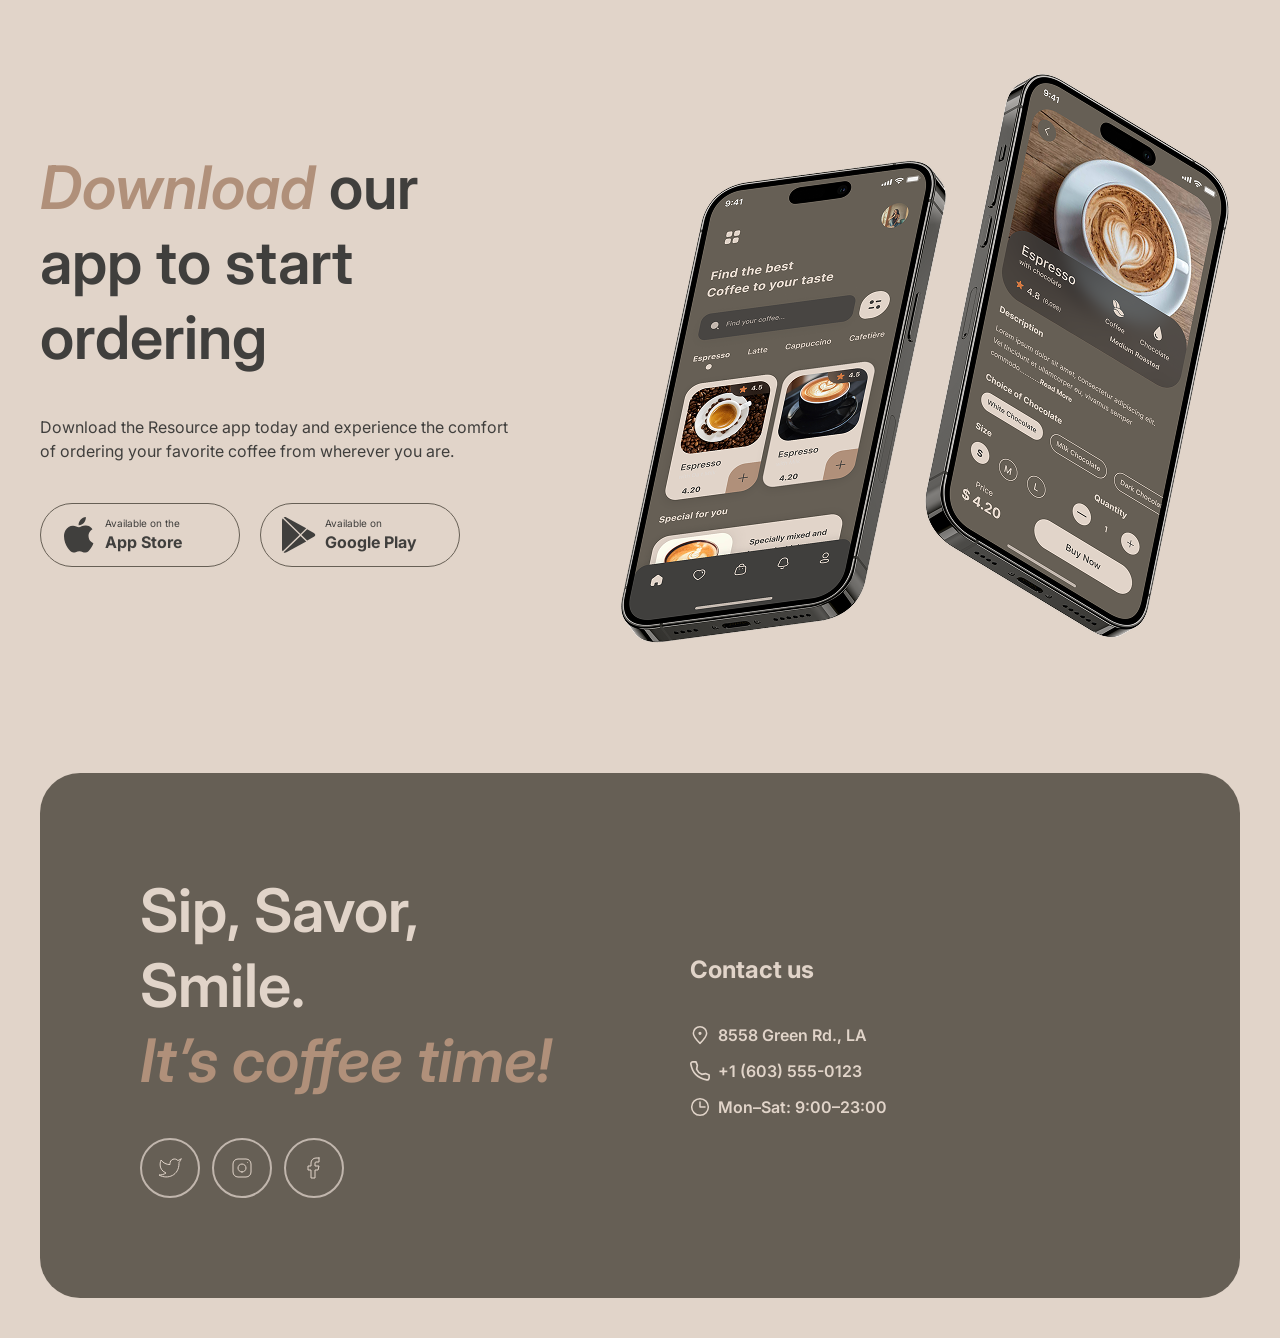
==== commit b99d050a: "feat: change the hover effect on the hero section" ====
--- a/index.html
+++ b/index.html
@@ -149,16 +149,7 @@
 
             <a href="menu/index.html" class="hero__button">
               Menu
-              <img
-                class="hero__button-icon theme-icon--light"
-                src="assets/icons/menu-coffee-cup.svg"
-                alt=""
-              />
-              <img
-                class="hero__button-icon theme-icon--dark"
-                src="assets/icons/menu-coffee-cup-dark.svg"
-                alt=""
-              />
+              <span class="hero__button-icon"></span>
             </a>
           </div>
         </div>
--- a/assets/css/style.css
+++ b/assets/css/style.css
@@ -1,662 +1,21 @@
-:root {
-  --background: #e1d4c9;
+/* CSS Organization */
 
-  --text-dark: #403f3d;
-  --text-light: #e1d4c9;
+/* Variables and themes */
+@import url("variables.css");
 
-  --accent: #b0907a;
+/* Fonts */
+@import url("fonts.css");
 
-  --border-light: #c1b6ad;
-  --background-container: #665f55;
+/* Global settings and resets */
+@import url("settings.css");
 
-  --slider-control-active: #665f55;
-  --slider-control-inactive: #c1b6ad;
+/* Main content styles */
+@import url("main.css");
 
-  --interactive-border: #665f55;
-  --interactive-hover-bg: #665f55;
-  --interactive-hover-text: #e1d4c9;
+/* Components */
+@import url("components/header.css");
+@import url("components/footer.css");
 
-  --theme-switch-border: #c1b6ad;
-  --theme-switch-border-hover: #665f55;
-
-  --container-width: 1360px;
-
-  --border-radius-large: 40px;
-  --border-radius-medium: 20px;
-  --border-radius-round: 100px;
-}
-
-body.dark {
-  --background: #292826;
-
-  --text-dark: #e1d4c9;
-  --text-light: #e1d4c9;
-
-  --border-light: #665f55;
-  --background-container: #403f3d;
-
-  --slider-control-active: #c1b6ad;
-  --slider-control-inactive: #665f55;
-
-  --interactive-border: #c1b6ad;
-  --interactive-hover-bg: #c1b6ad;
-  --interactive-hover-text: #403f3d;
-
-  --theme-switch-border: #665f55;
-  --theme-switch-border-hover: #c1b6ad;
-}
-
-*,
-*::before,
-*::after {
-  box-sizing: border-box;
-}
-
-html {
-  scroll-behavior: smooth;
-}
-
-body {
-  margin: 0;
-
-  font-family: "Inter", Arial, sans-serif;
-
-  background: var(--background);
-  color: var(--text-dark);
-}
-
-img {
-  display: block;
-  max-width: 100%;
-}
-
-a {
-  color: inherit;
-  text-decoration: none;
-}
-
-button {
-  padding: 0;
-
-  font: inherit;
-  color: inherit;
-
-  background: none;
-  border: none;
-
-  cursor: pointer;
-}
-
-ul {
-  margin: 0;
-  padding: 0;
-
-  list-style: none;
-}
-
-h1,
-h2,
-h3,
-p {
-  margin: 0;
-}
-
-address {
-  font-style: normal;
-}
-
-/* COMMON */
-
-.container {
-  width: 100%;
-  max-width: var(--container-width);
-
-  margin: 0 auto;
-}
-
-main {
-  display: flex;
-  flex-direction: column;
-
-  gap: 100px;
-}
-
-main > section {
-  padding-inline: 40px;
-}
-
-em {
-  color: var(--accent);
-  font-style: italic;
-}
-
-.section-title {
-  font-size: 60px;
-  font-weight: 600;
-  line-height: 1.25;
-}
-
-
-/* --- HERO --- */
-
-.hero__container {
-  min-height: 644px;
-
-  padding: 100px;
-
-  display: flex;
-  align-items: center;
-
-  position: relative;
-  overflow: hidden;
-
-  border-radius: var(--border-radius-large);
-}
-
-.hero__video {
-  object-fit: cover;
-  position: absolute;
-  top: 0;
-  left: 0;
-  width: 100%;
-  height: 100%;
-  z-index: -1;
-  display: block;
-}
-
-.hero__content {
-  width: 100%;
-  max-width: 530px;
-
-  display: flex;
-  flex-direction: column;
-
-  align-items: flex-start;
-
-  gap: 40px;
-
-  color: var(--text-light);
-}
-
-.hero__title {
-  font-size: 72px;
-  font-weight: 600;
-  line-height: 1.05;
-}
-
-.hero__description {
-  font-size: 16px;
-  line-height: 1.5;
-}
-
-.hero__button {
-  width: 200px;
-  min-height: 64px;
-
-  display: flex;
-  align-items: center;
-  justify-content: center;
-  gap: 8px;
-
-  border-radius: 100px;
-
-  font-size: 16px;
-  font-weight: 600;
-  line-height: 1.5;
-}
-
-body:not(.dark) .hero__button {
-  background: #e1d4c9;
-  color: #403f3d;
-}
-
-body.dark .hero__button {
-  background: #403f3d;
-  color: #e1d4c9;
-}
-
-/*cup icon in the menu button*/
-
-.hero__button .hero__button-icon {
-  display: none;
-  width: 20px;
-  height: 20px;
-}
-
-/* Hide dark theme icon by default */
-body.dark .hero__button .hero__button-icon.theme-icon--dark {
-  display: none;
-}
-
-@media (hover: hover) and (pointer: fine) {
-
-  /* light theme hover - show light icon only, button doesn't change */
-  body:not(.dark) .hero__button:hover .hero__button-icon.theme-icon--light {
-    display: block;
-  }
-
-  /* dark theme hover - show dark icon only, button doesn't change */
-  body.dark .hero__button:hover .hero__button-icon.theme-icon--dark {
-    display: block;
-  }
-}
-
-/* FAVORITE COFFEE */
-
-.favorite-coffee__container {
-  display: flex;
-  flex-direction: column;
-  align-items: center;
-
-  gap: 40px;
-}
-
-.favorite-coffee__title {
-  width: 100%;
-
-  text-align: center;
-}
-
-/* --- Slider --- */
-
-.slider {
-  width: 100%;
-
-  display: grid;
-  grid-template-columns: 60px 1fr 60px;
-
-  align-items: center;
-  gap: 40px;
-}
-
-/* Slider arrows */
-
-.slider__arrow {
-  width: 60px;
-  height: 60px;
-
-  display: flex;
-  align-items: center;
-  justify-content: center;
-
-  border: 1px solid var(--interactive-border);
-  border-radius: 50%;
-}
-
-.slider__arrow img {
-  width: 24px;
-  height: 24px;
-  max-width: 24px;
-  max-height: 24px;
-  flex: 0 0 24px;
-  object-fit: contain;
-}
-
-/* Visible slider */
-
-.slider__viewport {
-  width: 100%;
-  min-width: 0;
-
-  overflow: hidden;
-}
-
-/* Contains all slides */
-
-.slider__track {
-  width: 100%;
-}
-
-/* Individual coffee */
-
-.slider__slide {
-  display: none;
-
-  width: 100%;
-  max-width: 480px;
-
-  margin: 0 auto;
-
-  flex-direction: column;
-  align-items: center;
-
-  gap: 20px;
-
-  text-align: center;
-}
-
-/* Only current slide is visible for Part 1 */
-
-.slider__slide--active {
-  display: flex;
-}
-
-/* Coffee image */
-
-.slider__image {
-  width: 100%;
-  max-width: 480px;
-
-  aspect-ratio: 1 / 1;
-
-  object-fit: contain;
-}
-
-/* Coffee text */
-
-.slider__description {
-  width: 100%;
-
-  display: flex;
-  flex-direction: column;
-
-  gap: 16px;
-}
-
-.slider__name,
-.slider__price {
-  font-size: 24px;
-  font-weight: 600;
-  line-height: 1.25;
-}
-
-.slider__text {
-  font-size: 16px;
-  line-height: 1.5;
-}
-
-/* Slider progress */
-
-.slider__controls {
-  display: flex;
-  gap: 12px;
-}
-
-.slider__control {
-  width: 40px;
-  height: 4px;
-
-  background: var(--slider-control-inactive);
-
-  border-radius: var(--border-radius-round);
-}
-
-.slider__control--active {
-  background: var(--slider-control-active);
-}
-
-/* --- ABOUT --- */
-
-.about .container {
-  display: flex;
-  flex-direction: column;
-
-  gap: 40px;
-}
-
-.about__images {
-  display: grid;
-
-  grid-template-columns: repeat(2, 1fr);
-
-  gap: 40px;
-}
-
-.about__column {
-  display: flex;
-  flex-direction: column;
-
-  gap: 40px;
-}
-
-.about__image {
-  width: 100%;
-
-  overflow: hidden;
-
-  border-radius: var(--border-radius-medium);
-}
-
-.about__image--large {
-  height: 590px;
-}
-
-.about__image--small {
-  height: 430px;
-}
-
-.about__image img {
-  width: 100%;
-  height: 100%;
-
-  object-fit: cover;
-}
-
-/* --- MOBILE APP --- */
-
-.mobile-app__container {
-  display: flex;
-  align-items: center;
-  justify-content: space-between;
-
-  gap: 100px;
-}
-
-.mobile-app__offer {
-  width: 100%;
-  max-width: 630px;
-
-  display: flex;
-  flex-direction: column;
-
-  gap: 40px;
-}
-
-.mobile-app__description {
-  font-size: 16px;
-  line-height: 1.5;
-}
-
-.mobile-app__buttons {
-  display: flex;
-
-  gap: 20px;
-}
-
-.store-button {
-  width: 200px;
-  height: 64px;
-
-  padding: 12px 20px;
-
-  display: flex;
-  align-items: center;
-
-  gap: 8px;
-
-  border: 1px solid var(--interactive-border);
-  border-radius: var(--border-radius-round);
-}
-
-.store-button__icon {
-  width: 36px;
-  height: 36px;
-
-  object-fit: contain;
-}
-
-.store-button__text {
-  display: flex;
-  flex-direction: column;
-
-  align-items: flex-start;
-}
-
-.store-button__text small {
-  font-size: 10px;
-  line-height: 1.4;
-}
-
-.store-button__text strong {
-  font-size: 16px;
-  line-height: 1.5;
-}
-
-.mobile-app__image {
-  width: 630px;
-  height: 630px;
-
-  object-fit: contain;
-}
-
-
-/* --- HOVER STATES --- */
-
-@media (hover: hover) and (pointer: fine) {
-  /* Slider arrows */
-
-  .slider__arrow {
-    transition:
-      background-color 0.2s ease,
-      border-color 0.2s ease;
-  }
-
-  .slider__arrow:hover {
-    background: var(--interactive-hover-bg);
-    border-color: var(--interactive-hover-bg);
-  }
-
-  body:not(.dark) .slider__arrow:hover .theme-icon--light {
-    display: none;
-  }
-
-  body:not(.dark) .slider__arrow:hover .theme-icon--dark {
-    display: block;
-  }
-
-  body.dark .slider__arrow:hover .theme-icon--dark {
-    display: none;
-  }
-
-  body.dark .slider__arrow:hover .theme-icon--light {
-    display: block;
-  }
-
-  /* App Store / Google Play */
-
-  .store-button {
-    transition:
-      background-color 0.2s ease,
-      color 0.2s ease,
-      border-color 0.2s ease;
-  }
-
-  .store-button:hover {
-    background: var(--interactive-hover-bg);
-    color: var(--interactive-hover-text);
-    border-color: var(--interactive-hover-bg);
-  }
-
-  body:not(.dark) .store-button:hover .theme-icon--light {
-    display: none;
-  }
-
-  body:not(.dark) .store-button:hover .theme-icon--dark {
-    display: block;
-  }
-
-  body.dark .store-button:hover .theme-icon--dark {
-    display: none;
-  }
-
-  body.dark .store-button:hover .theme-icon--light {
-    display: block;
-  }
-}
-
-/* --- TABLET --- */
-
-@media (max-width: 768px) {
-  /* Hero */
-
-  .hero__container {
-    padding: 100px 60px;
-  }
-
-  /* About */
-
-  .about__images {
-    grid-template-columns: 1fr;
-  }
-
-  .about__image--small {
-    display: none;
-  }
-
-  /* Mobile app */
-
-  .mobile-app__container {
-    flex-direction: column;
-    align-items: flex-start;
-  }
-
-  .mobile-app__offer {
-    max-width: none;
-  }
-
-  .mobile-app__image {
-    align-self: center;
-  }
-}
-
-/* MOBILE */
-
-@media (max-width: 600px) {
-  main > section {
-    padding-inline: 16px;
-  }
-
-  /* Headings */
-
-  .section-title {
-    font-size: 42px;
-  }
-
-  .hero__title {
-    font-size: 42px;
-  }
-
-  /* Hero */
-
-  .hero__container {
-    min-height: 552px;
-
-    padding: 60px 16px;
-  }
-
-  /* Slider */
-
-  .slider {
-    display: block;
-  }
-
-  .slider__arrow {
-    display: none;
-  }
-
-  .slider__image {
-    width: 100%;
-    height: auto;
-  }
-
-  /* Mobile app */
-
-  .mobile-app__buttons {
-    flex-direction: column;
-  }
-
-  .mobile-app__image {
-    width: 100%;
-    height: auto;
-  }
-}+/* Additional styles */
+@import url("menu.css");
+@import url("modal.css");
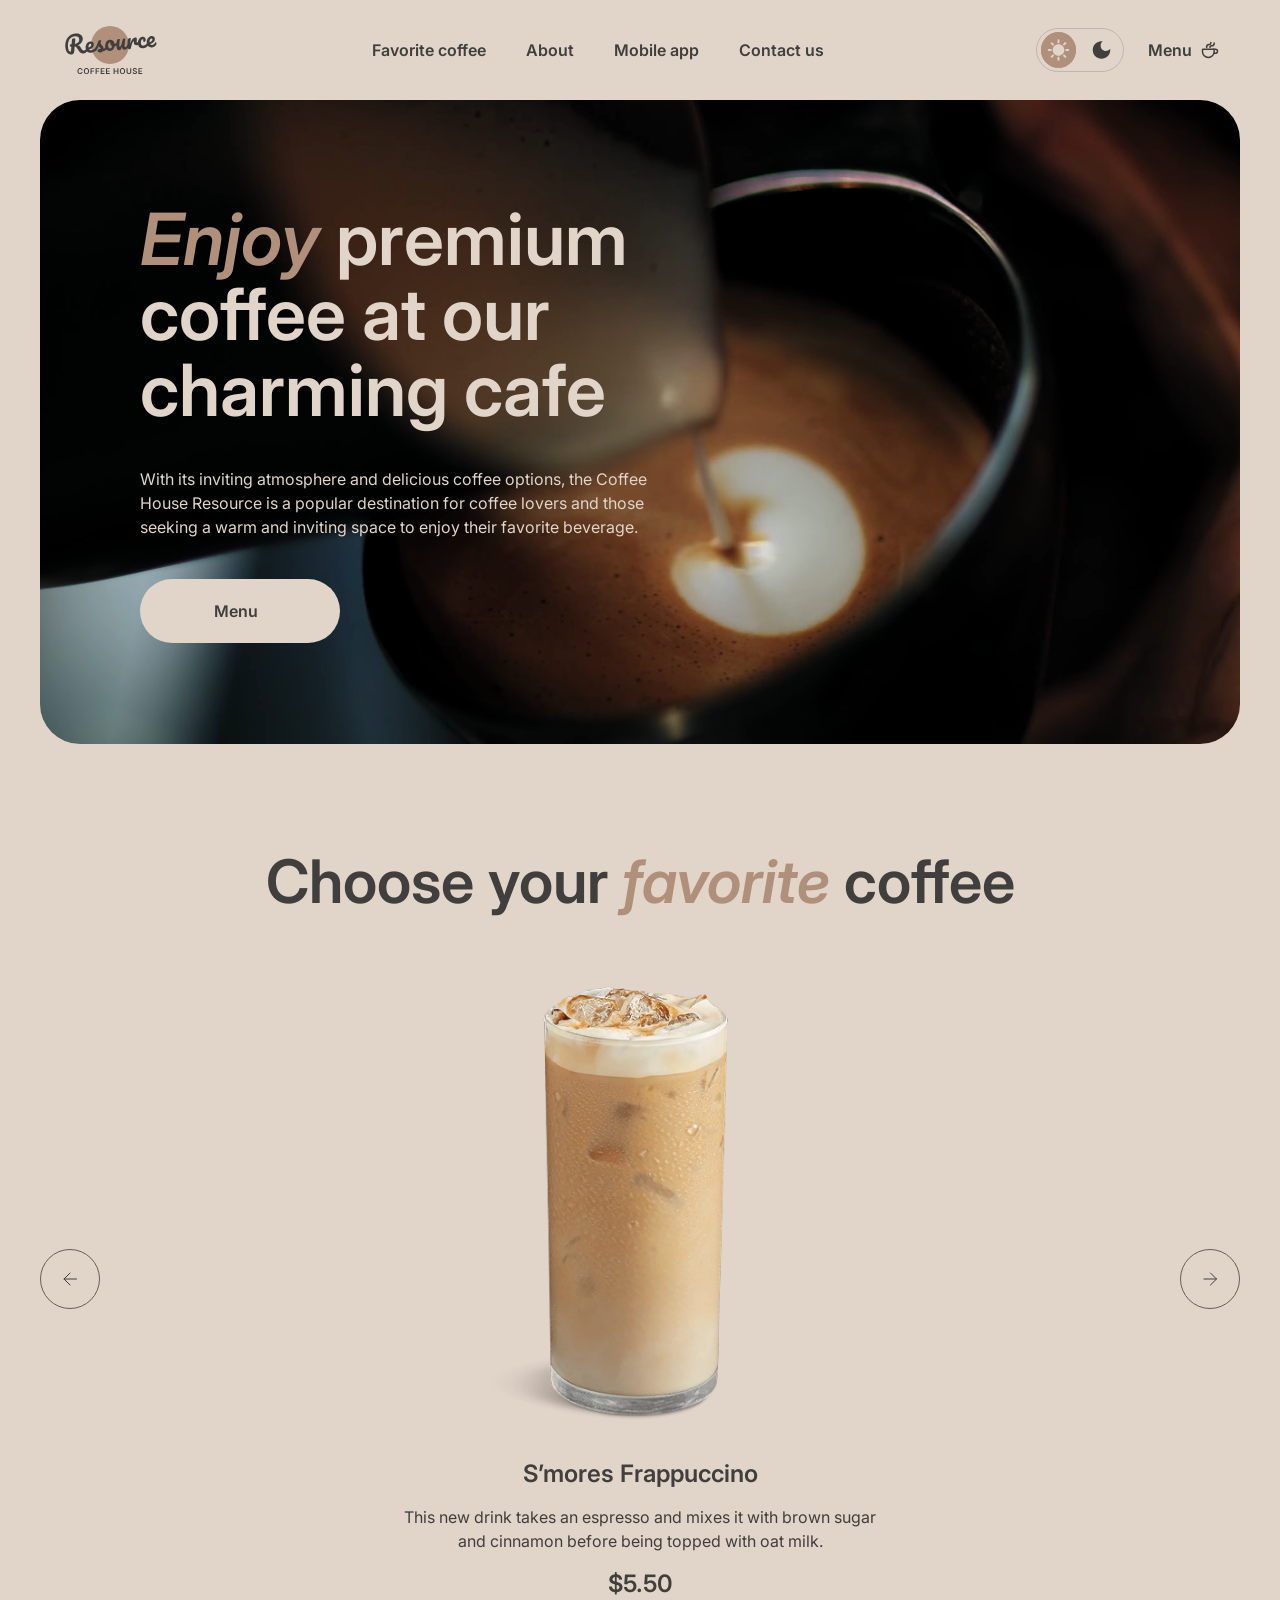
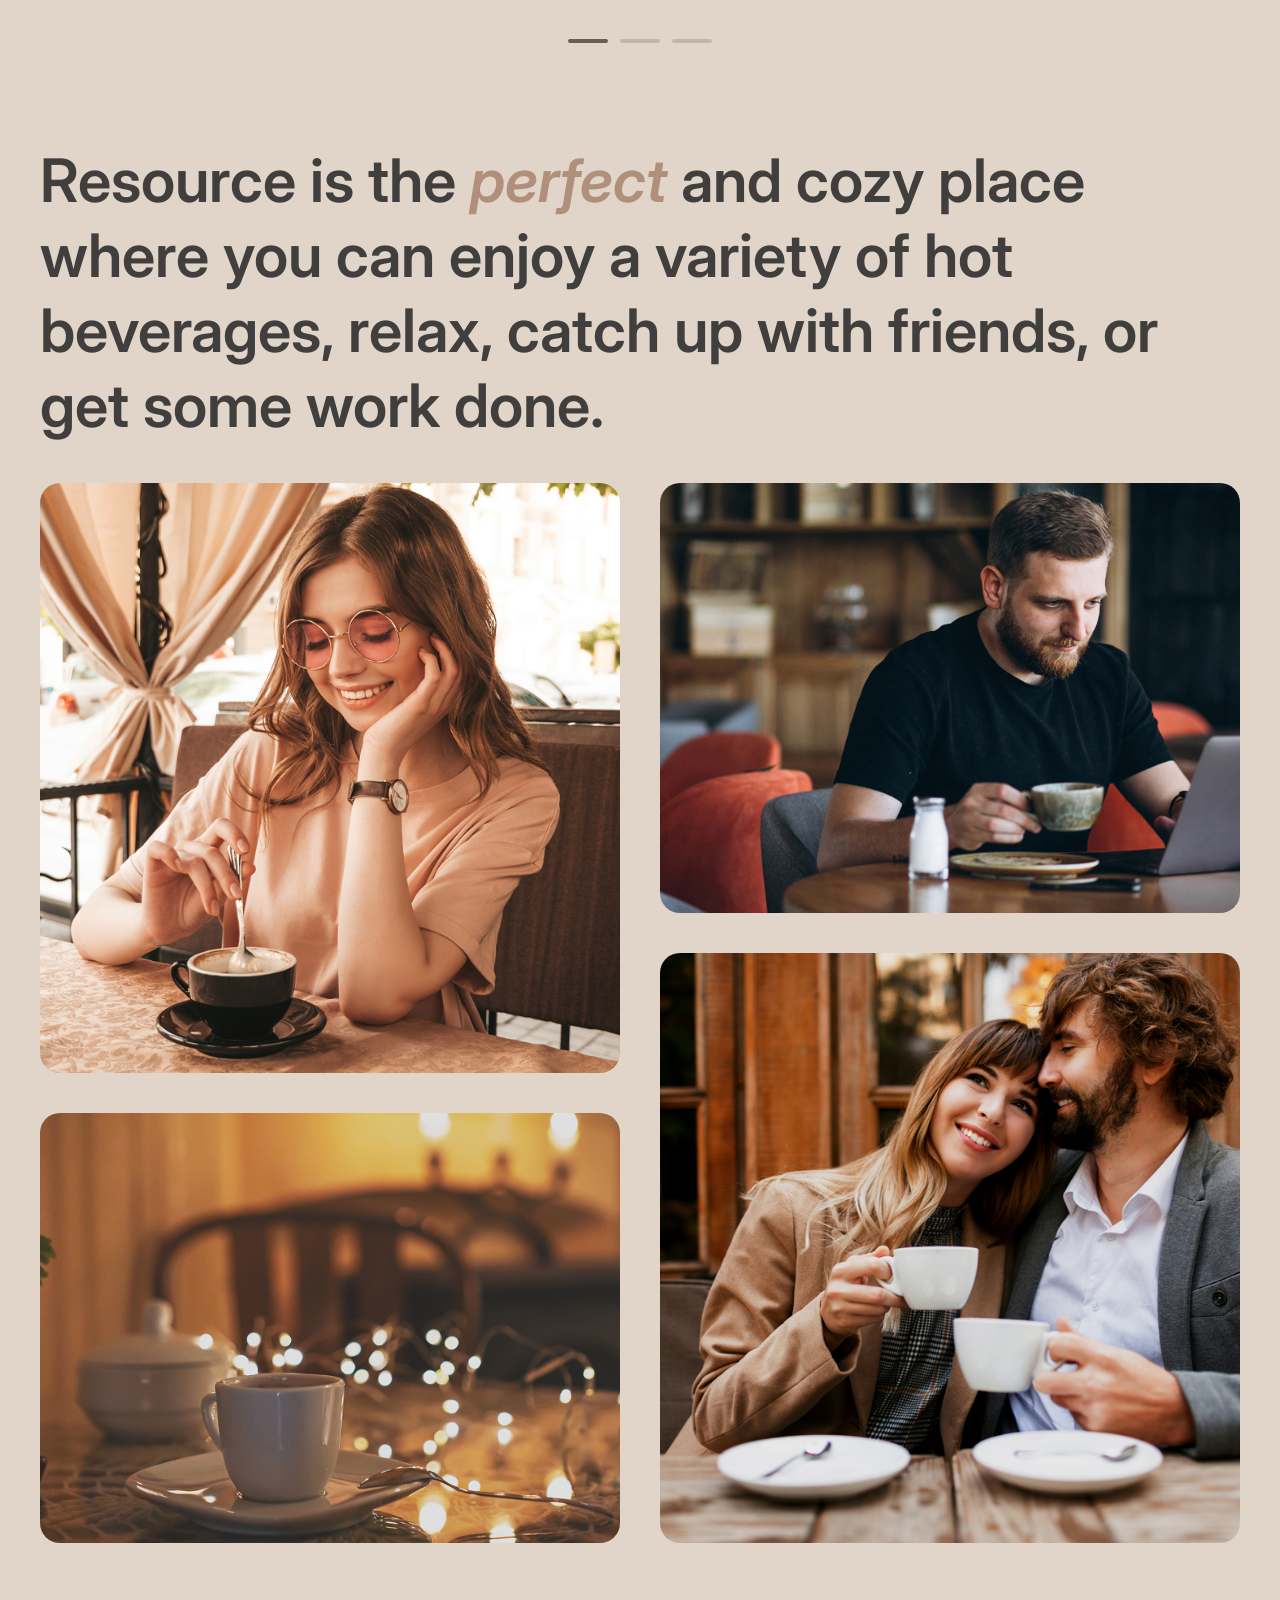
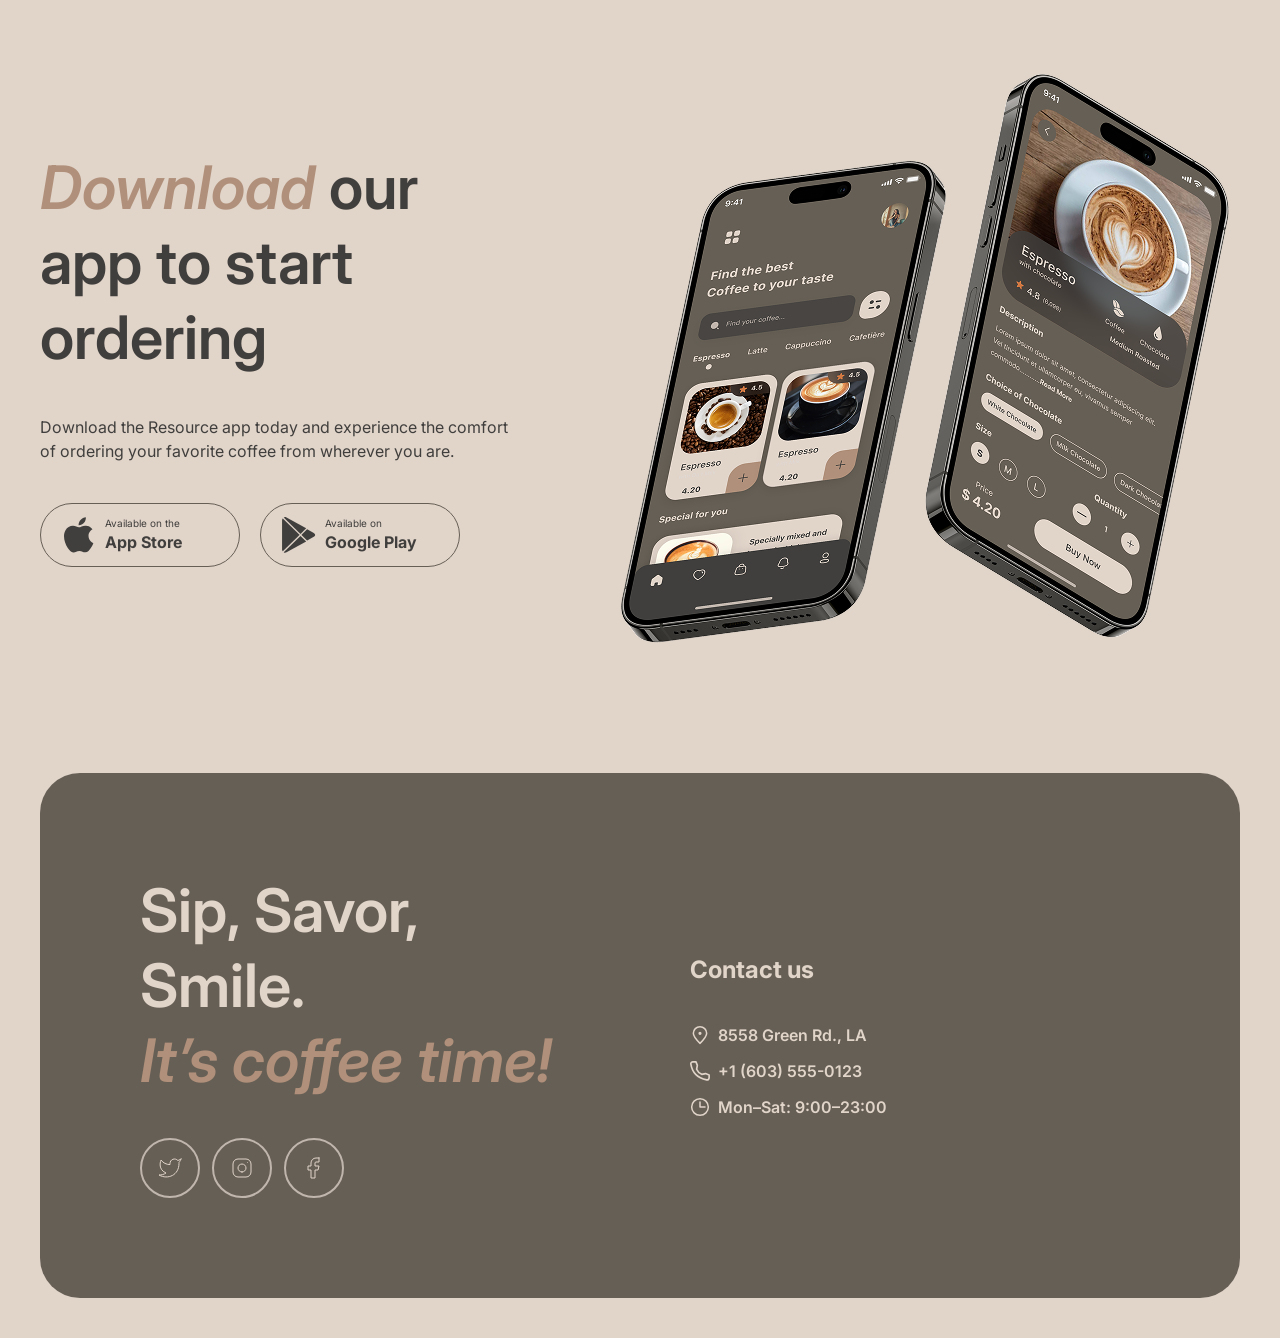
==== commit 1bc35373: "fix: mobile/tablet view + adding favicon" ====
--- a/index.html
+++ b/index.html
@@ -6,6 +6,8 @@
 
     <title>Coffee House</title>
 
+    <link rel="icon" href="assets/icons/menu-coffee-cup.svg" type="image/svg+xml" />
+
     <link rel="preconnect" href="https://fonts.googleapis.com" />
     <link rel="preconnect" href="https://fonts.gstatic.com" crossorigin />
 
@@ -84,30 +86,14 @@
           <a href="menu/index.html" class="menu-link">
             <span>Menu</span>
 
-            <img class="theme-icon--light" src="assets/icons/menu-coffee-cup.svg" alt="" />
-            <img class="theme-icon--dark" src="assets/icons/menu-coffee-cup-dark.svg" alt="" />
+            <span class="icon icon--coffee-cup"></span>
           </a>
 
           <!-- Tablet/mobile burger -->
 
           <button class="burger" type="button" aria-label="Open navigation menu">
-            <img class="burger__open theme-icon--light" src="assets/icons/burger-menu.svg" alt="" />
-            <img
-              class="burger__open theme-icon--dark"
-              src="assets/icons/burger-menu-dark.svg"
-              alt=""
-            />
-
-            <img
-              class="burger__close theme-icon--light"
-              src="assets/icons/close-burger.svg"
-              alt=""
-            />
-            <img
-              class="burger__close theme-icon--dark"
-              src="assets/icons/close-burger-dark.svg"
-              alt=""
-            />
+            <span class="burger__open icon icon--burger-open"></span>
+            <span class="burger__close icon icon--burger-close"></span>
           </button>
         </div>
       </div>
@@ -125,9 +111,7 @@
         <a href="menu/index.html" class="mobile-menu__menu-link">
           <span>Menu</span>
 
-          <img class="theme-icon--light" src="assets/icons/menu-coffee-cup.svg" alt="" />
-
-          <img class="theme-icon--dark" src="assets/icons/menu-coffee-cup-dark.svg" alt="" />
+          <span class="icon icon--coffee-cup"></span>
         </a>
       </div>
     </header>
@@ -167,8 +151,7 @@
               type="button"
               aria-label="Previous coffee"
             >
-              <img class="theme-icon--light" src="assets/icons/arrow-left.svg" alt="" />
-              <img class="theme-icon--dark" src="assets/icons/arrow-left-dark.svg" alt="" />
+              <span class="icon icon--arrow-left"></span>
             </button>
 
             <div class="slider__viewport">
@@ -237,8 +220,7 @@
               type="button"
               aria-label="Next coffee"
             >
-              <img class="theme-icon--light" src="assets/icons/arrow-right.svg" alt="" />
-              <img class="theme-icon--dark" src="assets/icons/arrow-right-dark.svg" alt="" />
+              <span class="icon icon--arrow-right"></span>
             </button>
           </div>
 
@@ -299,16 +281,7 @@
 
             <div class="mobile-app__buttons">
               <a class="store-button" href="#">
-                <img
-                  class="store-button__icon theme-icon--light"
-                  src="assets/icons/apple.svg"
-                  alt=""
-                />
-                <img
-                  class="store-button__icon theme-icon--dark"
-                  src="assets/icons/apple-dark.svg"
-                  alt=""
-                />
+                <span class="store-button__icon icon icon--apple"></span>
 
                 <span class="store-button__text">
                   <small>Available on the</small>
@@ -317,17 +290,7 @@
               </a>
 
               <a class="store-button" href="#">
-                <img
-                  class="store-button__icon theme-icon--light"
-                  src="assets/icons/play.svg"
-                  alt=""
-                />
-
-                <img
-                  class="store-button__icon theme-icon--dark"
-                  src="assets/icons/play-dark.svg"
-                  alt=""
-                />
+                <span class="store-button__icon icon icon--play"></span>
 
                 <span class="store-button__text">
                   <small>Available on</small>
@@ -358,18 +321,15 @@
 
           <div class="socials">
             <a class="socials__link" href="https://www.twitter.com/" aria-label="Twitter">
-              <img class="theme-icon--light" src="assets/icons/twitter.svg" alt="" />
-              <img class="theme-icon--dark" src="assets/icons/twitter.svg" alt="" />
+              <span class="icon icon--twitter"></span>
             </a>
 
             <a class="socials__link" href="https://www.instagram.com/" aria-label="Instagram">
-              <img class="theme-icon--light" src="assets/icons/instagram.svg" alt="" />
-              <img class="theme-icon--dark" src="assets/icons/instagram.svg" alt="" />
+              <span class="icon icon--instagram"></span>
             </a>
 
             <a class="socials__link" href="https://www.facebook.com/" aria-label="Facebook">
-              <img class="theme-icon--light" src="assets/icons/facebook.svg" alt="" />
-              <img class="theme-icon--dark" src="assets/icons/facebook.svg" alt="" />
+              <span class="icon icon--facebook"></span>
             </a>
           </div>
         </div>
--- a/assets/css/style.css
+++ b/assets/css/style.css
@@ -13,6 +13,7 @@
 @import url("main.css");
 
 /* Components */
+@import url("components/icons.css");
 @import url("components/header.css");
 @import url("components/footer.css");
 
--- a/assets/css/components/header.css
+++ b/assets/css/components/header.css
@@ -1,7 +1,7 @@
 /* --- HEADER --- */
 
 .header {
-  padding: 20px 0;
+  padding: 20px 20px;
 }
 
 .header__container {
@@ -116,18 +116,6 @@
   background: var(--background-container);
 }
 
-.theme-icon--dark {
-  display: none;
-}
-
-body.dark .theme-icon--light {
-  display: none;
-}
-
-body.dark .theme-icon--dark {
-  display: block;
-}
-
 /* Menu */
 
 .menu-link {
@@ -137,9 +125,9 @@
   gap: 8px;
 }
 
-.menu-link img {
-  width: 20px;
-  height: 20px;
+.menu-link .icon {
+  width: 2rem;
+  height: 2rem;
 }
 
 /* Burger */
@@ -158,9 +146,10 @@
   flex-shrink: 0;
 }
 
-.burger img {
-  width: 16px;
-  height: 8px;
+.burger__open,
+.burger__close {
+  width: 1.6rem;
+  height: 1.6rem;
 }
 
 /* Mobile menu hidden by default */
@@ -169,31 +158,17 @@
   display: none;
 }
 
-/* Burger icons: depends on theme + open/closed state */
-
-/* Hide all burger images first */
-body .burger .burger__open,
-body .burger .burger__close {
-  display: none;
-}
-
-/* Light theme + menu closed */
-body:not(.dark):not(.menu-open) .burger .burger__open.theme-icon--light {
-  display: block;
-}
-
-/* Dark theme + menu closed */
-body.dark:not(.menu-open) .burger .burger__open.theme-icon--dark {
-  display: block;
-}
-
-/* Light theme + menu open */
-body:not(.dark).menu-open .burger .burger__close.theme-icon--light {
-  display: block;
-}
-
-/* Dark theme + menu open */
-body.dark.menu-open .burger .burger__close.theme-icon--dark {
+/* Burger open/close state */
+
+.burger__close {
+  display: none;
+}
+
+body.menu-open .burger__open {
+  display: none;
+}
+
+body.menu-open .burger__close {
   display: block;
 }
 
@@ -311,6 +286,10 @@
 
   /* Mobile menu */
 
+  body.menu-open {
+    overflow: hidden;
+  }
+
   body.menu-open .mobile-menu {
     display: flex;
   }
@@ -323,8 +302,6 @@
     width: 100%;
     height: 100vh;
 
-    padding: 60px 16px;
-
     flex-direction: column;
     align-items: center;
 
@@ -344,6 +321,8 @@
     flex-direction: column;
     align-items: center;
 
+    padding: 322px 40px 0px 40px;
+
     gap: 60px;
   }
 
@@ -368,12 +347,23 @@
     line-height: 1.25;
   }
 
-  .mobile-menu__menu-link img {
-    width: 40px;
-    height: 40px;
+  .mobile-menu__menu-link .icon {
+    width: 4rem;
+    height: 4rem;
   }
 
   /* Header */
+
+  .header {
+    padding: 0;
+  }
+
+  .header__container {
+    position: relative;
+    z-index: 1000;
+    background: var(--background);
+    padding: 20px 20px;
+  }
 
   .nav,
   .menu-link {
@@ -386,6 +376,8 @@
 
   .burger {
     display: flex;
+    position: relative;
+    z-index: 1000;
   }
 }
 
@@ -393,7 +385,7 @@
 
 @media (max-width: 600px) {
   .header__container {
-    padding-inline: 16px;
+    padding: 20px;
   }
   .header__actions {
     gap: 12px;
@@ -421,4 +413,8 @@
   body.dark .theme-switch__moon-dark {
     display: block !important;
   }
-}
+
+  .mobile-menu__nav {
+    padding: 160px 16px 0px 16px;
+  }
+}
--- a/assets/css/components/footer.css
+++ b/assets/css/components/footer.css
@@ -50,25 +50,6 @@
   gap: 12px;
 }
 
-.socials__icon {
-  display: block;
-
-  width: 24px;
-  height: 24px;
-
-  flex-shrink: 0;
-
-  background-color: currentColor;
-
-  -webkit-mask-repeat: no-repeat;
-  -webkit-mask-position: center;
-  -webkit-mask-size: contain;
-
-  mask-repeat: no-repeat;
-  mask-position: center;
-  mask-size: contain;
-}
-
 .socials__link {
   width: 60px;
   height: 60px;
@@ -86,10 +67,9 @@
     border-color 0.2s ease;
 }
 
-.socials__link img {
-  width: 24px;
-  height: 24px;
-  transition: filter 0.2s ease;
+.socials__link .icon {
+  width: 2.4rem;
+  height: 2.4rem;
 }
 
 /* Contact information */
@@ -141,24 +121,12 @@
       border-color 0.2s ease;
   }
 
-  /* Light theme hover */
-  body:not(.dark) .socials__link:hover {
+  /* Social buttons */
+
+  .socials__link:hover {
     background: var(--text-light);
     border-color: var(--text-light);
-  }
-
-  body:not(.dark) .socials__link:hover img {
-    filter: invert(0.95) brightness(0.65) saturate(1.2);
-  }
-
-  /* Dark theme hover */
-  body.dark .socials__link:hover {
-    background: var(--border-light);
-    border-color: var(--theme-switch-border);
-  }
-
-  body.dark .socials__link:hover img {
-    filter: none;
+    color: var(--background-container);
   }
 
   /* Footer links */
